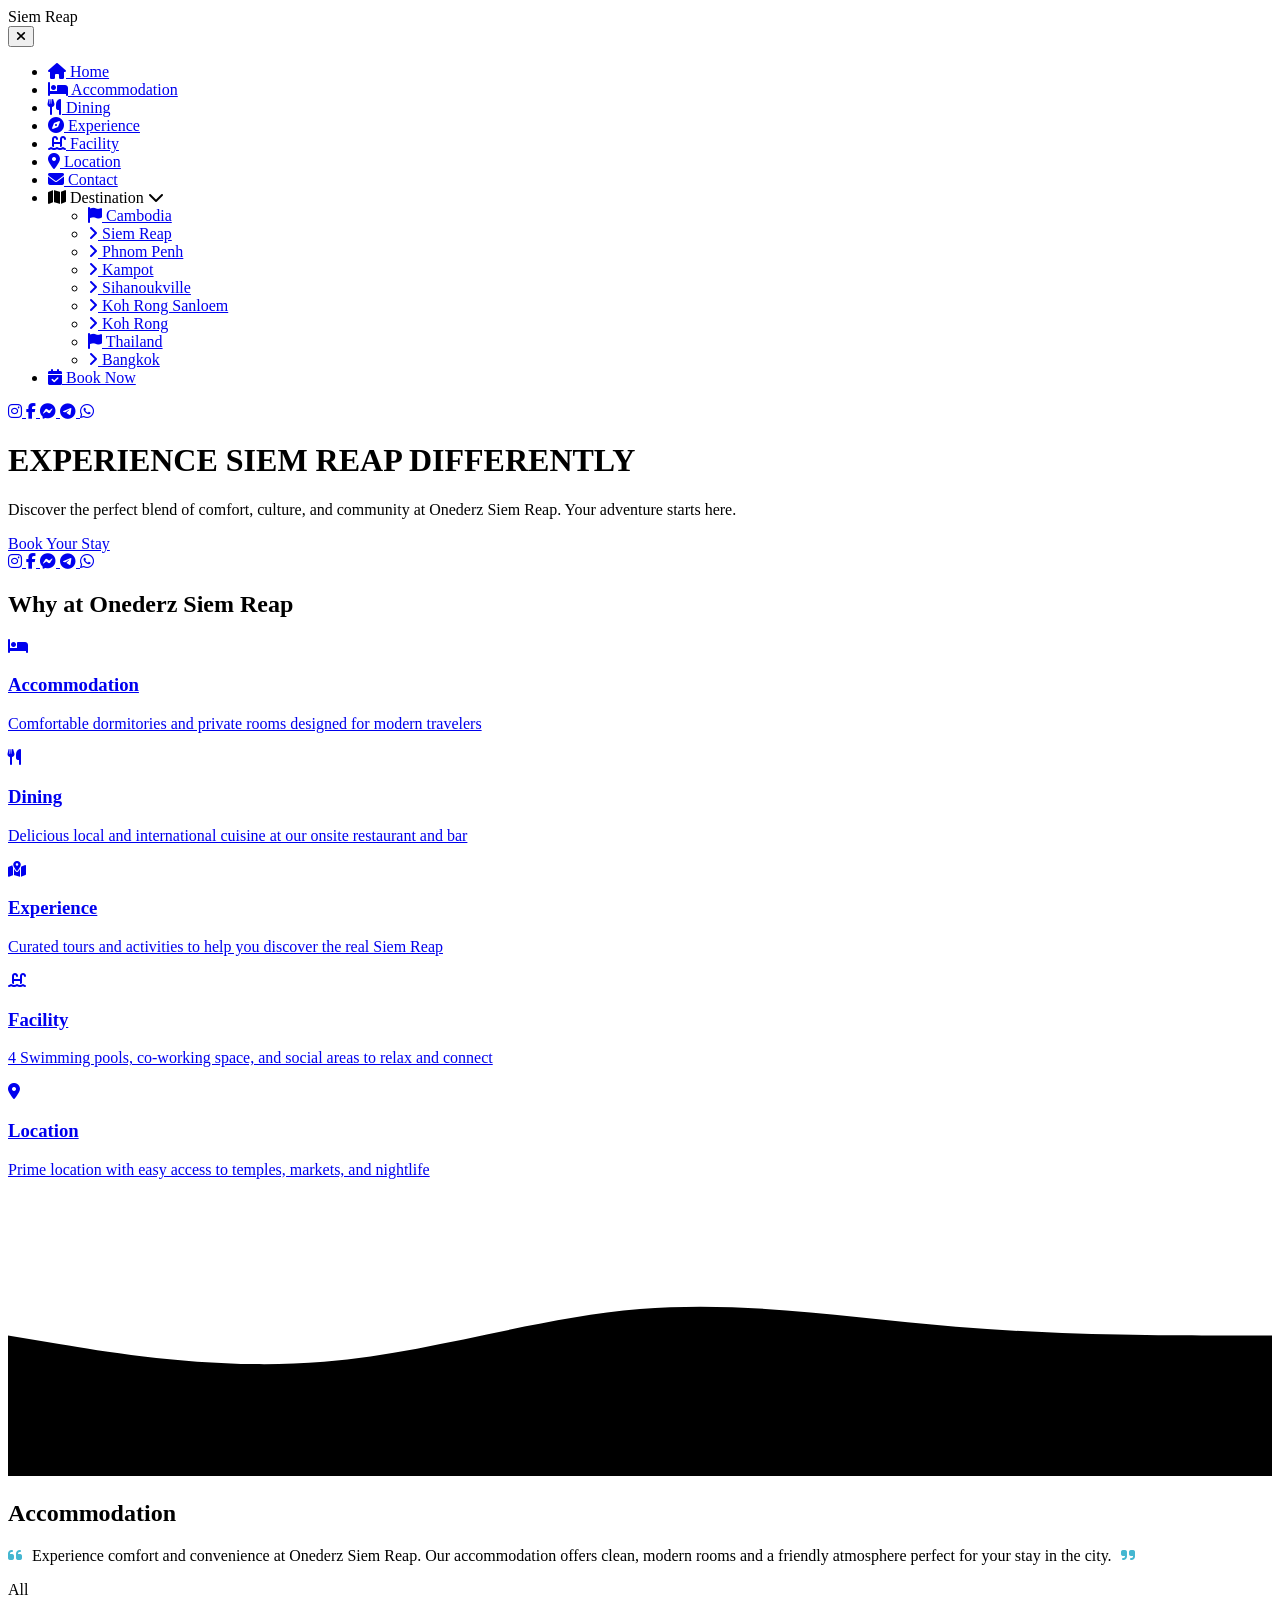
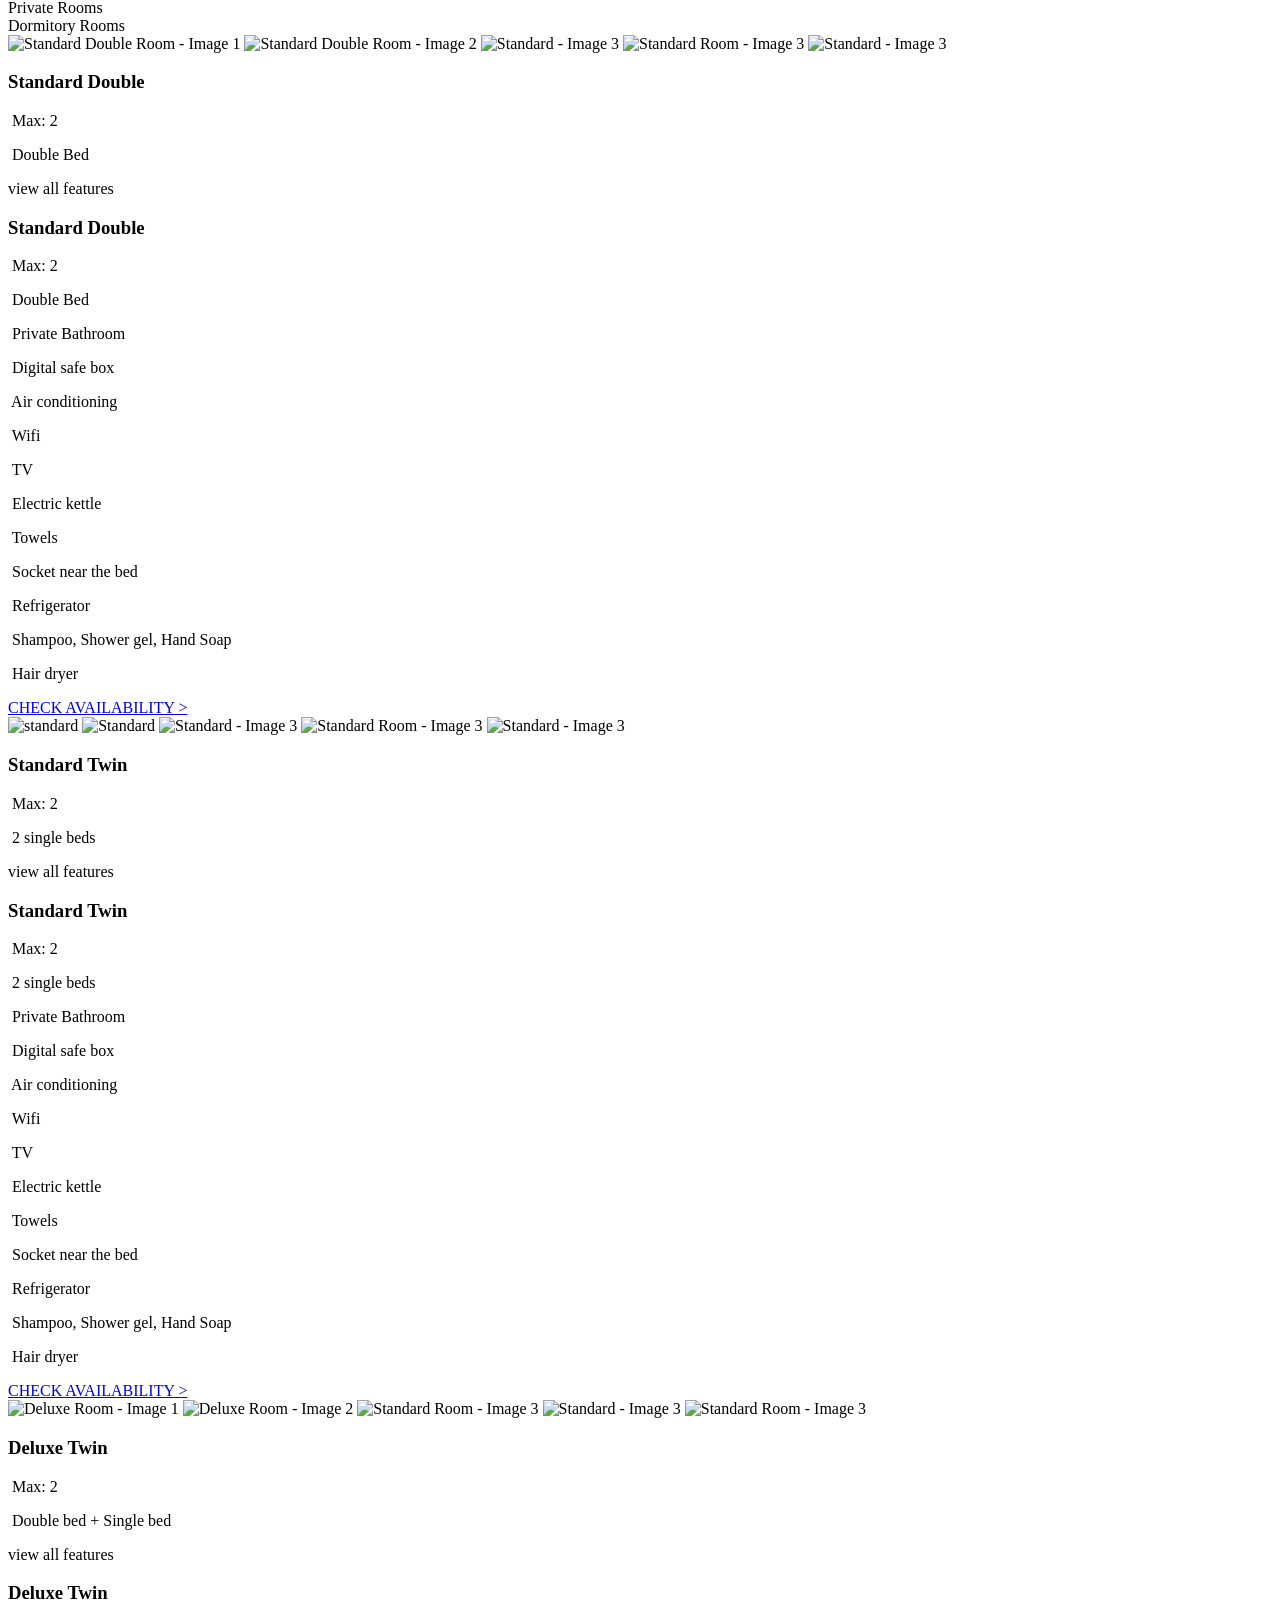
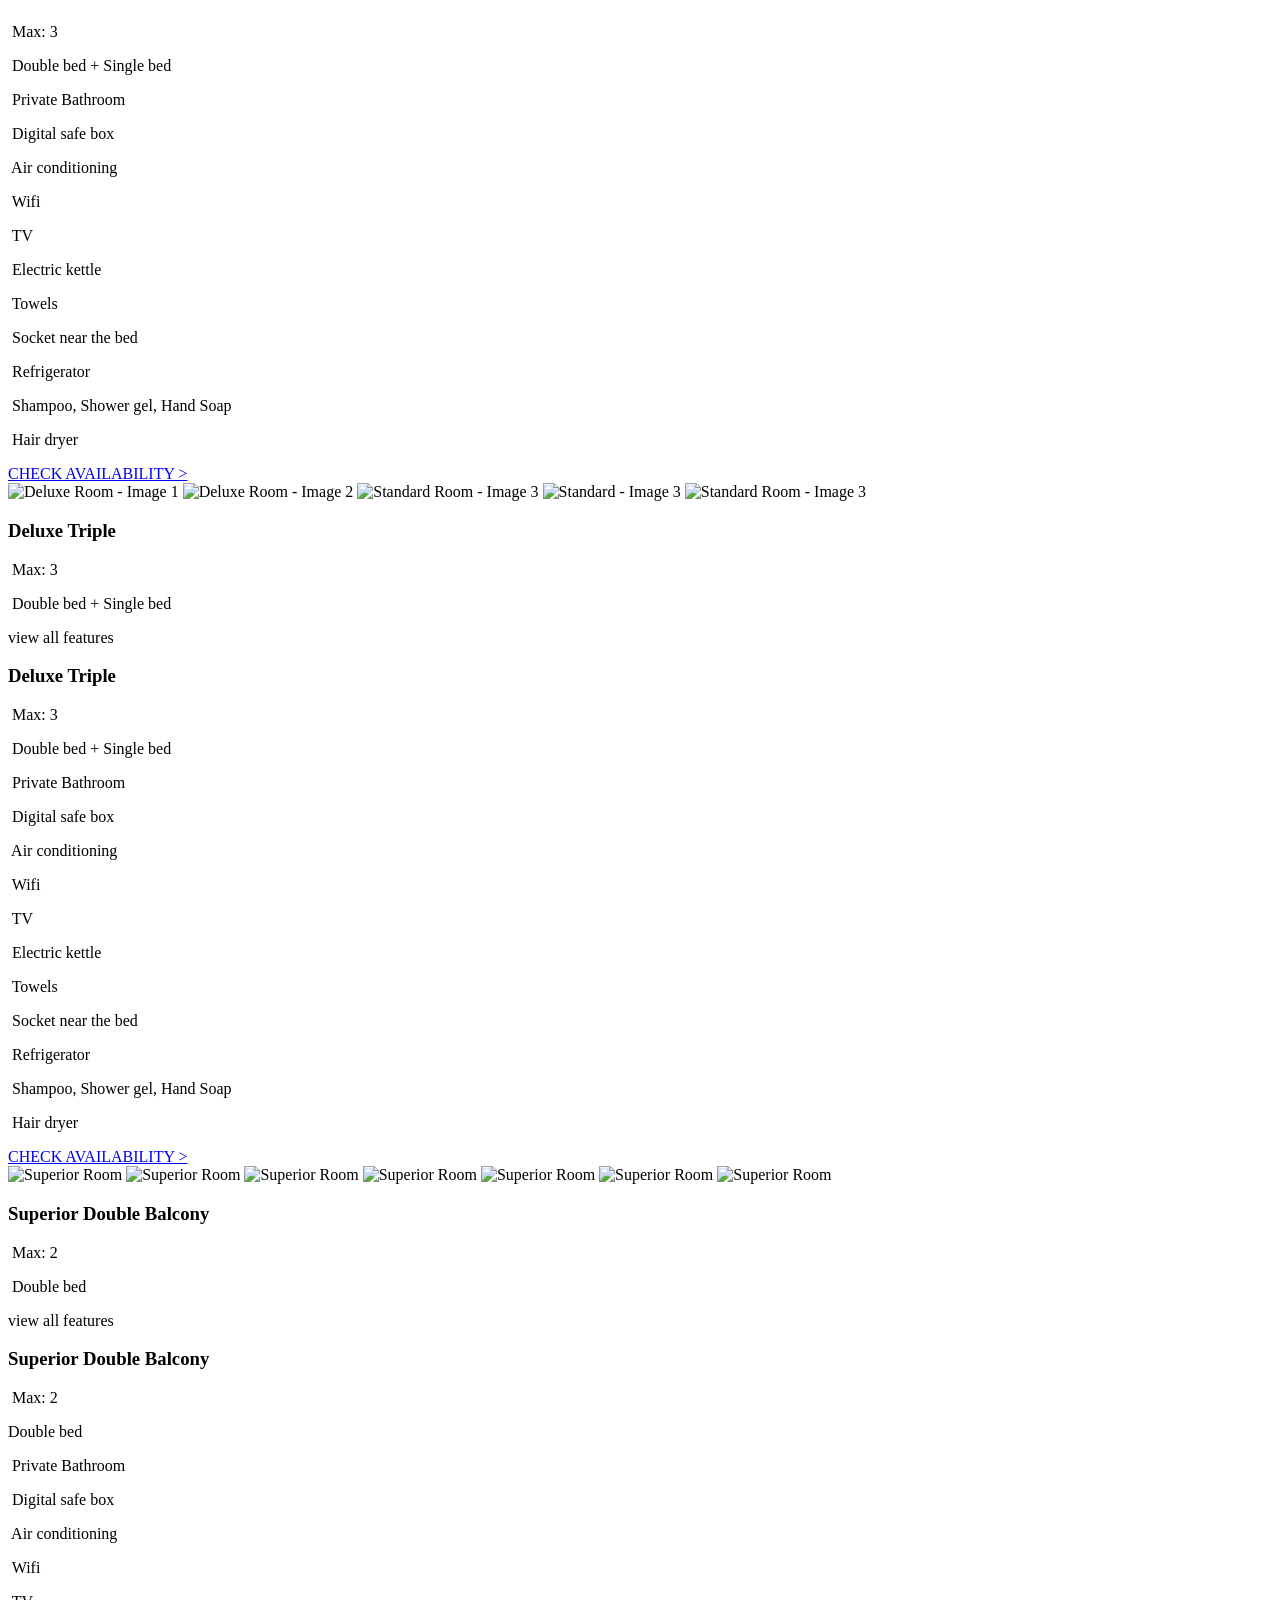
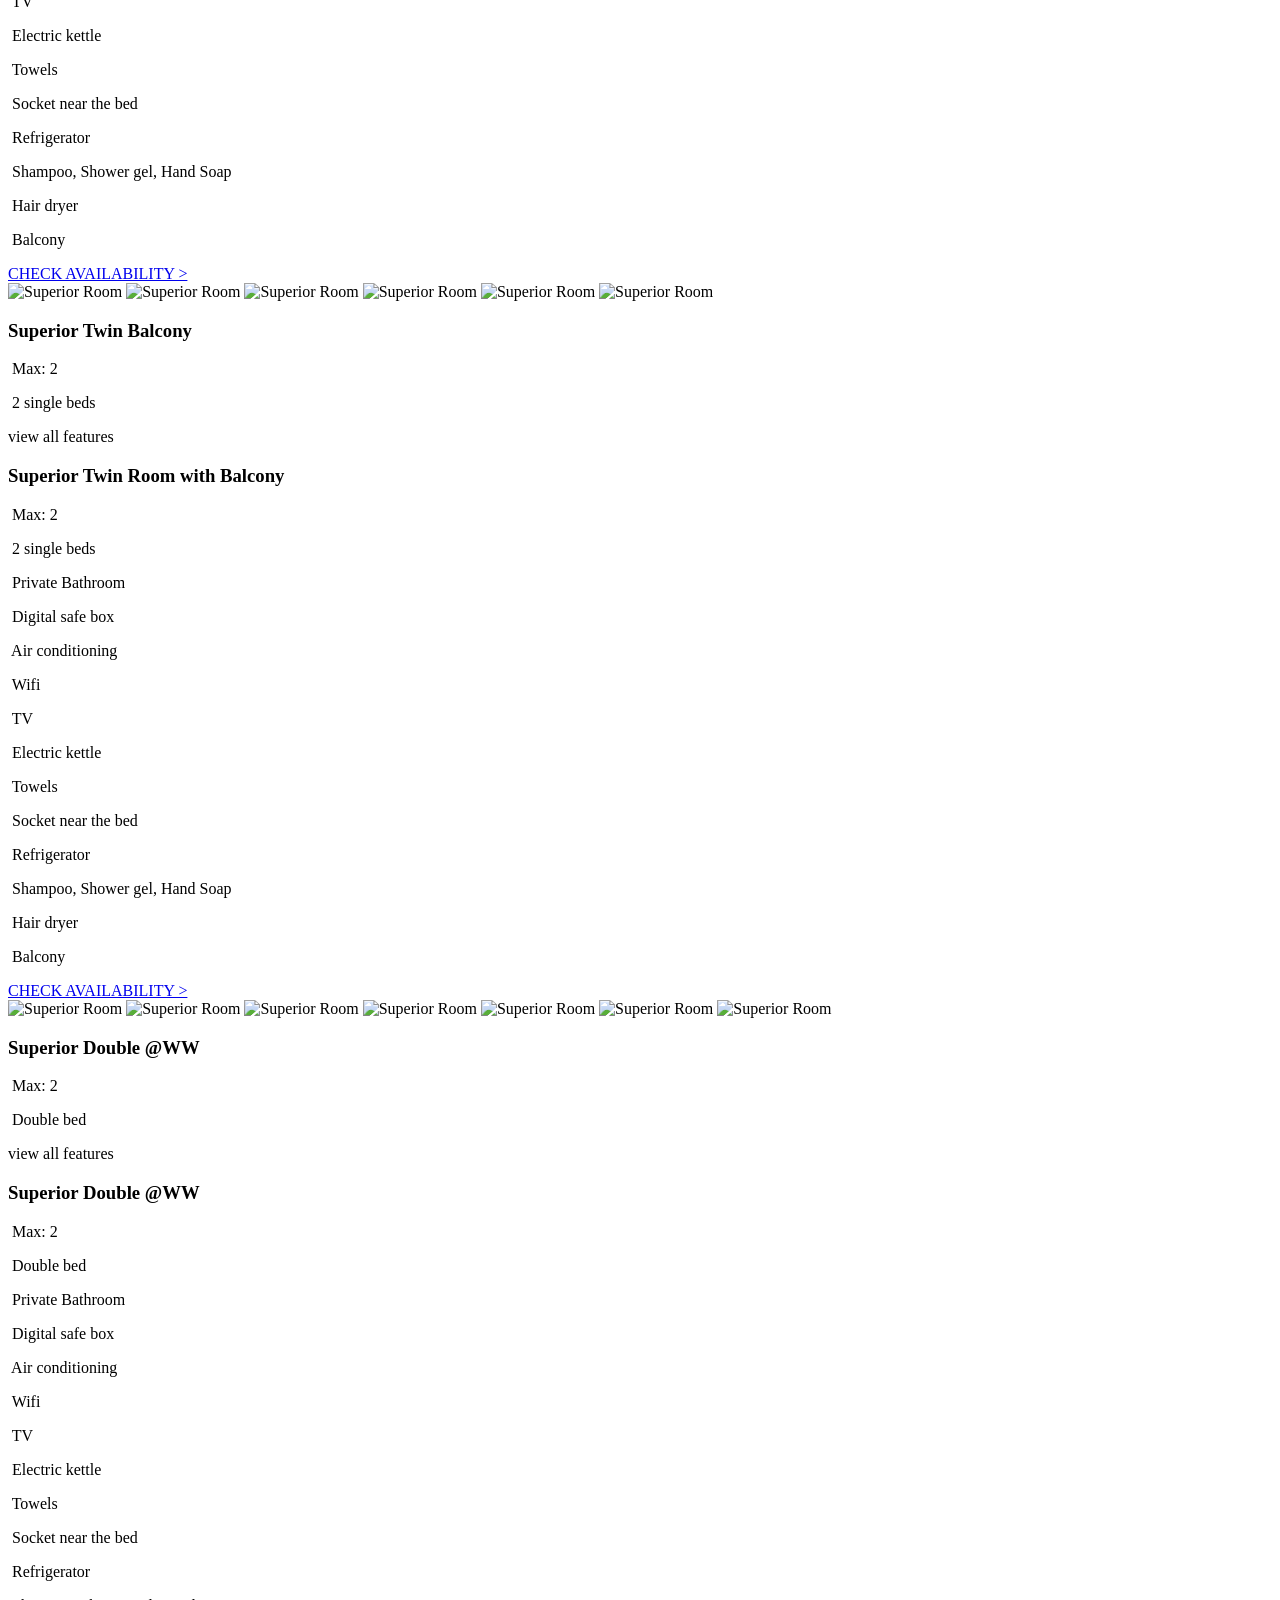
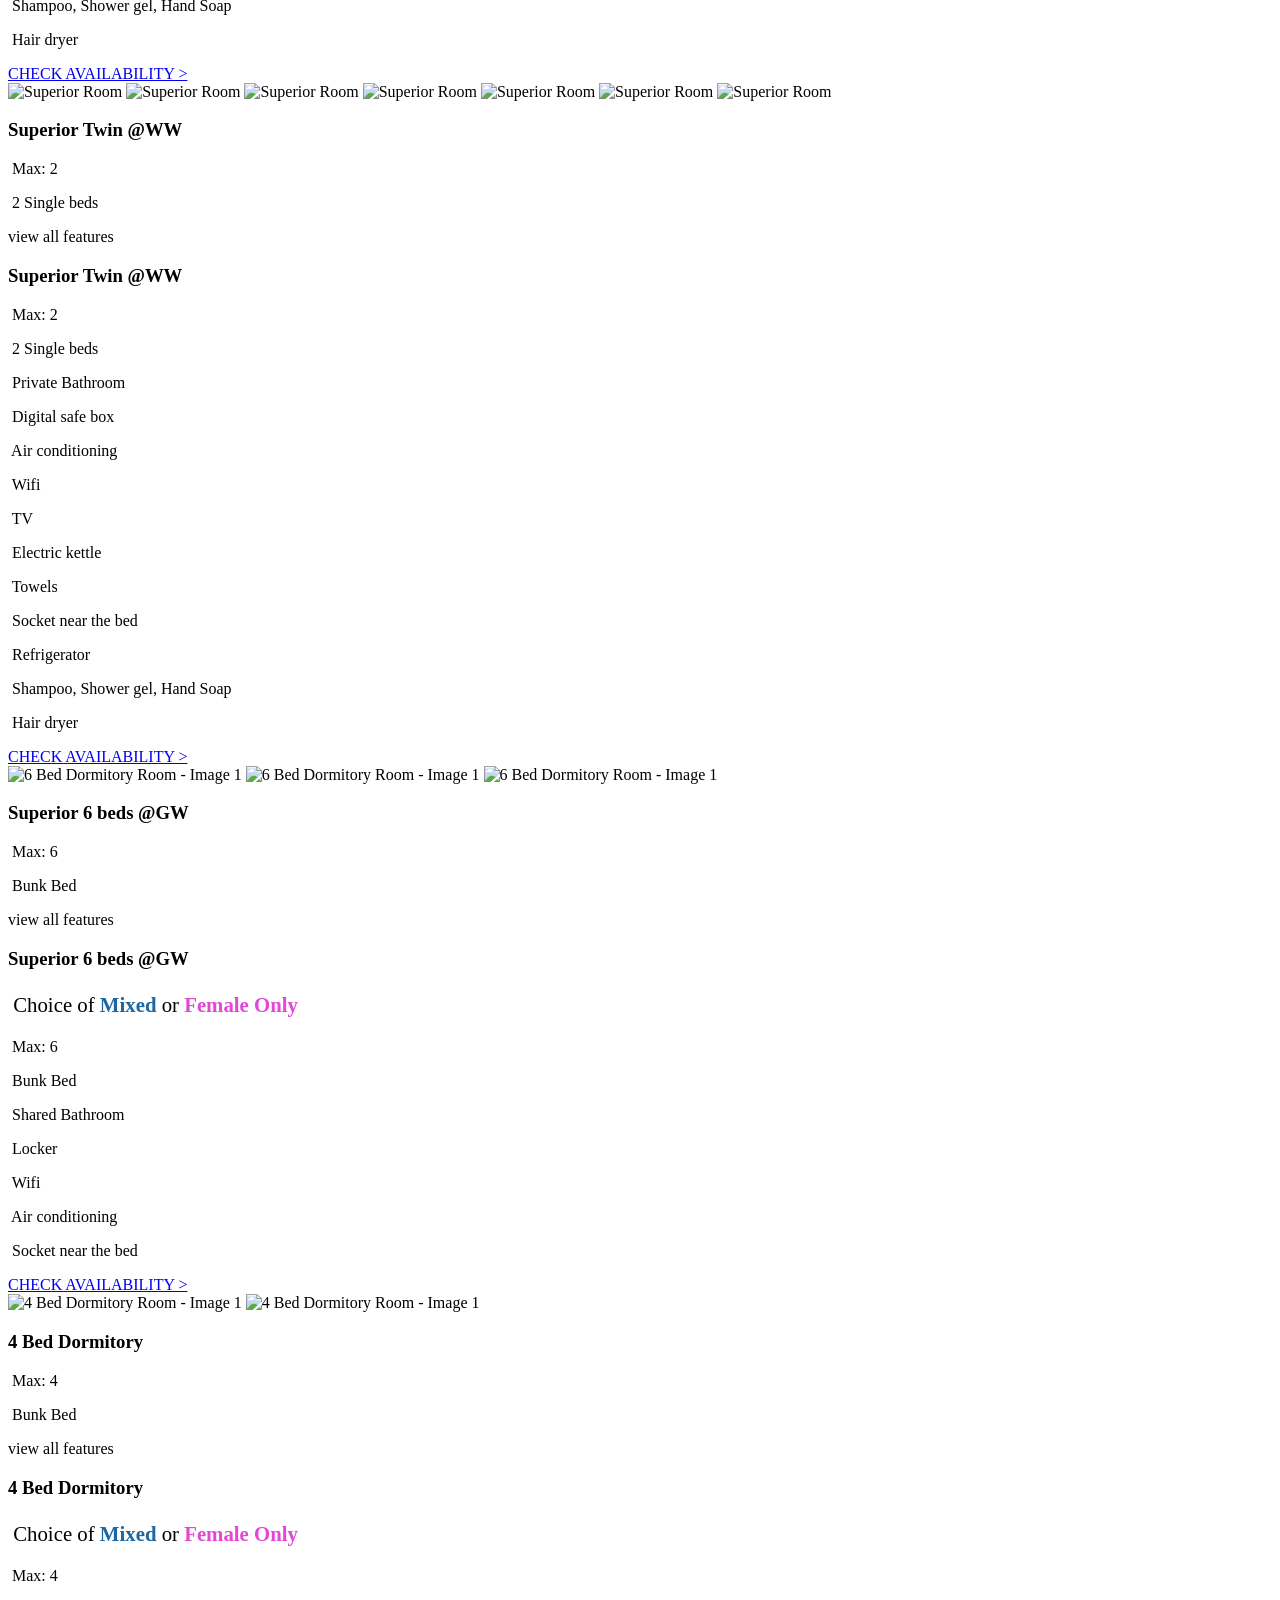
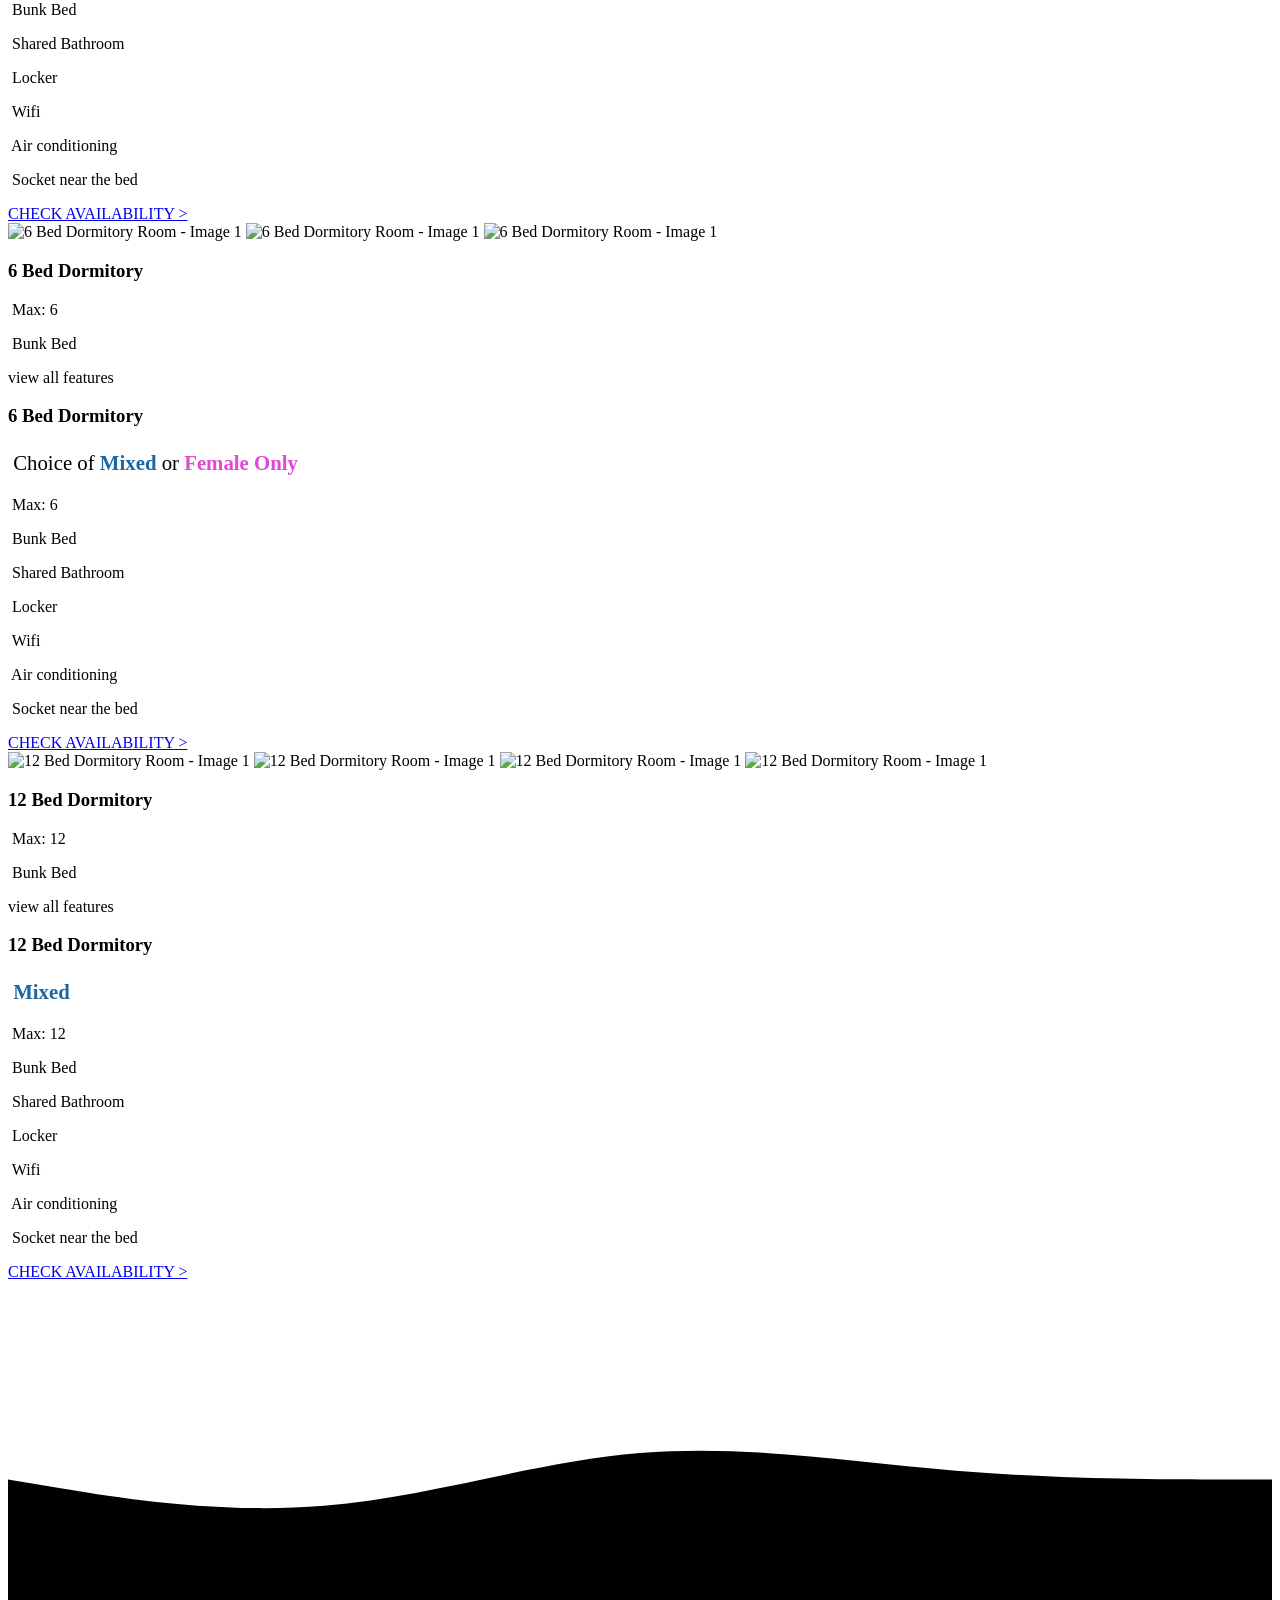
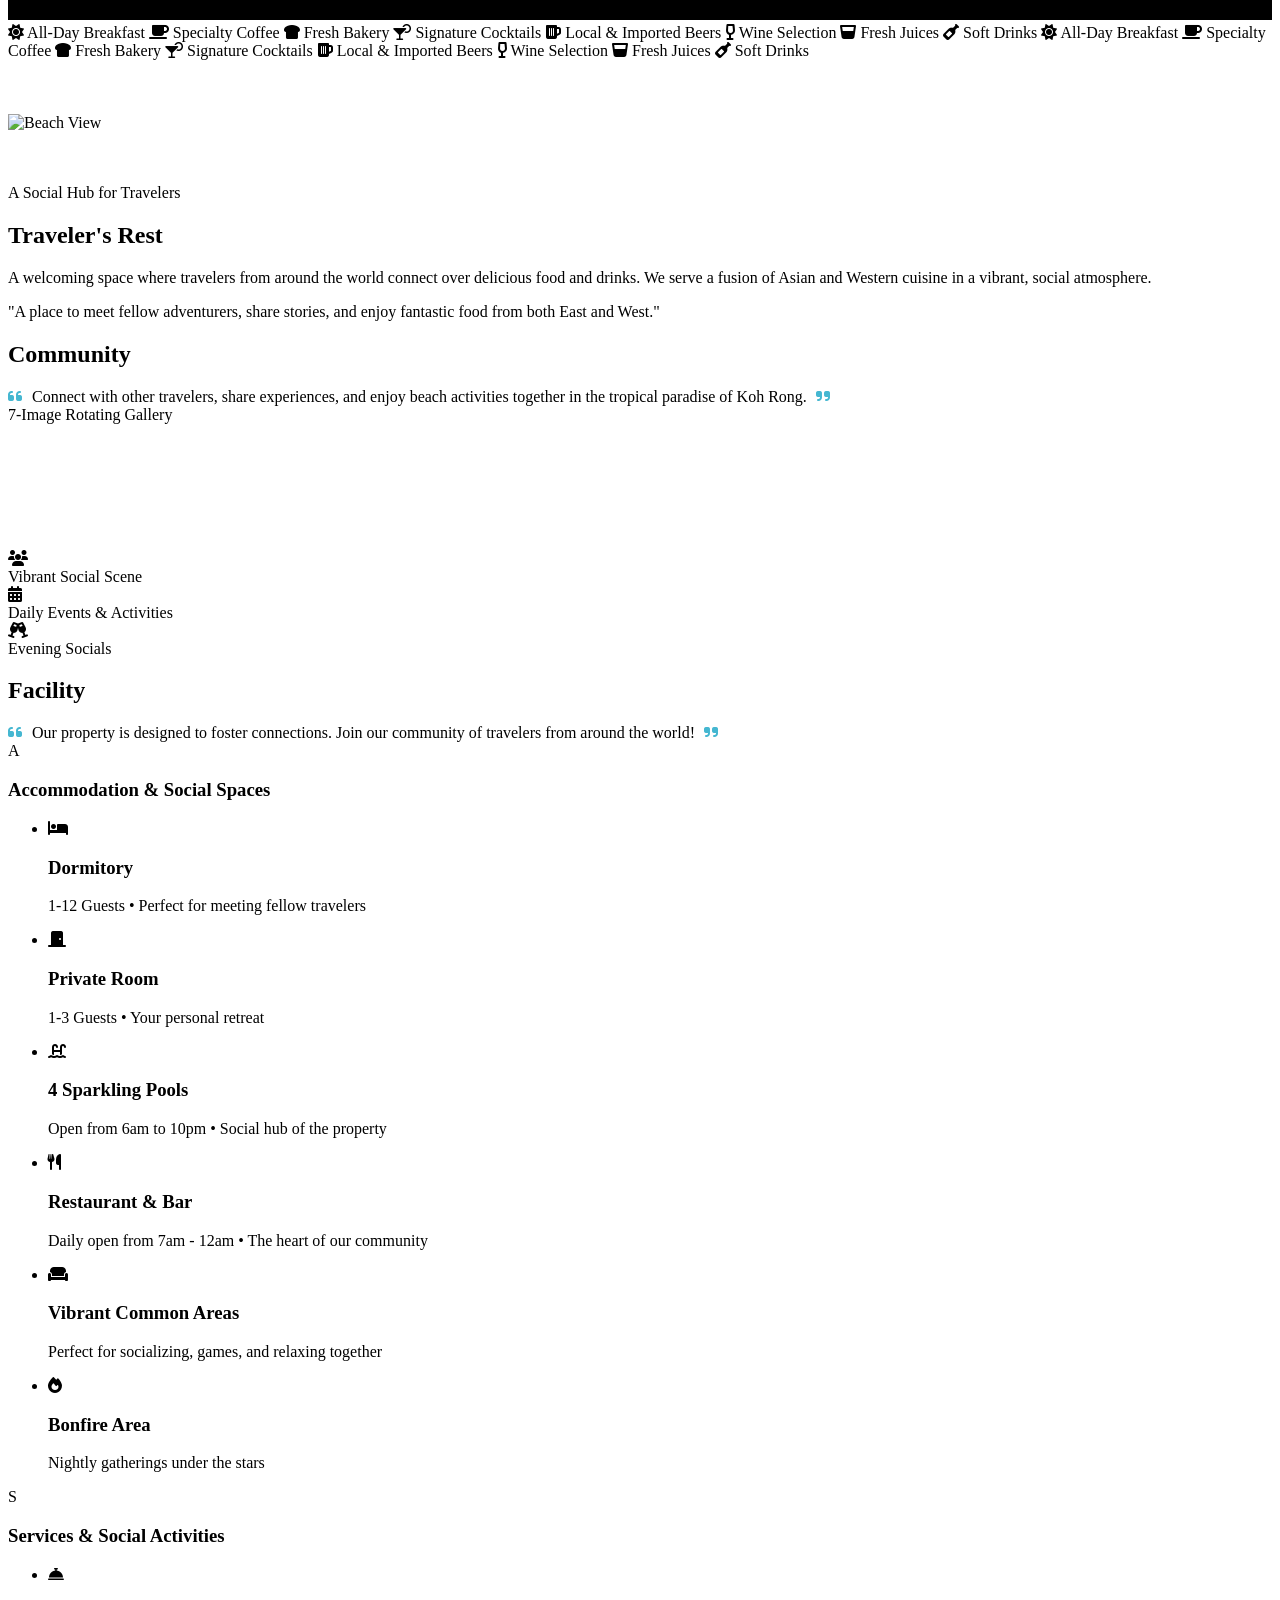
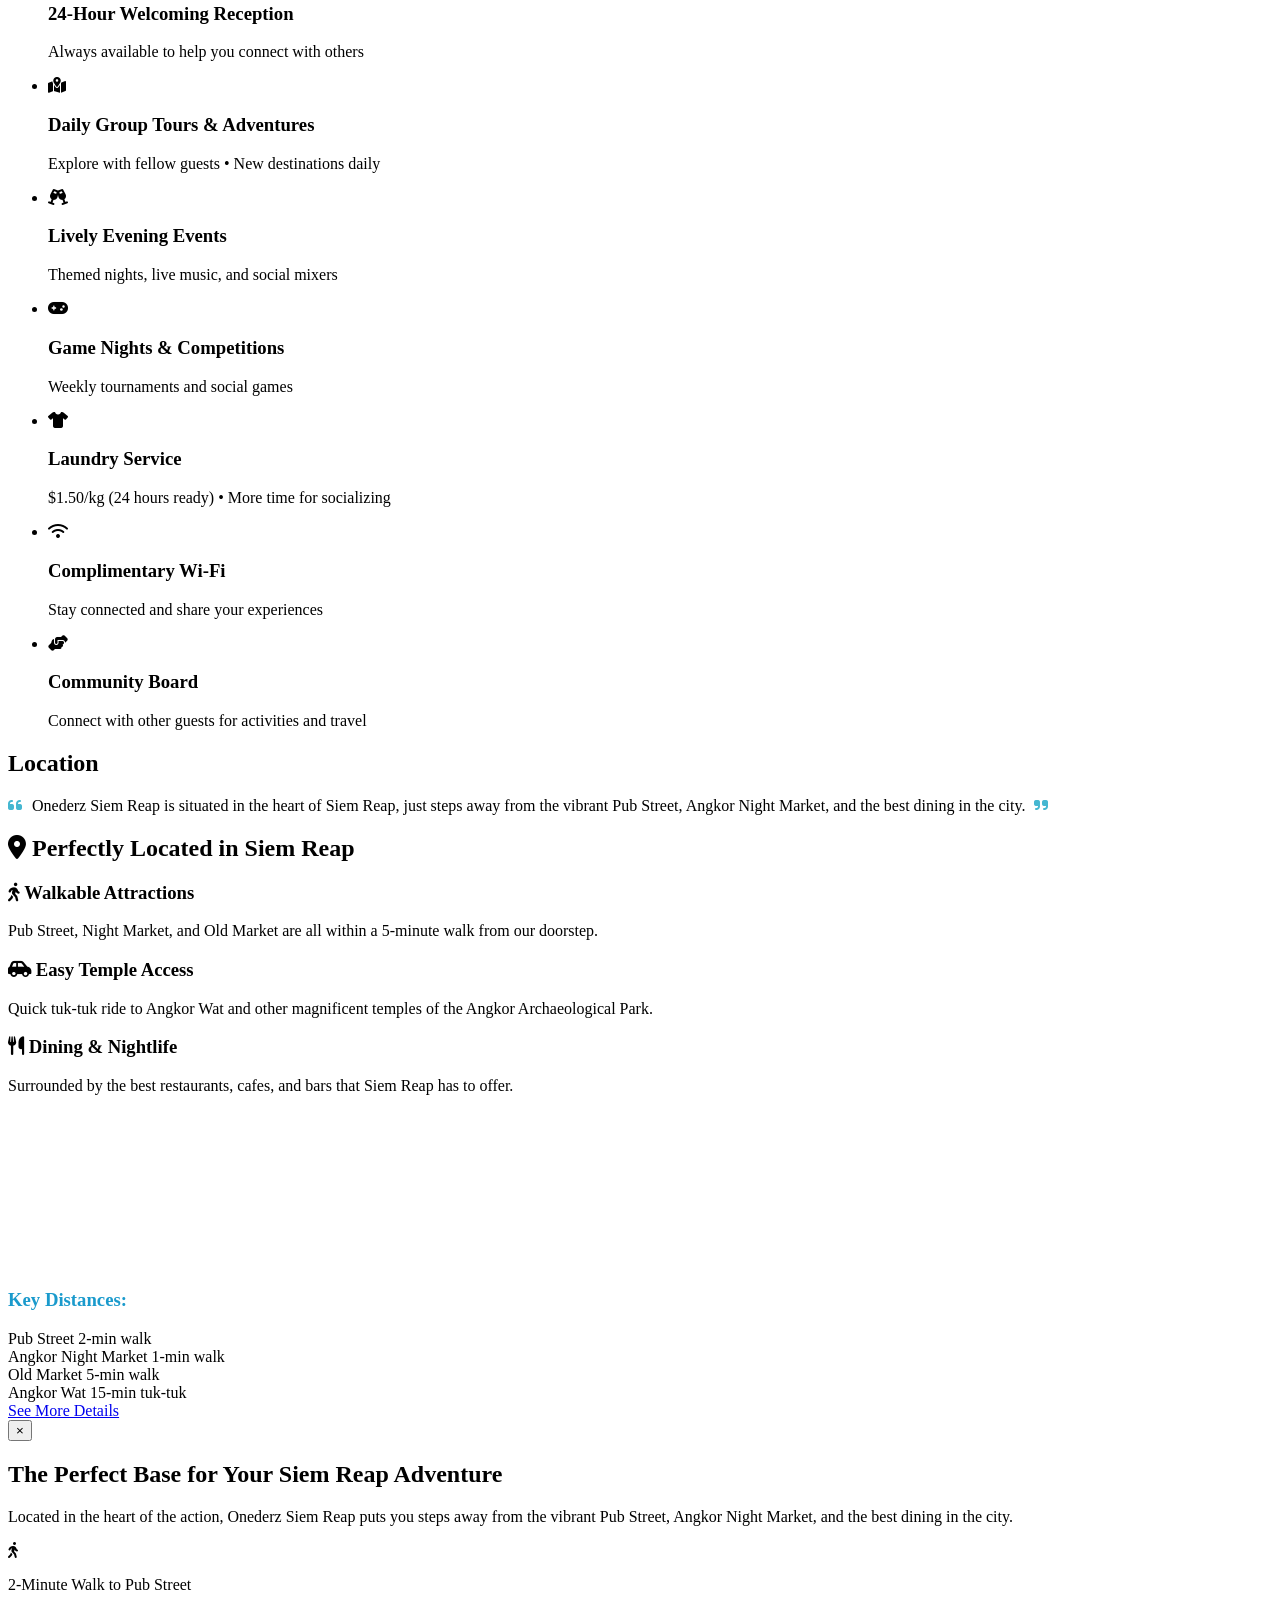
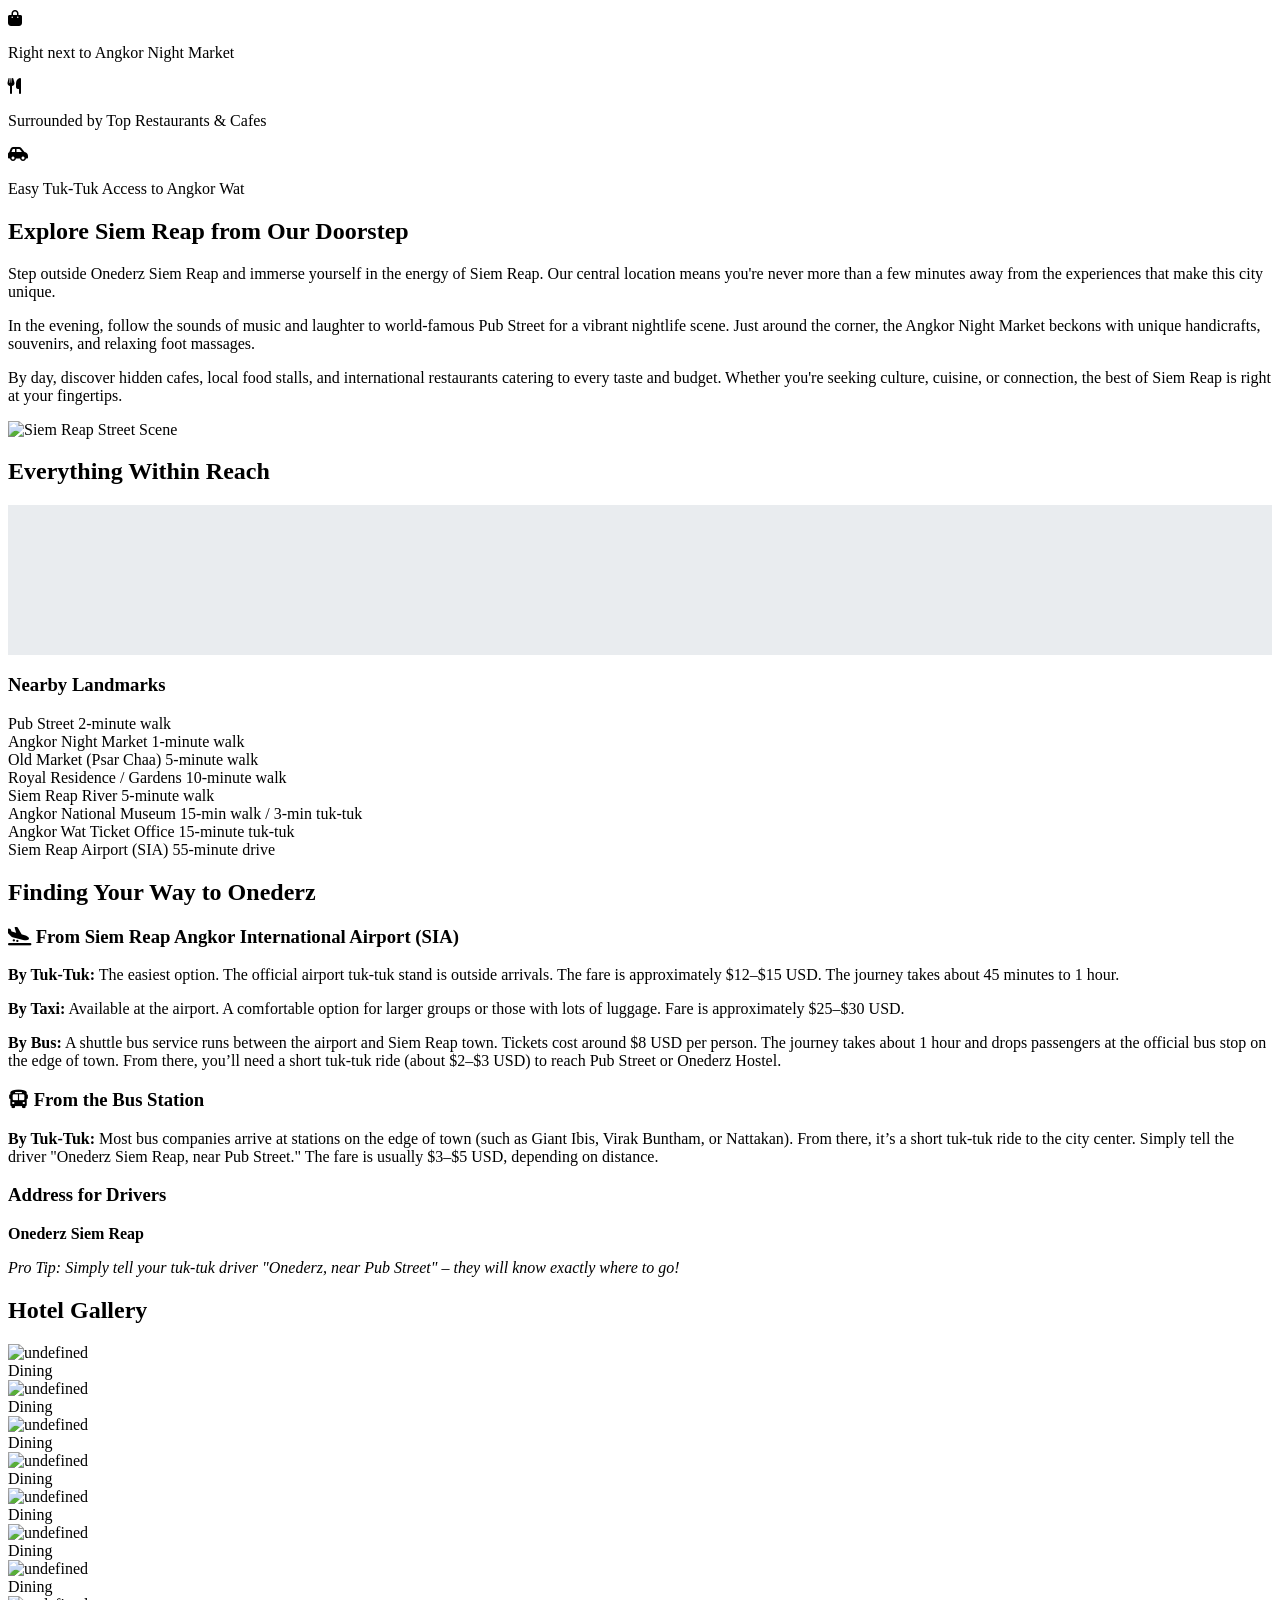
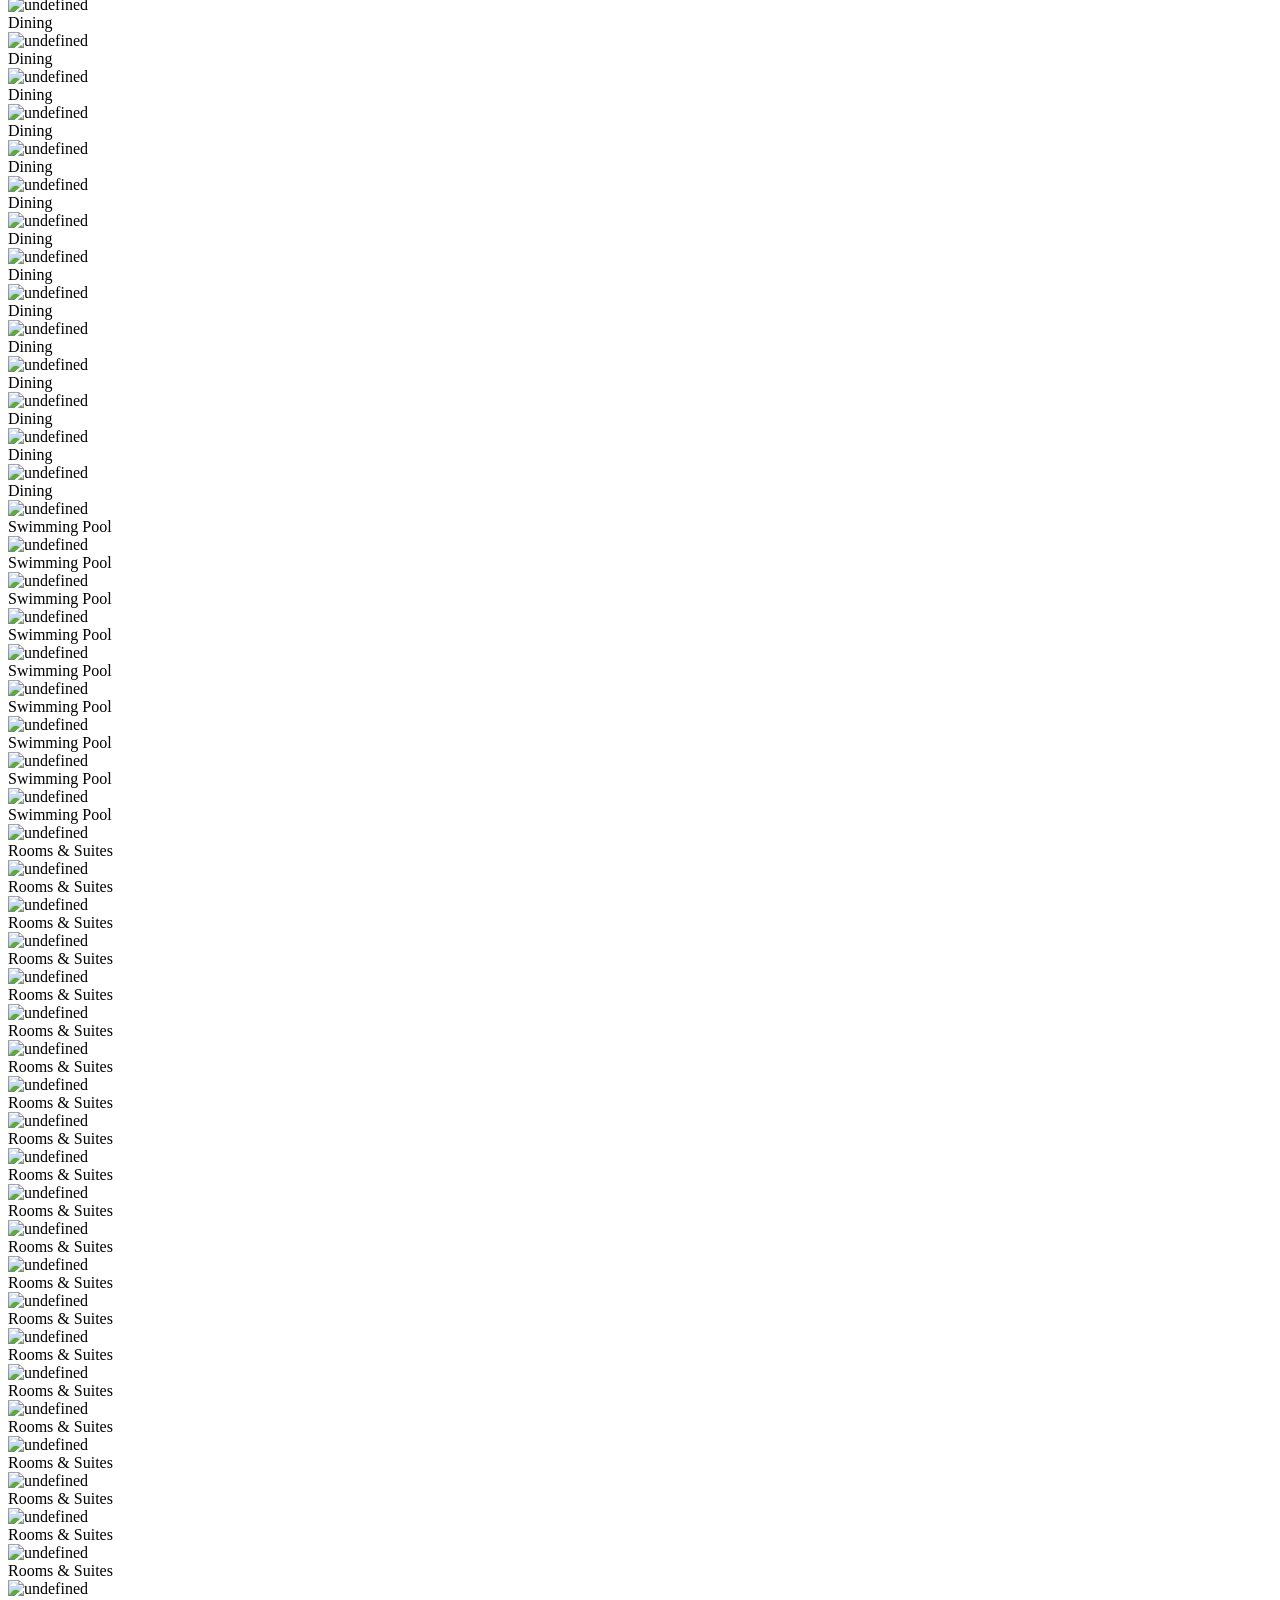
==== siem-reap/index.html @ 6a8a10a8 "Add files via upload" ====
<!DOCTYPE html>
<html lang="en">
<head>
    <link rel="icon" type="image/png" href="../mobile-image/logo.webp">
    <meta charset="UTF-8">
    <meta name="viewport" content="width=device-width, initial-scale=1.0">
    <title>Onederz Siem Reap - Hostel Experience</title>
    <link rel="stylesheet" href="https://cdnjs.cloudflare.com/ajax/libs/font-awesome/6.4.0/css/all.min.css">
    <link rel="stylesheet" href="large.css">
</head>
<body>
    <div class="header" id="header">
        <div class="top-bar">
            <div class="logo-con">
            <div class="logo"></div><span>Siem Reap</span>
            </div>
            <div class="hamburger-menu" id="hamburger">
                <div></div>
                <div></div>
                <div></div>
            </div>
        </div>
        
        <nav class="nav-menu" id="navMenu">
            <button id="menuClose" class="menu-close">
                <i class="fas fa-times"></i>
            </button>

            <ul>
                <li><a href="../index.html"><i class="fas fa-home"></i> Home</a></li>
                <li><a href="#accommodation"><i class="fas fa-bed"></i> Accommodation</a></li>
                <li><a href="#dining"><i class="fas fa-utensils"></i> Dining</a></li>
                <li><a href="#experience"><i class="fas fa-compass"></i> Experience</a></li>
                <li><a href="#facility"><i class="fas fa-swimming-pool"></i> Facility</a></li>
                <li><a href="#location"><i class="fas fa-map-marker-alt"></i> Location</a></li>
                <li><a href="#contact"><i class="fas fa-envelope"></i> Contact</a></li>
                <li class="destination-dropdown" id="destinationDropdown">
                    <a><i class="fas fa-map"></i> Destination <i class="fas fa-chevron-down"></i></a>
                    <ul>
                        <li class="country-header"><a href="#"><i class="fas fa-flag"></i> Cambodia</a></li>
                        <li><a href="../siem-reap/index.html"><i class="fas fa-angle-right"></i> Siem Reap</a></li>
                        <li><a href="../phnom-penh/index.html"><i class="fas fa-angle-right"></i> Phnom Penh</a></li>
                        <li><a href="../kampot/index.html"><i class="fas fa-angle-right"></i> Kampot</a></li>
                        <li><a href="../sihanoukville/index.html"><i class="fas fa-angle-right"></i> Sihanoukville</a></li>
                        <li><a href="../koh-rong-sanloem/index.html"><i class="fas fa-angle-right"></i> Koh Rong Sanloem</a></li>
                        <li><a href="../koh-rong/index.html"><i class="fas fa-angle-right"></i> Koh Rong</a></li>
                        <li class="country-header"><a href="#"><i class="fas fa-flag"></i> Thailand</a></li>
                        <li><a href="../bangkok/index.html"><i class="fas fa-angle-right"></i> Bangkok</a></li>
                    </ul>
                </li>
                <li><a href="https://hotels.cloudbeds.com/en/reservation/rmVKYa?currency=usd" class="book-now"><i class="fas fa-calendar-check"></i> Book Now</a></li>
            </ul>
            
            <div class="social-icons-nav">
                <a href="https://www.instagram.com/onederzhostels" class="social-icon instagram" target="_blank">
    <i class="fab fa-instagram"></i>
</a>
<a href="https://www.facebook.com/onederz" class="social-icon facebook" target="_blank">
    <i class="fab fa-facebook-f"></i>
</a>
<a href="https://m.me/onederz" class="social-icon messenger" target="_blank">
    <i class="fab fa-facebook-messenger"></i>
</a>
<a href="https://t.me/855972117100" class="social-icon telegram" target="_blank">
    <i class="fab fa-telegram-plane"></i>
</a>
<a href="https://wa.me/855972117100" class="social-icon whatsapp" target="_blank">
    <i class="fab fa-whatsapp"></i>
</a>
            </div>
        </nav>
        
        <div class="menu-overlay" id="menuOverlay"></div>
        
        <div class="hero-content">
            <h1>EXPERIENCE SIEM REAP DIFFERENTLY</h1>
            <p>Discover the perfect blend of comfort, culture, and community at Onederz Siem Reap. Your adventure starts here.</p>
            <a href="https://hotels.cloudbeds.com/en/reservation/rmVKYa?currency=usd" class="cta-button">Book Your Stay</a>
        </div>
        
        <div class="social-icons" id="socialIcons">
            <a href="https://www.instagram.com/onederzhostels" class="social-icon instagram" target="_blank">
    <i class="fab fa-instagram"></i>
</a>
<a href="https://www.facebook.com/onederz" class="social-icon facebook" target="_blank">
    <i class="fab fa-facebook-f"></i>
</a>
<a href="https://m.me/onederz" class="social-icon messenger" target="_blank">
    <i class="fab fa-facebook-messenger"></i>
</a>
<a href="https://t.me/855972117100" class="social-icon telegram" target="_blank">
    <i class="fab fa-telegram-plane"></i>
</a>
<a href="https://wa.me/855972117100" class="social-icon whatsapp" target="_blank">
    <i class="fab fa-whatsapp"></i>
</a>

        </div>
    </div>
    
    <div class="content-sections">
        <div class="content-containers">
            <div class="text-content">
                <h2>Why at Onederz Siem Reap</h2>
            </div>
            
            <div class="cards-container">
                <a href="#accommodation" class="card accommodation">
                    <div class="card-icon">
                        <i class="fas fa-bed"></i>
                    </div>
                    <h3>Accommodation</h3>
                    <p>Comfortable dormitories and private rooms designed for modern travelers</p>
                </a>
                
                <a  href="#dining" class="card dining">
                    <div class="card-icon">
                        <i class="fas fa-utensils"></i>
                    </div>
                    <h3>Dining</h3>
                    <p>Delicious local and international cuisine at our onsite restaurant and bar</p>
                </a>
                
                <a  href="#experience" class="card experience">
                    <div class="card-icon">
                        <i class="fas fa-map-marked-alt"></i>
                    </div>
                    <h3>Experience</h3>
                    <p>Curated tours and activities to help you discover the real Siem Reap</p>
                </a>
                
                <a  href="#facility" class="card facility">
                    <div class="card-icon">
                        <i class="fas fa-swimming-pool"></i>
                    </div>
                    <h3>Facility</h3>
                    <p>4 Swimming pools, co-working space, and social areas to relax and connect</p>
                </a>
                
                <a  href="#location" class="card location">
                    <div class="card-icon">
                        <i class="fas fa-map-marker-alt"></i>
                    </div>
                    <h3>Location</h3>
                    <p>Prime location with easy access to temples, markets, and nightlife</p>
                </a>
            </div>
        </div>
    </div>

    <div id="accommodation" class="content-section">
        <div class="room-display-overlay">
            <!-- Top Wave Container -->
<div class="wave-container top">
    <svg viewBox="0 0 1440 320" preserveAspectRatio="none">
        <path class="wave1"
            d="M0,192L60,202C120,213,240,235,360,224C480,213,600,171,720,160C840,149,960,171,1080,181C1200,192,1320,192,1380,192L1440,192L1440,320L0,320Z">
        </path>

        <path class="wave2"
            d="M0,160L60,170C120,180,240,200,360,190C480,180,600,140,720,130C840,120,960,140,1080,150C1200,160,1320,160,1380,160L1440,160L1440,320L0,320Z">
        </path>

        <path class="wave3"
            d="M0,220L60,210C120,200,240,190,360,200C480,210,600,250,720,240C840,230,960,190,1080,180C1200,170,1320,180,1380,185L1440,190L1440,320L0,320Z">
        </path>
    </svg>
</div>
            <div class="section-header">
                <div class="section-header-bg"></div>
                <h2>Accommodation</h2>
                <p>
            <i class="fas fa-quote-left" style="color: #45b7d1; margin-right: 5px;"></i>
                Experience comfort and convenience at Onederz Siem Reap. Our accommodation offers clean, modern rooms and a friendly atmosphere perfect for your stay in the city.
                <i class="fas fa-quote-right" style="color: #45b7d1; margin-left: 5px;"></i></p>

            </div>
            <div id="roomDisplayGrid">
                <!-- Room Type Switch -->
                <!-- Room Type Switch -->
<div class="room-type-switch">
    <div class="switch-container" data-active="all">
        <div class="switch-slider"></div>
        <div class="switch-option active" data-room-type="all">All</div>
        <div class="switch-option" data-room-type="private">Private Rooms</div>
        <div class="switch-option" data-room-type="dormitory">Dormitory Rooms</div>
    </div>
</div>
        
        <div class="room-card-carousel" id="roomCardCarousel">
            <div class="room-card-track" id="roomCardTrack">
                <!-- Room 1 -->
                <div class="room-card" data-room-type="private">

                                <div class="room-image-slider-container">
                                    <div class="room-image-slider">
                                        <img src="room-img/standard-double.webp" alt="Standard Double Room - Image 1">
                                        <img src="room-img/standard-double2.webp" alt="Standard Double Room - Image 2">
                                        <img src="room-img/complimentary.webp" alt="Standard - Image 3">
                                        <img src="room-img/standard-shower.webp" alt="Standard Room - Image 3">
                                        <img src="room-img/standard-toilet.webp" alt="Standard - Image 3">
                                    </div>
                                    <div class="dots-container"></div>
                                </div>

                                    <div class="room-content">
    <h3>Standard Double</h3>
    <div class="room-type-icon">
        <p><img src="../../mobile-image/fac-svg/icon-people.webp" alt=""> Max: 2</p>
        <p><img src="../../mobile-image/fac-svg/double-bed.webp" alt=""> Double Bed</p>
        </div>
    
    <div class="room-features-container">
      <div class="room-features-preview">
        
        <span class="view-more-hint">view all features</span>
      </div>
      
      <div class="room-features-popup">
        <h3>Standard Double</h3>
        <p><img src="../../mobile-image/fac-svg/icon-people.webp" alt=""> Max: 2</p>
        <p><img src="../../mobile-image/fac-svg/double-bed.webp" alt=""> Double Bed</p>
        <p><img src="../../mobile-image/fac-svg/icon-shower.webp" alt=""> Private Bathroom</p>
        <p><img src="../../mobile-image/fac-svg/safe-box.webp" alt=""> Digital safe box</p>
        <p><img src="../../mobile-image/fac-svg/icon-snow.webp" alt=""> Air conditioning</p>
        <p><img src="../../mobile-image/fac-svg/icon-wifi.webp" alt=""> Wifi</p>
        <p><img src="../../mobile-image/fac-svg/tv-monitor.webp" alt=""> TV</p>
        <p><img src="../../mobile-image/fac-svg/kettle.webp" alt=""> Electric kettle</p>
        <p><img src="../../mobile-image/fac-svg/towel.webp" alt=""> Towels</p>
        <p><img src="../../mobile-image/fac-svg/icon-soket.webp" alt=""> Socket near the bed</p>
        <p><img src="../../mobile-image/fac-svg/refrigerator.webp" alt=""> Refrigerator</p>
        <p><img src="../../mobile-image/fac-svg/toiletries.webp" alt=""> Shampoo, Shower gel, Hand Soap</p>
        <p><img src="../../mobile-image/fac-svg/hair-dryer.webp" alt=""> Hair dryer</p>
      </div>
    </div>
                                    <a href="https://hotels.cloudbeds.com/en/reservation/XS8E0S?currency=usd">CHECK AVAILABILITY &#62;</a>
                                </div>
                </div>
                            
                
                <!-- Room 2 -->
                <div class="room-card" data-id="2" data-room-type="private">

                                <div class="room-image-slider-container">
                                    <div class="room-image-slider">
                                        <img src="room-img/standard-twin.webp" alt="standard">
                                        <img src="room-img/standard-twin2.webp" alt="Standard">
                                        <img src="room-img/complimentary.webp" alt="Standard - Image 3">
                                        <img src="room-img/standard-shower.webp" alt="Standard Room - Image 3">
                                        <img src="room-img/standard-toilet.webp" alt="Standard - Image 3">
                                    </div>
                                    <div class="dots-container"></div>
                                </div>
                                <div class="room-content">
                                    <h3>Standard Twin</h3>
                                    <div class="room-type-icon">
        <p><img src="../../mobile-image/fac-svg/icon-people.webp" alt=""> Max: 2</p>
        <p><img src="../../mobile-image/fac-svg/single-bed.webp" alt=""><img src="../../mobile-image/fac-svg/single-bed.webp" alt=""> 2 single beds</p>
        </div>
                                    <div class="room-features-container">
      <div class="room-features-preview">
        <span class="view-more-hint">view all features</span>
      </div>
                                    <div class="room-features-popup">
                                        <h3>Standard Twin</h3>
                                        <p><img src="../../mobile-image/fac-svg/icon-people.webp" alt=""> Max: 2</p>
                                        <p><img src="../../mobile-image/fac-svg/single-bed.webp" alt=""><img src="../../mobile-image/fac-svg/single-bed.webp" alt=""> 2 single beds</p>
                                        <p><img src="../../mobile-image/fac-svg/icon-shower.webp" alt=""> Private Bathroom</p>
                                        <p><img src="../../mobile-image/fac-svg/safe-box.webp" alt=""> Digital safe box</p>
                                        <p><img src="../../mobile-image/fac-svg/icon-snow.webp" alt=""> Air conditioning</p>
                                        <p><img src="../../mobile-image/fac-svg/icon-wifi.webp" alt=""> Wifi</p>
                                        <p><img src="../../mobile-image/fac-svg/tv-monitor.webp" alt=""> TV</p>
                                        <p><img src="../../mobile-image/fac-svg/kettle.webp" alt=""> Electric kettle</p>
                                        <p><img src="../../mobile-image/fac-svg/towel.webp" alt=""> Towels</p>
                                        <p><img src="../../mobile-image/fac-svg/icon-soket.webp" alt=""> Socket near the bed</p>
                                        <p><img src="../../mobile-image/fac-svg/refrigerator.webp" alt=""> Refrigerator</p>
                                        <p><img src="../../mobile-image/fac-svg/toiletries.webp" alt=""> Shampoo, Shower gel, Hand Soap</p>
                                        <p><img src="../../mobile-image/fac-svg/hair-dryer.webp" alt=""> Hair dryer</p>
                                    </div>
                                    </div>
                                    
                                    <a href="https://hotels.cloudbeds.com/en/reservation/XS8E0S?currency=usd">CHECK AVAILABILITY &#62;</a>
                                </div>

                            

                </div>
                
                <!-- Room 3 -->
                <div class="room-card" data-id="3" data-room-type="private">

                                <div class="room-image-slider-container">
                                    <div class="room-image-slider">
                                        <img src="room-img/deluxe-room.webp" alt="Deluxe Room - Image 1">
                                        <img src="room-img/deluxe-room2.webp" alt="Deluxe Room - Image 2">
                                        <img src="room-img/complimentary.webp" alt="Standard Room - Image 3">
                                        <img src="room-img/standard-shower.webp" alt="Standard - Image 3">
                                        <img src="room-img/standard-toilet.webp" alt="Standard Room - Image 3">
                                    </div>
                                    <div class="dots-container"></div>
                                </div>
                                <div class="room-content">
                                    <h3>Deluxe Twin</h3>
                                    <div class="room-type-icon">
                                    <p><img src="../../mobile-image/fac-svg/icon-people.webp" alt=""> Max: 2</p>
                                        <p><img src="../../mobile-image/fac-svg/double-bed.webp" alt=""><img src="../../mobile-image/fac-svg/single-bed.webp" alt=""> Double bed + Single bed</p>
                                </div>
                                    <div class="room-features-container">
                                    <div class="room-features-preview">
                                    <span class="view-more-hint">view all features</span>
                                    </div>
                                    <div class="room-features-popup">
                                        <h3>Deluxe Twin</h3>
                                        <p><img src="../../mobile-image/fac-svg/icon-people.webp" alt=""> Max: 3</p>
                                        <p><img src="../../mobile-image/fac-svg/double-bed.webp" alt=""><img src="../../mobile-image/fac-svg/single-bed.webp" alt=""> Double bed + Single bed</p>
                                        <p><img src="../../mobile-image/fac-svg/icon-shower.webp" alt=""> Private Bathroom</p>
                                        <p><img src="../../mobile-image/fac-svg/safe-box.webp" alt=""> Digital safe box</p>
                                        <p><img src="../../mobile-image/fac-svg/icon-snow.webp" alt=""> Air conditioning</p>
                                        <p><img src="../../mobile-image/fac-svg/icon-wifi.webp" alt=""> Wifi</p>
                                        <p><img src="../../mobile-image/fac-svg/tv-monitor.webp" alt=""> TV</p>
                                        <p><img src="../../mobile-image/fac-svg/kettle.webp" alt=""> Electric kettle</p>
                                        <p><img src="../../mobile-image/fac-svg/towel.webp" alt=""> Towels</p>
                                        <p><img src="../../mobile-image/fac-svg/icon-soket.webp" alt=""> Socket near the bed</p>
                                        <p><img src="../../mobile-image/fac-svg/refrigerator.webp" alt=""> Refrigerator</p>
                                        <p><img src="../../mobile-image/fac-svg/toiletries.webp" alt=""> Shampoo, Shower gel, Hand Soap</p>
                                        <p><img src="../../mobile-image/fac-svg/hair-dryer.webp" alt=""> Hair dryer</p>
                                    </div>
                                    </div>
                                    <a href="https://hotels.cloudbeds.com/en/reservation/XS8E0S?currency=usd">CHECK AVAILABILITY &#62;</a>
                                </div>

                </div>

                <!-- Room 4 -->
                <div class="room-card" data-id="4" data-room-type="private">

                                <div class="room-image-slider-container">
                                    <div class="room-image-slider">
                                        <img src="room-img/deluxe-room.webp" alt="Deluxe Room - Image 1">
                                        <img src="room-img/deluxe-room2.webp" alt="Deluxe Room - Image 2">
                                        <img src="room-img/complimentary.webp" alt="Standard Room - Image 3">
                                        <img src="room-img/standard-shower.webp" alt="Standard - Image 3">
                                        <img src="room-img/standard-toilet.webp" alt="Standard Room - Image 3">
                                    </div>
                                    <div class="dots-container"></div>
                                </div>
                                <div class="room-content">
                                    <h3>Deluxe Triple</h3>
                                    <div class="room-type-icon">
                                    <p><img src="../../mobile-image/fac-svg/icon-people.webp" alt=""> Max: 3</p>
                                        <p><img src="../../mobile-image/fac-svg/double-bed.webp" alt=""><img src="../../mobile-image/fac-svg/single-bed.webp" alt=""> Double bed + Single bed</p>
                                </div>
                                    <div class="room-features-container">
                                    <div class="room-features-preview">
                                    <span class="view-more-hint">view all features</span>
                                    </div>
                                    <div class="room-features-popup">
                                        <h3>Deluxe Triple</h3>
                                        <p><img src="../../mobile-image/fac-svg/icon-people.webp" alt=""> Max: 3</p>
                                        <p><img src="../../mobile-image/fac-svg/double-bed.webp" alt=""><img src="../../mobile-image/fac-svg/single-bed.webp" alt=""> Double bed + Single bed</p>
                                        <p><img src="../../mobile-image/fac-svg/icon-shower.webp" alt=""> Private Bathroom</p>
                                        <p><img src="../../mobile-image/fac-svg/safe-box.webp" alt=""> Digital safe box</p>
                                        <p><img src="../../mobile-image/fac-svg/icon-snow.webp" alt=""> Air conditioning</p>
                                        <p><img src="../../mobile-image/fac-svg/icon-wifi.webp" alt=""> Wifi</p>
                                        <p><img src="../../mobile-image/fac-svg/tv-monitor.webp" alt=""> TV</p>
                                        <p><img src="../../mobile-image/fac-svg/kettle.webp" alt=""> Electric kettle</p>
                                        <p><img src="../../mobile-image/fac-svg/towel.webp" alt=""> Towels</p>
                                        <p><img src="../../mobile-image/fac-svg/icon-soket.webp" alt=""> Socket near the bed</p>
                                        <p><img src="../../mobile-image/fac-svg/refrigerator.webp" alt=""> Refrigerator</p>
                                        <p><img src="../../mobile-image/fac-svg/toiletries.webp" alt=""> Shampoo, Shower gel, Hand Soap</p>
                                        <p><img src="../../mobile-image/fac-svg/hair-dryer.webp" alt=""> Hair dryer</p>
                                    </div>
                                    </div>
                                    <a href="https://hotels.cloudbeds.com/en/reservation/XS8E0S?currency=usd">CHECK AVAILABILITY &#62;</a>
                                </div>

                </div>


                <!-- Room 5 -->
                <div class="room-card" data-id="5" data-room-type="private">

                                <div class="room-image-slider-container">
                                    <div class="room-image-slider">
                                        <img src="room-img/superior-double.webp" alt="Superior Room">
                                        <img src="room-img/superior-double2.webp" alt="Superior Room">
                                        <img src="room-img/superior-double3.webp" alt="Superior Room">
                                        <img src="room-img/superior-balcony.webp" alt="Superior Room">
                                        <img src="room-img/complimentary.webp" alt="Superior Room">
                                        <img src="room-img/superior-double-toilet.webp" alt="Superior Room">
                                        <img src="room-img/superior-room-shower.webp" alt="Superior Room">
                                    </div>
                                    <div class="dots-container"></div>
                                </div>
                                <div class="room-content">
                                    <h3>Superior Double Balcony</h3>
                                    <div class="room-type-icon">
                                    <p><img src="../../mobile-image/fac-svg/icon-people.webp" alt=""> Max: 2</p>
                                        <p><img src="../../mobile-image/fac-svg/double-bed.webp" alt=""> Double bed</p>
                                </div>
                                    <div class="room-features-container">
                                    <div class="room-features-preview">
                                    <span class="view-more-hint">view all features</span>
                                    </div>
                                    <div class="room-features-popup">
                                        <h3>Superior Double Balcony</h3>
                                        <p><img src="../../mobile-image/fac-svg/icon-people.webp" alt=""> Max: 2</p>
                                        <p><img src="../../mobile-image/fac-svg/double-bed.webp" alt="">Double bed</p>
                                        <p><img src="../../mobile-image/fac-svg/icon-shower.webp" alt=""> Private Bathroom</p>
                                        <p><img src="../../mobile-image/fac-svg/safe-box.webp" alt=""> Digital safe box</p>
                                        <p><img src="../../mobile-image/fac-svg/icon-snow.webp" alt=""> Air conditioning</p>
                                        <p><img src="../../mobile-image/fac-svg/icon-wifi.webp" alt=""> Wifi</p>
                                        <p><img src="../../mobile-image/fac-svg/tv-monitor.webp" alt=""> TV</p>
                                        <p><img src="../../mobile-image/fac-svg/kettle.webp" alt=""> Electric kettle</p>
                                        <p><img src="../../mobile-image/fac-svg/towel.webp" alt=""> Towels</p>
                                        <p><img src="../../mobile-image/fac-svg/icon-soket.webp" alt=""> Socket near the bed</p>
                                        <p><img src="../../mobile-image/fac-svg/refrigerator.webp" alt=""> Refrigerator</p>
                                        <p><img src="../../mobile-image/fac-svg/toiletries.webp" alt=""> Shampoo, Shower gel, Hand Soap</p>
                                        <p><img src="../../mobile-image/fac-svg/hair-dryer.webp" alt=""> Hair dryer</p>
                                        <p><img src="../../mobile-image/fac-svg/balcony.webp" alt=""> Balcony</p>
                                    </div>
                                    </div>
                                    <a href="https://hotels.cloudbeds.com/en/reservation/XS8E0S?currency=usd">CHECK AVAILABILITY &#62;</a>
                                </div>

                </div>


                <!-- Room 6 -->
                <div class="room-card" data-id="6" data-room-type="private">

                                <div class="room-image-slider-container">
                                    <div class="room-image-slider">
                                        <img src="room-img/superior-twin.webp" alt="Superior Room">
                                        <img src="room-img/superior-twin2.webp" alt="Superior Room">
                                        <img src="room-img/complimentary.webp" alt="Superior Room">
                                        <img src="room-img/superior-balcony.webp" alt="Superior Room">
                                        <img src="room-img/superior-double-toilet.webp" alt="Superior Room">
                                        <img src="room-img/superior-room-shower.webp" alt="Superior Room">
                                    </div>
                                    <div class="dots-container"></div>
                                </div>
                                <div class="room-content">
                                    <h3>Superior Twin Balcony</h3>
                                    <div class="room-type-icon">
                                    <p><img src="../../mobile-image/fac-svg/icon-people.webp" alt=""> Max: 2</p>
                                        <p><img src="../../mobile-image/fac-svg/single-bed.webp" alt=""><img src="../../mobile-image/fac-svg/single-bed.webp" alt=""> 2 single beds</p>
                                </div>
                                    <div class="room-features-container">
                                    <div class="room-features-preview">
                                    <span class="view-more-hint">view all features</span>
                                    </div>
                                    <div class="room-features-popup">
                                        <h3>Superior Twin Room with Balcony</h3>
                                        <p><img src="../../mobile-image/fac-svg/icon-people.webp" alt=""> Max: 2</p>
                                        <p><img src="../../mobile-image/fac-svg/single-bed.webp" alt=""><img src="../../mobile-image/fac-svg/single-bed.webp" alt=""> 2 single beds</p>
                                        <p><img src="../../mobile-image/fac-svg/icon-shower.webp" alt=""> Private Bathroom</p>
                                        <p><img src="../../mobile-image/fac-svg/safe-box.webp" alt=""> Digital safe box</p>
                                        <p><img src="../../mobile-image/fac-svg/icon-snow.webp" alt=""> Air conditioning</p>
                                        <p><img src="../../mobile-image/fac-svg/icon-wifi.webp" alt=""> Wifi</p>
                                        <p><img src="../../mobile-image/fac-svg/tv-monitor.webp" alt=""> TV</p>
                                        <p><img src="../../mobile-image/fac-svg/kettle.webp" alt=""> Electric kettle</p>
                                        <p><img src="../../mobile-image/fac-svg/towel.webp" alt=""> Towels</p>
                                        <p><img src="../../mobile-image/fac-svg/icon-soket.webp" alt=""> Socket near the bed</p>
                                        <p><img src="../../mobile-image/fac-svg/refrigerator.webp" alt=""> Refrigerator</p>
                                        <p><img src="../../mobile-image/fac-svg/toiletries.webp" alt=""> Shampoo, Shower gel, Hand Soap</p>
                                        <p><img src="../../mobile-image/fac-svg/hair-dryer.webp" alt=""> Hair dryer</p>
                                        <p><img src="../../mobile-image/fac-svg/balcony.webp" alt=""> Balcony</p>
                                    </div>
                                    </div>
                                    <a href="https://hotels.cloudbeds.com/en/reservation/XS8E0S?currency=usd">CHECK AVAILABILITY &#62;</a>
                                </div>

                </div>


                <!-- Room 7 -->
                <div class="room-card" data-id="7" data-room-type="private">

                                <div class="room-image-slider-container">
                                    <div class="room-image-slider">
                                        <img src="room-img/sup-dbl.webp" alt="Superior Room">
                                        <img src="room-img/sup-dbl-2.webp" alt="Superior Room">
                                        <img src="room-img/sup-dbl-3.webp" alt="Superior Room">
                                        <img src="room-img/sup-dbl-4.webp" alt="Superior Room">
                                        <img src="room-img/complimentary.webp" alt="Superior Room">
                                        <img src="room-img/superior-double-toilet.webp" alt="Superior Room">
                                        <img src="room-img/superior-room-shower.webp" alt="Superior Room">
                                    </div>
                                    <div class="dots-container"></div>
                                </div>
                                <div class="room-content">
                                    <h3>Superior Double @WW</h3>
                                    <div class="room-type-icon">
                                    <p><img src="../../mobile-image/fac-svg/icon-people.webp" alt=""> Max: 2</p>
                                        <p><img src="../../mobile-image/fac-svg/double-bed.webp" alt=""> Double bed</p>
                                </div>
                                    <div class="room-features-container">
                                    <div class="room-features-preview">
                                    <span class="view-more-hint">view all features</span>
                                    </div>
                                    <div class="room-features-popup">
                                        <h3>Superior Double @WW</h3>
                                        <p><img src="../../mobile-image/fac-svg/icon-people.webp" alt=""> Max: 2</p>
                                        <p><img src="../../mobile-image/fac-svg/double-bed.webp" alt=""> Double bed</p>
                                        <p><img src="../../mobile-image/fac-svg/icon-shower.webp" alt=""> Private Bathroom</p>
                                        <p><img src="../../mobile-image/fac-svg/safe-box.webp" alt=""> Digital safe box</p>
                                        <p><img src="../../mobile-image/fac-svg/icon-snow.webp" alt=""> Air conditioning</p>
                                        <p><img src="../../mobile-image/fac-svg/icon-wifi.webp" alt=""> Wifi</p>
                                        <p><img src="../../mobile-image/fac-svg/tv-monitor.webp" alt=""> TV</p>
                                        <p><img src="../../mobile-image/fac-svg/kettle.webp" alt=""> Electric kettle</p>
                                        <p><img src="../../mobile-image/fac-svg/towel.webp" alt=""> Towels</p>
                                        <p><img src="../../mobile-image/fac-svg/icon-soket.webp" alt=""> Socket near the bed</p>
                                        <p><img src="../../mobile-image/fac-svg/refrigerator.webp" alt=""> Refrigerator</p>
                                        <p><img src="../../mobile-image/fac-svg/toiletries.webp" alt=""> Shampoo, Shower gel, Hand Soap</p>
                                        <p><img src="../../mobile-image/fac-svg/hair-dryer.webp" alt=""> Hair dryer</p>
                                    </div>
                                    </div>
                                    <a href="https://hotels.cloudbeds.com/en/reservation/XS8E0S?currency=usd">CHECK AVAILABILITY &#62;</a>
                                </div>

                </div>

                <!-- Room 8 -->
                <div class="room-card" data-id="8" data-room-type="private">

                                <div class="room-image-slider-container">
                                    <div class="room-image-slider">
                                        <img src="room-img/sup-tw.webp" alt="Superior Room">
                                        <img src="room-img/sup-tw-2.webp" alt="Superior Room">
                                        <img src="room-img/sup-tw-3.webp" alt="Superior Room">
                                        <img src="room-img/sup-tw-4.webp" alt="Superior Room">
                                        <img src="room-img/complimentary.webp" alt="Superior Room">
                                        <img src="room-img/superior-double-toilet.webp" alt="Superior Room">
                                        <img src="room-img/superior-room-shower.webp" alt="Superior Room">
                                    </div>
                                    <div class="dots-container"></div>
                                </div>
                                <div class="room-content">
                                    <h3>Superior Twin @WW</h3>
                                    <div class="room-type-icon">
                                    <p><img src="../../mobile-image/fac-svg/icon-people.webp" alt=""> Max: 2</p>
                                        <p><img src="../../mobile-image/fac-svg/single-bed.webp" alt=""><img src="../../mobile-image/fac-svg/single-bed.webp" alt=""> 2 Single beds</p>
                                </div>
                                    <div class="room-features-container">
                                    <div class="room-features-preview">
                                    <span class="view-more-hint">view all features</span>
                                    </div>
                                    <div class="room-features-popup">
                                        <h3>Superior Twin @WW</h3>
                                        <p><img src="../../mobile-image/fac-svg/icon-people.webp" alt=""> Max: 2</p>
                                        <p><img src="../../mobile-image/fac-svg/single-bed.webp" alt=""><img src="../../mobile-image/fac-svg/single-bed.webp" alt=""> 2 Single beds</p>
                                        <p><img src="../../mobile-image/fac-svg/icon-shower.webp" alt=""> Private Bathroom</p>
                                        <p><img src="../../mobile-image/fac-svg/safe-box.webp" alt=""> Digital safe box</p>
                                        <p><img src="../../mobile-image/fac-svg/icon-snow.webp" alt=""> Air conditioning</p>
                                        <p><img src="../../mobile-image/fac-svg/icon-wifi.webp" alt=""> Wifi</p>
                                        <p><img src="../../mobile-image/fac-svg/tv-monitor.webp" alt=""> TV</p>
                                        <p><img src="../../mobile-image/fac-svg/kettle.webp" alt=""> Electric kettle</p>
                                        <p><img src="../../mobile-image/fac-svg/towel.webp" alt=""> Towels</p>
                                        <p><img src="../../mobile-image/fac-svg/icon-soket.webp" alt=""> Socket near the bed</p>
                                        <p><img src="../../mobile-image/fac-svg/refrigerator.webp" alt=""> Refrigerator</p>
                                        <p><img src="../../mobile-image/fac-svg/toiletries.webp" alt=""> Shampoo, Shower gel, Hand Soap</p>
                                        <p><img src="../../mobile-image/fac-svg/hair-dryer.webp" alt=""> Hair dryer</p>
                                    </div>
                                    </div>
                                    <a href="https://hotels.cloudbeds.com/en/reservation/XS8E0S?currency=usd">CHECK AVAILABILITY &#62;</a>
                                </div>

                </div>
                
                <!-- Room 9 -->
                <div class="room-card" data-id="9" data-room-type="dormitory">

                                <div class="room-image-slider-container">
                                    <div class="room-image-slider">
                                        <img src="room-img/superior-6bed.webp" alt="6 Bed Dormitory Room - Image 1">
                                        <img src="room-img/superior-6bed2.webp" alt="6 Bed Dormitory Room - Image 1">
                                        <img src="room-img/superior-6bed3.webp" alt="6 Bed Dormitory Room - Image 1">
                                    </div>
                                    <div class="dots-container"></div>
                                </div>
                                <div class="room-content">
                                    <h3>Superior 6 beds @GW</h3>
                                    <div class="room-type-icon">
                                    <p><img src="../../mobile-image/fac-svg/icon-people.webp" alt=""> Max: 6</p>
                                    <p><img src="../../mobile-image/fac-svg/bunk-hostel-svgrepo-com.webp" alt=""> Bunk Bed</p>
                                </div>
                                    <div class="room-features-container">
                                    <div class="room-features-preview">
                                    <span class="view-more-hint">view all features</span>
                                    </div>
                                    <div class="room-features-popup">
                                        <h3>Superior 6 beds @GW</h3>
                                        <div class="room-under-type" style="width: 100%; border: none; font-size: 1.3em; color: #000; padding: 5px 0;"><img src="../../mobile-image/fac-svg/room.webp" alt=""> Choice of <font style="color: rgb(28, 102, 161); font-weight: bold;">Mixed</font> or <font style="color: rgb(226, 71, 213); font-weight: bold;">Female Only</font></div>
                                        <p><img src="../../mobile-image/fac-svg/icon-people.webp" alt=""> Max: 6</p>
                                        <p><img src="../../mobile-image/fac-svg/bunk-hostel-svgrepo-com.webp" alt=""> Bunk Bed</p>
                                        <p><img src="../../mobile-image/fac-svg/icon-bathroom.webp" alt=""> Shared Bathroom</p>
                                        <p><img src="../../mobile-image/fac-svg/icon-locker.webp" alt=""> Locker</p>
                                        <p><img src="../../mobile-image/fac-svg/icon-wifi.webp" alt=""> Wifi</p>
                                        <p><img src="../../mobile-image/fac-svg/icon-snow.webp" alt=""> Air conditioning</p>
                                        <p><img src="../../mobile-image/fac-svg/icon-soket.webp" alt=""> Socket near the bed</p>
                                    </div>
                                    </div>
                                    <a href="https://hotels.cloudbeds.com/en/reservation/XS8E0S?currency=usd">CHECK AVAILABILITY &#62;</a>
                                </div>

                </div>
                
                <!-- Room 10 -->
                <div class="room-card" data-id="10" data-room-type="dormitory">

                                <div class="room-image-slider-container">
                                    <div class="room-image-slider">
                                        <img src="room-img/dorm-4bed.webp" alt="4 Bed Dormitory Room - Image 1">
                                        <img src="room-img/dorm-4bed2.webp" alt="4 Bed Dormitory Room - Image 1">
                                    </div>
                                    <div class="dots-container"></div>
                                </div>
                                <div class="room-content">
                                    <h3>4 Bed Dormitory</h3>
                                    <div class="room-type-icon">
                                    <p><img src="../../mobile-image/fac-svg/icon-people.webp" alt=""> Max: 4</p>
                                    <p><img src="../../mobile-image/fac-svg/bunk-hostel-svgrepo-com.webp" alt=""> Bunk Bed</p>
                                </div>
                                    <div class="room-features-container">
                                    <div class="room-features-preview">
                                    
                                    <span class="view-more-hint">view all features</span>
                                    </div>
                                    <div class="room-features-popup">
                                        <h3>4 Bed Dormitory</h3>
                                        <div class="room-under-type" style="width: 100%; border: none; font-size: 1.3em; color: #000; padding: 5px 0;"><img src="../../mobile-image/fac-svg/room.webp" alt=""> Choice of <font style="color: rgb(28, 102, 161); font-weight: bold;">Mixed</font> or <font style="color: rgb(226, 71, 213); font-weight: bold;">Female Only</font></div>
                                        <p><img src="../../mobile-image/fac-svg/icon-people.webp" alt=""> Max: 4</p>
                                        <p><img src="../../mobile-image/fac-svg/bunk-hostel-svgrepo-com.webp" alt=""> Bunk Bed</p>
                                        <p><img src="../../mobile-image/fac-svg/icon-bathroom.webp" alt=""> Shared Bathroom</p>
                                        <p><img src="../../mobile-image/fac-svg/icon-locker.webp" alt=""> Locker</p>
                                        <p><img src="../../mobile-image/fac-svg/icon-wifi.webp" alt=""> Wifi</p>
                                        <p><img src="../../mobile-image/fac-svg/icon-snow.webp" alt=""> Air conditioning</p>
                                        <p><img src="../../mobile-image/fac-svg/icon-soket.webp" alt=""> Socket near the bed</p>
                                    </div>
                                    </div>
                                    <a href="https://hotels.cloudbeds.com/en/reservation/XS8E0S?currency=usd">CHECK AVAILABILITY &#62;</a>
                                </div>
                           
                </div>

                <!-- Room 11 -->
                <div class="room-card" data-id="11" data-room-type="dormitory">

                                <div class="room-image-slider-container">
                                    <div class="room-image-slider">
                                        <img src="room-img/dorm-6bed.webp" alt="6 Bed Dormitory Room - Image 1">
                                        <img src="room-img/dorm-bed.webp" alt="6 Bed Dormitory Room - Image 1">
                                        <img src="room-img/dorm-6bed-2.webp" alt="6 Bed Dormitory Room - Image 1">
                                    </div>
                                    <div class="dots-container"></div>
                                </div>
                                <div class="room-content">
                                    <h3>6 Bed Dormitory</h3>
                                    <div class="room-type-icon">
                                    <p><img src="../../mobile-image/fac-svg/icon-people.webp" alt=""> Max: 6</p>
                                    <p><img src="../../mobile-image/fac-svg/bunk-hostel-svgrepo-com.webp" alt=""> Bunk Bed</p>
                                </div>
                                    <div class="room-features-container">
                                    <div class="room-features-preview">
                                    
                                    <span class="view-more-hint">view all features</span>
                                    </div>
                                    <div class="room-features-popup">
                                        <h3>6 Bed Dormitory</h3>
                                        <div class="room-under-type" style="width: 100%; border: none; font-size: 1.3em; color: #000; padding: 5px 0;"><img src="../../mobile-image/fac-svg/room.webp" alt=""> Choice of <font style="color: rgb(28, 102, 161); font-weight: bold;">Mixed</font> or <font style="color: rgb(226, 71, 213); font-weight: bold;">Female Only</font></div>
                                        <p><img src="../../mobile-image/fac-svg/icon-people.webp" alt=""> Max: 6</p>
                                        <p><img src="../../mobile-image/fac-svg/bunk-hostel-svgrepo-com.webp" alt=""> Bunk Bed</p>
                                        <p><img src="../../mobile-image/fac-svg/icon-bathroom.webp" alt=""> Shared Bathroom</p>
                                        <p><img src="../../mobile-image/fac-svg/icon-locker.webp" alt=""> Locker</p>
                                        <p><img src="../../mobile-image/fac-svg/icon-wifi.webp" alt=""> Wifi</p>
                                        <p><img src="../../mobile-image/fac-svg/icon-snow.webp" alt=""> Air conditioning</p>
                                        <p><img src="../../mobile-image/fac-svg/icon-soket.webp" alt=""> Socket near the bed</p>
                                    </div>
                                    </div>
                                    <a href="https://hotels.cloudbeds.com/en/reservation/XS8E0S?currency=usd">CHECK AVAILABILITY &#62;</a>
                                </div>
                           
                </div>

                <!-- Room 12 -->
                <div class="room-card" data-id="12" data-room-type="dormitory">

                                <div class="room-image-slider-container">
                                    <div class="room-image-slider">
                                        <img src="room-img/dorm-12bed.webp" alt="12 Bed Dormitory Room - Image 1">
                                        <img src="room-img/dorm-12bed-2.webp" alt="12 Bed Dormitory Room - Image 1">
                                        <img src="room-img/dorm-bed.webp" alt="12 Bed Dormitory Room - Image 1">
                                        <img src="room-img/dorm-12bed-3.webp" alt="12 Bed Dormitory Room - Image 1">
                                    </div>
                                    <div class="dots-container"></div>
                                </div>
                                <div class="room-content">
                                    <h3>12 Bed Dormitory</h3>
                                    <div class="room-type-icon">
                                    <p><img src="../../mobile-image/fac-svg/icon-people.webp" alt=""> Max: 12</p>
                                    <p><img src="../../mobile-image/fac-svg/bunk-hostel-svgrepo-com.webp" alt=""> Bunk Bed</p>
                                </div>
                                    <div class="room-features-container">
                                    <div class="room-features-preview">
                                    
                                    <span class="view-more-hint">view all features</span>
                                    </div>
                                    <div class="room-features-popup">
                                        <h3>12 Bed Dormitory</h3>
                                        <div class="room-under-type" style="width: 100%; border: none; font-size: 1.3em; color: #000; padding: 5px 0;"><img src="../../mobile-image/fac-svg/room.webp" alt=""> <font style="color: rgb(28, 102, 161); font-weight: bold;"> Mixed</font></div>
                                        <p><img src="../../mobile-image/fac-svg/icon-people.webp" alt=""> Max: 12</p>
                                        <p><img src="../../mobile-image/fac-svg/bunk-hostel-svgrepo-com.webp" alt=""> Bunk Bed</p>
                                        <p><img src="../../mobile-image/fac-svg/icon-bathroom.webp" alt=""> Shared Bathroom</p>
                                        <p><img src="../../mobile-image/fac-svg/icon-locker.webp" alt=""> Locker</p>
                                        <p><img src="../../mobile-image/fac-svg/icon-wifi.webp" alt=""> Wifi</p>
                                        <p><img src="../../mobile-image/fac-svg/icon-snow.webp" alt=""> Air conditioning</p>
                                        <p><img src="../../mobile-image/fac-svg/icon-soket.webp" alt=""> Socket near the bed</p>
                                    </div>
                                    </div>
                                    <a href="https://hotels.cloudbeds.com/en/reservation/XS8E0S?currency=usd">CHECK AVAILABILITY &#62;</a>
                                </div>
                           
                </div>
            </div>
        </div>
        
        <div class="room-card-indicators" id="roomCardIndicators">
    <div class="indicator active" data-index="0"></div>
    <div class="indicator" data-index="1"></div>
    <div class="indicator" data-index="2"></div>
    <div class="indicator" data-index="3"></div>
    <div class="indicator" data-index="4"></div>
</div>

<div class="nav-buttons">
    <button class="nav-btn" id="prevBtn">&#10094;</button>
    <button class="nav-btn" id="nextBtn">&#10095;</button>
</div>
        
        <p class="swipe-instruction"></p>
    </div>
    <!-- Bottom Wave Container -->
<div class="wave-container bottom">
    <svg viewBox="0 0 1440 320" preserveAspectRatio="none">
        <path class="wave1"
            d="M0,192L60,202C120,213,240,235,360,224C480,213,600,171,720,160C840,149,960,171,1080,181C1200,192,1320,192,1380,192L1440,192L1440,320L0,320Z">
        </path>

        <path class="wave2"
            d="M0,160L60,170C120,180,240,200,360,190C480,180,600,140,720,130C840,120,960,140,1080,150C1200,160,1320,160,1380,160L1440,160L1440,320L0,320Z">
        </path>

        <path class="wave3"
            d="M0,220L60,210C120,200,240,190,360,200C480,210,600,250,720,240C840,230,960,190,1080,180C1200,170,1320,180,1380,185L1440,190L1440,320L0,320Z">
        </path>
    </svg>
</div>
            </div>
            
        </div>
    

    <div id="dining" class="content-section">
    <section class="restaurant-section">
        <div class="image-container-offer">


            <div class="offerings-wrapper">
              <div class="offerings">
                <span class="offering-tag"><i class="fas fa-sun"></i> All-Day Breakfast</span>
                <span class="offering-tag"><i class="fas fa-coffee"></i> Specialty Coffee</span>
                <span class="offering-tag"><i class="fas fa-bread-slice"></i> Fresh Bakery</span>
                <span class="offering-tag"><i class="fas fa-cocktail"></i> Signature Cocktails</span>
                <span class="offering-tag"><i class="fas fa-beer"></i> Local & Imported Beers</span>
                <span class="offering-tag"><i class="fas fa-wine-glass-alt"></i> Wine Selection</span>
                <span class="offering-tag"><i class="fas fa-glass-whiskey"></i> Fresh Juices</span>
                <span class="offering-tag"><i class="fas fa-wine-bottle"></i> Soft Drinks</span>
              </div>
            </div>

            <div class="rs-gallery-container">
        <div class="image-container">
            <!-- Images will be dynamically added here -->
        </div>
        
        <div class="progress-container">
            <div class="progress-bar"></div>
        </div>
    </div>
        </div>
        
        <div class="content-container">
            <div>
            <p class="tagline">A Social Hub for Travelers</p>
            <h2 class="title">Traveler's Rest</h2>
            <p class="description">A welcoming space where travelers from around the world connect over delicious food and drinks. We serve a fusion of Asian and Western cuisine in a vibrant, social atmosphere.</p>
            
            <div class="highlight-box">
                <p class="highlight-text">"A place to meet fellow adventurers, share stories, and enjoy fantastic food from both East and West."</p>
            </div>
            
            </div>
        </div>
    </section>
</div>


<div id="experience"  class="content-section">
        <div class="section-container">
            <div class="tree"></div>
  <div class="community-section">
    <div class="section-header">
            <h2>Community</h2>
            <div class="community-note">
                <i class="fas fa-quote-left" style="color: #45b7d1; margin-right: 5px;"></i>
                Connect with other travelers, share experiences, and enjoy beach activities together in the tropical paradise of Koh Rong.
                <i class="fas fa-quote-right" style="color: #45b7d1; margin-left: 5px;"></i>
            </div>
        </div>
  </div>

  <div class="gallery-section">
    <div class="cm-gallery-container">
        <div class="screen-size" id="screenSize">7-Image Rotating Gallery</div>
        
        <div class="cm-image-container">
            <!-- Images will be dynamically added here -->
        </div>
        
        <div class="cm-progress-container">
            <div class="cm-progress-bar"></div>
        </div>
    </div>
  </div>
</div>

    </div>
    

    <div id="facility" class="content-section">    
            <div class="social-highlight">
                <div class="social-item">
                    <div class="social-iconx"><i class="fas fa-users"></i></div>
                    <div class="social-text">Vibrant Social Scene</div>
                </div>
                <div class="social-item">
                    <div class="social-iconx"><i class="fas fa-calendar-alt"></i></div>
                    <div class="social-text">Daily Events & Activities</div>
                </div>
                <div class="social-item">
                    <div class="social-iconx"><i class="fas fa-glass-cheers"></i></div>
                    <div class="social-text">Evening Socials</div>
                </div>
            </div>
            <div class="fac-container">
            <div class="section-header">
                <h2>Facility</h2>
                <div class="community-note">
                <i class="fas fa-quote-left" style="color: #45b7d1; margin-right: 5px;"></i>
                Our property is designed to foster connections. Join our community of travelers from around the world!
                <i class="fas fa-quote-right" style="color: #45b7d1; margin-left: 5px;"></i>
            </div>
            </div>
            
            <div class="facilitys">
                <div class="accommodation-section">
                    <div class="fac-header">
                        <div class="section-header-icon">A</div>
                        <h3>Accommodation & Social Spaces</h3>
                    </div>
                    <ul>
                        <li>
                            <i class="fas fa-bed"></i>
                            <div>
                                <h3>Dormitory</h3>
                                <p>1-12 Guests • Perfect for meeting fellow travelers</p>
                            </div>
                        </li>
                        <li>
                            <i class="fas fa-door-closed"></i>
                            <div>
                                <h3>Private Room</h3>
                                <p>1-3 Guests • Your personal retreat</p>
                            </div>
                        </li>
                        <li>
                            <i class="fas fa-swimming-pool"></i>
                            <div>
                                <h3>4 Sparkling Pools</h3>
                                <p>Open from 6am to 10pm • Social hub of the property</p>
                            </div>
                        </li>
                        <li>
                            <i class="fas fa-utensils"></i>
                            <div>
                                <h3>Restaurant & Bar</h3>
                                <p>Daily open from 7am - 12am • The heart of our community</p>
                            </div>
                        </li>
                        <li>
                            <i class="fas fa-couch"></i>
                            <div>
                                <h3>Vibrant Common Areas</h3>
                                <p>Perfect for socializing, games, and relaxing together</p>
                            </div>
                        </li>
                        <li>
                            <i class="fas fa-fire"></i>
                            <div>
                                <h3>Bonfire Area</h3>
                                <p>Nightly gatherings under the stars</p>
                            </div>
                        </li>
                    </ul>
                </div>
                
                <div class="services-section">
                    <div class="fac-header">
                        <div class="section-header-icon">S</div>
                        <h3>Services & Social Activities</h3>
                    </div>
                    <ul>
                        <li>
                            <i class="fas fa-concierge-bell"></i>
                            <div>
                                <h3>24-Hour Welcoming Reception</h3>
                                <p>Always available to help you connect with others</p>
                            </div>
                        </li>
                        <li>
                            <i class="fas fa-map-marked-alt"></i>
                            <div>
                                <h3>Daily Group Tours & Adventures</h3>
                                <p>Explore with fellow guests • New destinations daily</p>
                            </div>
                        </li>
                        <li>
                            <i class="fas fa-glass-cheers"></i>
                            <div>
                                <h3>Lively Evening Events</h3>
                                <p>Themed nights, live music, and social mixers</p>
                            </div>
                        </li>
                        <li>
                            <i class="fas fa-gamepad"></i>
                            <div>
                                <h3>Game Nights & Competitions</h3>
                                <p>Weekly tournaments and social games</p>
                            </div>
                        </li>
                        <li>
                            <i class="fas fa-tshirt"></i>
                            <div>
                                <h3>Laundry Service</h3>
                                <p>$1.50/kg (24 hours ready) • More time for socializing</p>
                            </div>
                        </li>
                        <li>
                            <i class="fas fa-wifi"></i>
                            <div>
                                <h3>Complimentary Wi-Fi</h3>
                                <p>Stay connected and share your experiences</p>
                            </div>
                        </li>
                        <li>
                            <i class="fas fa-hands-helping"></i>
                            <div>
                                <h3>Community Board</h3>
                                <p>Connect with other guests for activities and travel</p>
                            </div>
                        </li>
                    </ul>
                </div>
            </div>
            </div>
            
        </div>

        <div id="location" class="content-section">
        <div class="section-header">
            <h2>Location</h2>
            <div class="community-note">
                <i class="fas fa-quote-left" style="color: #45b7d1; margin-right: 5px;"></i>
                Onederz Siem Reap is situated in the heart of Siem Reap, just steps away from the vibrant Pub Street, Angkor Night Market, and the best dining in the city.
                <i class="fas fa-quote-right" style="color: #45b7d1; margin-left: 5px;"></i>
            </div>
        </div>
        <section class="compact-location">
            <div class="location-header">
                <h2><i class="fas fa-map-marker-alt"></i> Perfectly Located in Siem Reap</h2>
            </div>
            
            
            <div class="location-highlights">
                <div class="highlight-card">
                    <h3><i class="fas fa-walking"></i> Walkable Attractions</h3>
                    <p>Pub Street, Night Market, and Old Market are all within a 5-minute walk from our doorstep.</p>
                </div>
                
                <div class="highlight-card">
                    <h3><i class="fas fa-car-side"></i> Easy Temple Access</h3>
                    <p>Quick tuk-tuk ride to Angkor Wat and other magnificent temples of the Angkor Archaeological Park.</p>
                </div>
                
                <div class="highlight-card">
                    <h3><i class="fas fa-utensils"></i> Dining & Nightlife</h3>
                    <p>Surrounded by the best restaurants, cafes, and bars that Siem Reap has to offer.</p>
                </div>
            </div>
            <div class="mk-con">
            <div class="mini-map">
                <iframe src="https://www.google.com/maps/embed?pb=!1m18!1m12!1m3!1d3881.9034574936663!2d103.84994047579924!3d13.356278806326335!2m3!1f0!2f0!3f0!3m2!1i1024!2i768!4f13.1!3m3!1m2!1s0x3110176f0d05b895%3A0x2b339ae8aa788642!2sOnederz%20Siem%20Reap!5e0!3m2!1sen!2skh!4v1758866432138!5m2!1sen!2skh" width="100%" height="100%" style="border:0;" allowfullscreen="" loading="lazy" referrerpolicy="no-referrer-when-downgrade"></iframe>
            </div>
            <div class="mini-distan">
            <h3 style="margin-top: 1.5rem; color: #1a9acc;">Key Distances:</h3>
            <div class="key-landmarks">
                <div class="landmark">
                    <span>Pub Street</span>
                    <span>2-min walk</span>
                </div>
                <div class="landmark">
                    <span>Angkor Night Market</span>
                    <span>1-min walk</span>
                </div>
                <div class="landmark">
                    <span>Old Market</span>
                    <span>5-min walk</span>
                </div>
                <div class="landmark">
                    <span>Angkor Wat</span>
                    <span>15-min tuk-tuk</span>
                </div>
            </div>
            </div>
            </div>
            <a href="#" class="see-more-btn" id="seeMoreBtn">See More Details</a>
        </section>

        <!-- Full Location Page (hidden by default) -->
    <div class="full-location-page" id="fullLocationPage">
        <button class="close-btn" id="closeBtn">&times;</button>
        
        <div class="container">
            <!-- Hero Section -->
            <section class="hero">
                <h1>The Perfect Base for Your Siem Reap Adventure</h1>
                <p>Located in the heart of the action, Onederz Siem Reap puts you steps away from the vibrant Pub Street, Angkor Night Market, and the best dining in the city.</p>
            </section>

            <!-- Key Points -->
            <div class="key-points">
                <div class="point">
                    <i class="fas fa-walking"></i>
                    <p>2-Minute Walk to Pub Street</p>
                </div>
                <div class="point">
                    <i class="fas fa-shopping-bag"></i>
                    <p>Right next to Angkor Night Market</p>
                </div>
                <div class="point">
                    <i class="fas fa-utensils"></i>
                    <p>Surrounded by Top Restaurants & Cafes</p>
                </div>
                <div class="point">
                    <i class="fas fa-car-side"></i>
                    <p>Easy Tuk-Tuk Access to Angkor Wat</p>
                </div>
            </div>

            <!-- Neighborhood Section -->
            <section class="neighborhood">
                <h2 class="section-titles">Explore Siem Reap from Our Doorstep</h2>
                <div class="neighborhood-content">
                    <div class="neighborhood-text">
                        <p>Step outside Onederz Siem Reap and immerse yourself in the energy of Siem Reap. Our central location means you're never more than a few minutes away from the experiences that make this city unique.</p>
                        <p>In the evening, follow the sounds of music and laughter to world-famous Pub Street for a vibrant nightlife scene. Just around the corner, the Angkor Night Market beckons with unique handicrafts, souvenirs, and relaxing foot massages.</p>
                        <p>By day, discover hidden cafes, local food stalls, and international restaurants catering to every taste and budget. Whether you're seeking culture, cuisine, or connection, the best of Siem Reap is right at your fingertips.</p>
                    </div>
                    <div class="neighborhood-image">
                        <img src="experinces/exp-img/social-night.webp" alt="Siem Reap Street Scene">
                    </div>
                </div>
            </section>

            <!-- Map Section -->
            <section class="map-section">
                <h2 class="section-titles">Everything Within Reach</h2>
                <div class="map-container">
                    <div class="map">
                        <!-- In a real implementation, you would embed a Google Map here -->
                        <div style="width: 100%; height: 100%; background: #e9ecef; display: flex; align-items: center; justify-content: center;">
                            <iframe src="https://www.google.com/maps/embed?pb=!1m18!1m12!1m3!1d3881.9034574936663!2d103.84994047579924!3d13.356278806326335!2m3!1f0!2f0!3f0!3m2!1i1024!2i768!4f13.1!3m3!1m2!1s0x3110176f0d05b895%3A0x2b339ae8aa788642!2sOnederz%20Siem%20Reap!5e0!3m2!1sen!2skh!4v1758953343644!5m2!1sen!2skh" width="100%" height="100%" style="border:0;" allowfullscreen="" loading="lazy" referrerpolicy="no-referrer-when-downgrade"></iframe>
                        </div>
                    </div>
                    <div class="landmarks">
                        <h3>Nearby Landmarks</h3>
                        <div class="landmark-item">
                            <span>Pub Street</span>
                            <span>2-minute walk</span>
                        </div>
                        <div class="landmark-item">
                            <span>Angkor Night Market</span>
                            <span>1-minute walk</span>
                        </div>
                        <div class="landmark-item">
                            <span>Old Market (Psar Chaa)</span>
                            <span>5-minute walk</span>
                        </div>
                        <div class="landmark-item">
                            <span>Royal Residence / Gardens</span>
                            <span>10-minute walk</span>
                        </div>
                        <div class="landmark-item">
                            <span>Siem Reap River</span>
                            <span>5-minute walk</span>
                        </div>
                        <div class="landmark-item">
                            <span>Angkor National Museum</span>
                            <span>15-min walk / 3-min tuk-tuk</span>
                        </div>
                        <div class="landmark-item">
                            <span>Angkor Wat Ticket Office</span>
                            <span>15-minute tuk-tuk</span>
                        </div>
                        <div class="landmark-item">
                            <span>Siem Reap Airport (SIA)</span>
                            <span>55-minute drive</span>
                        </div>
                    </div>
                </div>
            </section>

            <!-- Directions Section -->
            <section class="directions">
                <h2 class="section-titles">Finding Your Way to Onederz</h2>
                <div class="transport-options">
                    <div class="transport-option">
    <h3><i class="fas fa-plane-arrival"></i> From Siem Reap Angkor International Airport (SIA)</h3>
    <p><strong>By Tuk-Tuk:</strong> The easiest option. The official airport tuk-tuk stand is outside arrivals. The fare is approximately $12–$15 USD. The journey takes about 45 minutes to 1 hour.</p>
    <p><strong>By Taxi:</strong> Available at the airport. A comfortable option for larger groups or those with lots of luggage. Fare is approximately $25–$30 USD.</p>
    <p><strong>By Bus:</strong> A shuttle bus service runs between the airport and Siem Reap town. Tickets cost around $8 USD per person. The journey takes about 1 hour and drops passengers at the official bus stop on the edge of town. From there, you’ll need a short tuk-tuk ride (about $2–$3 USD) to reach Pub Street or Onederz Hostel.</p>
</div>



                    <div class="transport-option">
    <h3><i class="fas fa-bus"></i> From the Bus Station</h3>
    <p><strong>By Tuk-Tuk:</strong> Most bus companies arrive at stations on the edge of town (such as Giant Ibis, Virak Buntham, or Nattakan). From there, it’s a short tuk-tuk ride to the city center. Simply tell the driver "Onederz Siem Reap, near Pub Street." The fare is usually $3–$5 USD, depending on distance.</p>
</div>

                </div>
                <div class="address-box">
    <h3>Address for Drivers</h3>
    <p><strong>Onederz Siem Reap</strong></p>
    <p><em>Pro Tip: Simply tell your tuk-tuk driver "Onederz, near Pub Street" – they will know exactly where to go!</em></p>
</div>

            </section>
        </div>
    </div>
        </div>

        <div id="gallery">
            <h2 class="header-gr">Hotel Gallery</h2>
            <div class="gallery-container">
            <div class="gallery-track" id="gallery-track">
                <!-- Gallery items will be added here dynamically -->
            </div>
        </div>
        
        <div class="animation-controls">
            <button class="control-btn" id="pause-btn">
                <i class="fas fa-pause"></i> Pause
            </button>
            <button class="control-btn" id="play-btn">
                <i class="fas fa-play"></i> Play
            </button>
        </div>
        
        <!-- POPUP WITH CATEGORY TABS -->
        <div class="popup" id="section-popup">
            <div class="popup-content">
                <div class="popup-header">
                    <h2 class="popup-title" id="popup-title">Hotel Gallery</h2>
                    <button class="close-btn">
                        <i class="fas fa-times"></i>
                    </button>
                </div>
                
                <!-- TABS INSIDE POPUP -->
                <div class="popup-tabs">
                    <button class="popup-tab active" data-category="all">
                        <i class="fas fa-th"></i> All
                    </button>
                    <button class="popup-tab" data-category="rooms">
                        <i class="fas fa-bed"></i> Rooms
                    </button>
                    <button class="popup-tab" data-category="dining">
                        <i class="fas fa-utensils"></i> Dining
                    </button>
                    <button class="popup-tab" data-category="pool">
                        <i class="fas fa-swimming-pool"></i> Pool
                    </button>
                    <button class="popup-tab" data-category="events">
                        <i class="fas fa-calendar-alt"></i> Events
                    </button>
                </div>
                
                <div class="section-gallery" id="section-gallery"></div>
            </div>
        </div>
        
        <div class="image-modal" id="image-modal">
            <button class="image-nav nav-prev">
                <i class="fas fa-chevron-left"></i>
            </button>
            <button class="image-nav nav-next">
                <i class="fas fa-chevron-right"></i>
            </button>
            <span class="modal-close">
                <i class="fas fa-times"></i>
            </span>
            <div class="modal-content">
                <img class="modal-image" id="modal-image" src="" alt="Enlarged view">
                <div class="modal-title" id="modal-title">Image Title</div>
            </div>
        </div>
        </div>
        <div id="contact">
        <div class="footer-container">
        <div class="footer-content">
            <div class="destinations-section">
                <h3 class="section-title">Destinations</h3>
                <div class="destinations-grid">
                    <div class="country-section">
                        <h4>Cambodia</h4>
                        <ul>
                            <li><a href="../siem-reap/index.html">Siem Reap</a></li>
                            <li><a href="../phnom-penh/index.html">Phnom Penh</a></li>
                            <li><a href="../kampot/index.html">Kampot</a></li>
                            <li><a href="../sihanoukville/index.html">Sihanoukville</a></li>
                            <li><a href="../koh-rong-sanloem/index.html">Koh Rong Sanloem</a></li>
                            <li><a href="../koh-rong/index.html">Koh Rong</a></li>
                        </ul>
                    </div>
                    <div class="country-section">
                        <h4>Thailand</h4>
                        <ul>
                            <li><a href="../bangkok/index.html">Bangkok</a></li>
                        </ul>
                    </div>
                </div>
            </div>
            
            <div class="contact-section">
                <h3 class="section-title">24/7 Customer Support</h3>
                <div class="contact-grid">
                    <div class="contact-card email">
                        <div class="contact-icon">
                            <i class="fas fa-envelope"></i>
                        </div>
                        <div class="contact-details">
                            <h3>Email Us</h3>
                            <a href="mailto:onederzsiemreap@gmail.com">onederzsiemreap@gmail.com</a>
                        </div>
                    </div>
                    
                    <div class="contact-card phone">
                        <div class="contact-icon">
                            <i class="fas fa-phone"></i>
                        </div>
                        <div class="contact-details">
                            <h3>Call Us</h3>
                            <p><a href="tel:+855972117100">+855 97 211 7100</a></p>
                            <p><a href="tel:+85563963525">+855 63 963 525</a></p>
                        </div>
                    </div>
                    
                    <div class="contact-card hours">
                        <div class="contact-icon">
                            <i class="fas fa-clock"></i>
                        </div>
                        <div class="contact-details">
                            <h3>Always Available</h3>
                            <p>24 hours a day, 7 days a week</p>
                        </div>
                    </div>
                </div>
            </div>
        </div>
        
        <div class="social-section">
            <div class="social-icons-contact">
                <a href="https://wa.me/855972117100" class="social-icon-contact whatsapp" aria-label="Chat on WhatsApp">
                    <i class="fab fa-whatsapp"></i>
                </a>
                <a href="https://t.me/onederzhostels" class="social-icon-contact telegram" aria-label="Chat on Telegram">
                    <i class="fab fa-telegram"></i>
                </a>
                <a href="https://m.me/onederz" class="social-icon-contact messenger" aria-label="Messenger">
                    <i class="fab fa-facebook-messenger"></i>
                </a>
                <a href="https://web.facebook.com/onederz" class="social-icon-contact facebook" aria-label="Facebook">
                    <i class="fab fa-facebook-f"></i>
                </a>
            </div>
        </div>
        
        <div class="copyright">
            <p>&copy; 2025 Onederz. All rights reserved.</p>
        </div>
    </div>
    </div>

    <script>
const hamburger = document.getElementById('hamburger');
const navMenu = document.getElementById('navMenu');
const header = document.getElementById('header');
const menuOverlay = document.getElementById('menuOverlay');
const destinationDropdown = document.getElementById('destinationDropdown');
const body = document.body;
const menuClose = document.getElementById('menuClose');

menuClose.addEventListener('click', () => {
    hamburger.classList.remove('active');
    navMenu.classList.remove('active');
    menuOverlay.classList.remove('active');
    destinationDropdown.classList.remove('active');
    enableScroll();
});



// Toggle mobile menu
hamburger.addEventListener('click', (e) => {
    e.stopPropagation();
    const isActive = navMenu.classList.contains('active');

    hamburger.classList.toggle('active', !isActive);
    navMenu.classList.toggle('active', !isActive);
    menuOverlay.classList.toggle('active', !isActive);

    if (!isActive) {
        disableScroll();
    } else {
        enableScroll();
    }
});

// Close menu when clicking overlay
menuOverlay.addEventListener('click', () => {
    hamburger.classList.remove('active');
    navMenu.classList.remove('active');
    menuOverlay.classList.remove('active');
    destinationDropdown.classList.remove('active');
    enableScroll();
});

// Close menu when clicking outside
document.addEventListener('click', (event) => {
    const isClickInsideMenu = navMenu.contains(event.target);
    const isClickOnHamburger = hamburger.contains(event.target);

    if (!isClickInsideMenu && !isClickOnHamburger && navMenu.classList.contains('active')) {
        hamburger.classList.remove('active');
        navMenu.classList.remove('active');
        menuOverlay.classList.remove('active');
        destinationDropdown.classList.remove('active');
        enableScroll();
    }
});

// Scroll effect for header
window.addEventListener('scroll', () => {
    if (window.scrollY > 50) {
        header.classList.add('scrolled');
    } else {
        header.classList.remove('scrolled');
    }
});

// Toggle destination dropdown
destinationDropdown.addEventListener('click', (e) => {
    e.stopPropagation();
    destinationDropdown.classList.toggle('active');
});

// Close dropdown when clicking on a link (except the toggle itself)
document.querySelectorAll('.nav-menu a').forEach(link => {
    link.addEventListener('click', () => {
        const isDropdownToggle = link.closest('.destination-dropdown');
        if (!isDropdownToggle) {
            hamburger.classList.remove('active');
            navMenu.classList.remove('active');
            menuOverlay.classList.remove('active');
            destinationDropdown.classList.remove('active');
            enableScroll();
        }
    });
});
</script>

    <script>
document.addEventListener('DOMContentLoaded', function() {
    const roomCardTrack = document.getElementById('roomCardTrack');
    const roomCardIndicators = document.getElementById('roomCardIndicators');
    const prevBtn = document.getElementById('prevBtn');
    const nextBtn = document.getElementById('nextBtn');
    const roomCardCarousel = document.getElementById('roomCardCarousel');
    const swipeInstruction = document.querySelector('.swipe-instruction');

    let currentIndex = 0;
    let startX = 0;
    let startY = 0;
    let currentX = 0;
    let isDragging = false;
    let dragDirection = null; // 'horizontal' or 'vertical'
    let isAnimating = false;
    let totalCards = document.querySelectorAll('.room-card').length;
    const slideWidth = 340 + 20; // card width + margin
    let carouselWidth = roomCardCarousel.offsetWidth;
    let cardsPerView = 1;

    function calculateCardsPerView() {

    if (window.innerWidth <= 768) {
        cardsPerView = 1;
        return 1;
    }

    const availableWidth = carouselWidth - 40;
    cardsPerView = Math.floor(availableWidth / slideWidth);

    return Math.max(1, cardsPerView);
}


    function setupRoomFiltering() {
        const switchOptions = document.querySelectorAll('.switch-option');
        const switchContainer = document.querySelector('.switch-container');

        switchOptions.forEach(option => {
            option.addEventListener('click', function() {
                const roomType = this.getAttribute('data-room-type');
                switchOptions.forEach(opt => opt.classList.remove('active'));
                this.classList.add('active');
                switchContainer.setAttribute('data-active', roomType);
                fadeOutCarousel(() => {
                    filterRoomCards(roomType);
                });
            });
        });
    }

    function fadeOutCarousel(callback) {
        roomCardTrack.style.transition = 'opacity 0.3s ease';
        roomCardTrack.style.opacity = '0';
        setTimeout(callback, 300);
    }

    function fadeInCarousel() {
        roomCardTrack.style.transition = 'opacity 0.3s ease 0.1s';
        roomCardTrack.style.opacity = '1';
    }

    function filterRoomCards(roomType) {
    const roomCards = document.querySelectorAll('.room-card');
    roomCards.forEach(card => {
        const cardType = card.getAttribute('data-room-type');
        if (roomType === 'all' || cardType === roomType) {
            card.style.display = 'flex';
            card.style.opacity = '0';
            card.style.transform = 'translateY(20px)';
        } else {
            card.style.display = 'none';
        }
    });

    // Reset to first card
    currentIndex = 0;

    setTimeout(() => {
        setupCarousel();
        animateCardsIn();
        fadeInCarousel();
        reinitializeRoomSliders();

        // Make sure the first card is visible smoothly
        goToSlide(0, true);
    }, 50);
}



    function animateCardsIn() {
        const visibleCards = Array.from(document.querySelectorAll('.room-card')).filter(card => card.style.display !== 'none');
        visibleCards.forEach((card, index) => {
            card.style.transition = `all 0.4s ease ${index * 0.1}s`;
            card.style.opacity = '1';
            card.style.transform = 'translateY(0)';
        });
    }

    function setupCarousel() {
    const existingClones = document.querySelectorAll('.room-card[data-clone="true"]');
    existingClones.forEach(clone => clone.remove());

    const visibleCards = Array.from(document.querySelectorAll('.room-card')).filter(card => card.style.display !== 'none');
    totalCards = visibleCards.length;

    if (totalCards === 0) {
        hideAllNavigation();
        return;
    }

    calculateCardsPerView();
    const totalContentWidth = totalCards * slideWidth;
    const needsNavigation = totalContentWidth > carouselWidth || window.innerWidth <= 768;

    roomCardTrack.style.justifyContent = needsNavigation ? 'flex-start' : 'center';

    if (needsNavigation) {
    // currentIndex = 0;  <-- remove this line
    showAllNavigation();
    roomCardTrack.style.transform = `translateX(${-currentIndex * slideWidth}px)`; // keep currentIndex
    // setTimeout(() => goToSlide(0, false), 50); <-- remove this too
} else {
    currentIndex = 0;
    hideAllNavigation();
    roomCardTrack.style.transform = `translateX(0px)`;
}
}


    function showAllNavigation() {
        if (window.innerWidth <= 768) {
            swipeInstruction.style.opacity = '0';
            swipeInstruction.style.display = 'block';
            setTimeout(() => {
                swipeInstruction.style.transition = 'opacity 0.3s ease';
                swipeInstruction.style.opacity = '1';
            }, 100);
            prevBtn.style.display = 'none';
            nextBtn.style.display = 'none';
        } else {
            prevBtn.style.opacity = '0';
            nextBtn.style.opacity = '0';
            swipeInstruction.style.opacity = '0';
            prevBtn.style.display = 'flex';
            nextBtn.style.display = 'flex';
            swipeInstruction.style.display = 'block';
            setTimeout(() => {
                prevBtn.style.transition = 'opacity 0.3s ease 0.1s';
                nextBtn.style.transition = 'opacity 0.3s ease 0.1s';
                swipeInstruction.style.transition = 'opacity 0.3s ease 0.2s';
                prevBtn.style.opacity = '1';
                nextBtn.style.opacity = '1';
                swipeInstruction.style.opacity = '1';
            }, 100);
        }
        enableSwipeEvents();
    }

    function hideAllNavigation() {
    prevBtn.style.transition = 'opacity 0.3s ease';
    nextBtn.style.transition = 'opacity 0.3s ease';
    swipeInstruction.style.transition = 'opacity 0.3s ease';
    prevBtn.style.opacity = '0';
    nextBtn.style.opacity = '0';
    swipeInstruction.style.opacity = '0';
    setTimeout(() => {
        prevBtn.style.display = 'none';
        nextBtn.style.display = 'none';
        swipeInstruction.style.display = 'none';
    }, 300);
    disableSwipeEvents();

    // ONLY center if user hasn't swiped yet
    if (totalCards > 0 && currentIndex === 0) {
        roomCardTrack.style.transform = `translateX(0px)`;
        roomCardTrack.style.justifyContent = 'center';
    }
}


    function enableSwipeEvents() {
        roomCardCarousel.addEventListener('touchstart', handleTouchStart, { passive: false });
        roomCardCarousel.addEventListener('touchmove', handleTouchMove, { passive: false });
        roomCardCarousel.addEventListener('touchend', handleTouchEnd);
        roomCardCarousel.addEventListener('touchcancel', handleTouchCancel);
        roomCardCarousel.addEventListener('mousedown', handleMouseDown);
        roomCardCarousel.addEventListener('mousemove', handleMouseMove);
        roomCardCarousel.addEventListener('mouseup', handleMouseUp);
        roomCardCarousel.addEventListener('mouseleave', handleMouseLeave);
    }

    function disableSwipeEvents() {
        roomCardCarousel.removeEventListener('touchstart', handleTouchStart);
        roomCardCarousel.removeEventListener('touchmove', handleTouchMove);
        roomCardCarousel.removeEventListener('touchend', handleTouchEnd);
        roomCardCarousel.removeEventListener('touchcancel', handleTouchCancel);
        roomCardCarousel.removeEventListener('mousedown', handleMouseDown);
        roomCardCarousel.removeEventListener('mousemove', handleMouseMove);
        roomCardCarousel.removeEventListener('mouseup', handleMouseUp);
        roomCardCarousel.removeEventListener('mouseleave', handleMouseLeave);
    }

    // ============ Touch Handlers ============
    function handleTouchStart(e) {
    if (shouldIgnoreTouch(e) || isAnimating || totalCards === 0) return;

    isDragging = true;
    startX = e.touches[0].pageX;
    startY = e.touches[0].pageY;
    currentX = startX;
    dragDirection = null;

    roomCardTrack.style.transition = 'none';
}


function handleTouchMove(e) {
    if (!isDragging || isAnimating || totalCards === 0) return;

    const x = e.touches ? e.touches[0].pageX : e.pageX;
    const deltaX = x - startX;

    if (!dragDirection) {
        if (Math.abs(deltaX) < 5) return;
        dragDirection = 'horizontal';
    }

    if (dragDirection === 'horizontal') {
        e.preventDefault();
        currentX = x;

        // Only move the track, no scale/opacity!
        roomCardTrack.style.transition = 'none';
        roomCardTrack.style.transform = `translateX(${-currentIndex * slideWidth + deltaX}px)`;
    }
}

function handleTouchEnd(e) {
    if (!isDragging || totalCards === 0) {
        resetDragState();
        return;
    }

    if (dragDirection === 'vertical') {
        resetDragState();
        return;
    }

    const deltaX = currentX - startX;
    const threshold = 50;

    let newIndex = currentIndex;

    if (Math.abs(deltaX) > threshold) {
        if (deltaX < 0) {
            // Swipe left → next card
            newIndex = (currentIndex + 1) % totalCards;
        } else if (deltaX > 0) {
            // Swipe right → previous card
            newIndex = (currentIndex - 1 + totalCards) % totalCards;
        }
    }

    // Snap track to new index smoothly
    roomCardTrack.style.transition = 'transform 0.25s ease';
    roomCardTrack.style.transform = `translateX(${-newIndex * slideWidth}px)`;

    currentIndex = newIndex;
    resetDragState();
}



function handleTouchCancel() {
    roomCardTrack.style.transition = 'transform 0.3s ease';
    roomCardTrack.style.transform =
        `translateX(${-currentIndex * slideWidth}px)`;

    resetDragState();
}



    // ============ Mouse Handlers ============
    function handleMouseDown(e) {
        if (shouldIgnoreMouse(e) || isAnimating || totalCards === 0) return;
        isDragging = true;
        startX = e.pageX;
        startY = e.pageY;
        currentX = startX;
        dragDirection = null;
        roomCardTrack.style.transition = 'none';
        e.preventDefault();
    }

    function handleMouseMove(e) {
    if (!isDragging || isAnimating || totalCards === 0) return;
    const deltaX = e.pageX - startX;
    const deltaY = e.pageY - startY;

    if (!dragDirection) {
        if (Math.abs(deltaX) < 10 && Math.abs(deltaY) < 10) return;
        dragDirection = Math.abs(deltaX) > Math.abs(deltaY) ? 'horizontal' : 'vertical';
    }

    if (dragDirection === 'vertical') return;

    e.preventDefault();
    currentX = e.pageX;
    const baseOffset = -currentIndex * slideWidth;
    let newOffset = baseOffset + deltaX;
    const maxOffset = 0;
    const minOffset = -Math.max(0, totalCards - 1) * slideWidth;
    if (newOffset > maxOffset) newOffset = maxOffset + deltaX * 0.3;
    if (newOffset < minOffset) newOffset = minOffset - (minOffset - newOffset) * 0.3;
    roomCardTrack.style.transform = `translateX(${newOffset}px)`;
}

    function handleMouseUp(e) {
        if (!isDragging || isAnimating || totalCards === 0) {
            resetDragState();
            return;
        }
        if (dragDirection === 'vertical') {
            resetDragState();
            return;
        }

        const deltaX = currentX - startX;
        const threshold = 100;
        let maxIndex = window.innerWidth <= 768 ? Math.max(0, totalCards - 1) : Math.max(0, totalCards - cardsPerView);

        if (Math.abs(deltaX) > threshold) {
            if (deltaX > 0 && currentIndex > 0) prevSlide();
            else if (deltaX < 0 && currentIndex < maxIndex) nextSlide();
            else goToSlide(currentIndex, true);
        } else goToSlide(currentIndex, true);

        resetDragState();
    }

    function handleMouseLeave(e) {
        if (isDragging) {
            if (dragDirection !== 'vertical') goToSlide(currentIndex, true);
            resetDragState();
        }
    }

    function resetDragState() {
    isDragging = false;
    startX = 0;
    currentX = 0;
    dragDirection = null;
    console.log('Drag state reset');
}


    function shouldIgnoreTouch(e) {
        const target = e.target;
        return target.closest('.room-image-slider-container') ||
               target.closest('.dot') ||
               target.closest('button') ||
               target.closest('a') ||
               target.closest('.room-features-container') ||
               target.tagName === 'BUTTON' ||
               target.tagName === 'A';
    }

    function shouldIgnoreMouse(e) {
        return shouldIgnoreTouch(e);
    }

    // ===== ROOM IMAGE SLIDER (dots + drag) =====
    function initRoomSlider(container) {
        const slider = container.querySelector(".room-image-slider");
        const images = slider.querySelectorAll("img");
        const dotsContainer = container.querySelector(".dots-container");

        if (images.length <= 1) { if (dotsContainer) dotsContainer.style.display = 'none'; return; }

        let currentIndex = 0, startX = 0, isDragging = false, initialTranslateX = 0;
        let dots = [];
        dotsContainer.innerHTML = '';
        images.forEach((_, i) => {
            const dot = document.createElement('span');
            dot.classList.add('dot');
            if (i === 0) dot.classList.add('active');
            dot.addEventListener('click', e => {
                e.preventDefault(); e.stopPropagation();
                currentIndex = i;
                updateSlider();
            });
            dotsContainer.appendChild(dot);
        });
        dots = dotsContainer.querySelectorAll('.dot');

        function updateSlider() {
            slider.style.transition = 'transform 0.5s ease';
            slider.style.transform = `translateX(${-currentIndex * 100}%)`;
            dots.forEach((dot, i) => dot.classList.toggle('active', i === currentIndex));
        }

        function handleStart(e) {
            isDragging = true;
            startX = e.type.includes('touch') ? e.touches[0].clientX : e.clientX;
            initialTranslateX = -currentIndex * 100;
            slider.style.transition = 'none';
            e.stopPropagation();
            if (!e.type.includes('touch')) e.preventDefault();
        }

        function handleMove(e) {
            if (!isDragging) return;
            const currentX = e.type.includes('touch') ? e.touches[0].clientX : e.clientX;
            const diffX = currentX - startX;
            if (Math.abs(diffX) < 5) return;
            e.stopPropagation(); e.preventDefault();
            const dragPercent = (diffX / container.offsetWidth) * 100;
            slider.style.transform = `translateX(${initialTranslateX + dragPercent}%)`;
        }

        function handleEnd(e) {
            if (!isDragging) return;
            isDragging = false;
            e.stopPropagation();
            const endX = e.type.includes('touch') ? e.changedTouches[0].clientX : e.clientX;
            const diffX = endX - startX;
            const threshold = container.offsetWidth / 8;
            if (diffX > threshold && currentIndex > 0) currentIndex--;
            else if (diffX < -threshold && currentIndex < images.length - 1) currentIndex++;
            updateSlider();
        }

        container.addEventListener('mousedown', handleStart);
        container.addEventListener('mousemove', handleMove);
        container.addEventListener('mouseup', handleEnd);
        container.addEventListener('mouseleave', handleEnd);
        container.addEventListener('touchstart', handleStart, { passive: false });
        container.addEventListener('touchmove', handleMove, { passive: false });
        container.addEventListener('touchend', handleEnd);
        updateSlider();
    }

    function initializeAllRoomSliders() {
        document.querySelectorAll(".room-image-slider-container").forEach(initRoomSlider);
    }

    function reinitializeRoomSliders() {
        setTimeout(initializeAllRoomSliders, 100);
    }

    function goToSlide(index, animate = true) {
        if (isAnimating || totalCards === 0) return;

        let maxIndex = window.innerWidth <= 768 ? Math.max(0, totalCards - 1) : Math.max(0, totalCards - cardsPerView);
        if (index < 0) index = 0;
        else if (index > maxIndex) index = maxIndex;

        if (currentIndex === index && !isDragging) return;

        currentIndex = index;
        const offset = -currentIndex * slideWidth;

        roomCardTrack.style.transition = 'none';
        void roomCardTrack.offsetHeight;
        roomCardTrack.style.transition = animate ? 'transform 0.5s cubic-bezier(0.25, 0.46, 0.45, 0.94)' : 'none';
        roomCardTrack.style.transform = `translateX(${offset}px)`;

        if (animate) {
            isAnimating = true;
            setTimeout(() => { isAnimating = false; }, 500);
        }
    }

    function nextSlide() {
        if (totalCards === 0) return;
        let newIndex = window.innerWidth <= 768 ? currentIndex + 1 : currentIndex + cardsPerView;
        goToSlide(newIndex);
    }

    function prevSlide() {
        if (totalCards === 0) return;
        let newIndex = window.innerWidth <= 768 ? currentIndex - 1 : currentIndex - cardsPerView;
        goToSlide(newIndex);
    }

    // Resize
    window.addEventListener('resize', () => {
        carouselWidth = roomCardCarousel.offsetWidth;
        setupCarousel();
    });

    // Init
    setupCarousel();
    setupRoomFiltering();
    enableSwipeEvents();
    initializeAllRoomSliders();
    if (roomCardIndicators) roomCardIndicators.style.display = 'none';

    if (prevBtn) prevBtn.addEventListener('click', e => { e.preventDefault(); e.stopPropagation(); prevSlide(); });
    if (nextBtn) nextBtn
    if (nextBtn) nextBtn.addEventListener('click', e => { e.preventDefault(); e.stopPropagation(); nextSlide(); });
});
</script>


<script>
document.addEventListener('DOMContentLoaded', function() {
  let touchStartY = null;
  let isScrolling = false;

  // Click functionality for entire room-features-preview
  document.querySelectorAll('.room-features-preview').forEach(preview => {
    preview.addEventListener('click', function(e) {
      e.stopPropagation();
      const container = this.closest('.room-features-container');
      const popup = container.querySelector('.room-features-popup');
      
      // Close all other popups first
      hideAllPopups();
      
      // Toggle this specific popup
      popup.classList.toggle('show');
    });
  });

  // Close popup when clicking outside OR on the popup itself
  document.addEventListener('click', function() {
    hideAllPopups();
  });

  // Close popup when clicking on the popup itself
  document.querySelectorAll('.room-features-popup').forEach(popup => {
    popup.addEventListener('click', function(e) {
      // Allow the click to bubble up to document, which will hide the popup
    });
  });

  // Hide popup on scroll
  document.addEventListener('scroll', function() {
    if (!isScrolling) {
      isScrolling = true;
      hideAllPopups();
      
      // Reset scrolling flag after a short delay
      setTimeout(() => {
        isScrolling = false;
      }, 150);
    }
  }, { passive: true });

  // Touch events for swipe detection
  document.addEventListener('touchstart', function(e) {
    touchStartY = e.touches[0].clientY;
  }, { passive: true });

  document.addEventListener('touchmove', function(e) {
    if (touchStartY === null) return;
    
    const touchY = e.touches[0].clientY;
    const deltaY = Math.abs(touchY - touchStartY);
    
    // If vertical movement exceeds threshold, consider it a swipe/scroll
    if (deltaY > 10) {
      hideAllPopups();
      touchStartY = null;
    }
  }, { passive: true });

  document.addEventListener('touchend', function() {
    touchStartY = null;
  }, { passive: true });

  // Function to hide all popups
  function hideAllPopups() {
    document.querySelectorAll('.room-features-popup').forEach(popup => {
      popup.classList.remove('show');
    });
  }
});
</script>

<script>
document.addEventListener("DOMContentLoaded", function () {
  const wrapper = document.querySelector(".offerings-wrapper");
  const offerings = document.querySelector(".offerings");

  // Duplicate tags to allow infinite scroll effect
  offerings.innerHTML += offerings.innerHTML;

  let isDragging = false;
  let startX = 0;
  let scrollLeft = 0;
  let autoPlay;

  function startAutoPlay() {
    stopAutoPlay();
    autoPlay = setInterval(() => {
      wrapper.scrollLeft += 1; // speed
      if (wrapper.scrollLeft >= offerings.scrollWidth / 2) {
        wrapper.scrollLeft = 0; // reset for seamless loop
      }
    }, 16); // ~60fps
  }

  function stopAutoPlay() {
    if (autoPlay) clearInterval(autoPlay);
  }

  // Mouse drag
  wrapper.addEventListener("mousedown", (e) => {
    isDragging = true;
    startX = e.pageX;
    scrollLeft = wrapper.scrollLeft;
    stopAutoPlay();
  });

  wrapper.addEventListener("mouseup", () => {
    isDragging = false;
    startAutoPlay();
  });

  wrapper.addEventListener("mousemove", (e) => {
    if (!isDragging) return;
    e.preventDefault();
    const x = e.pageX;
    const walk = (x - startX) * 2;
    wrapper.scrollLeft = scrollLeft - walk;
  });

  wrapper.addEventListener("mouseleave", () => {
    if (isDragging) {
      isDragging = false;
      startAutoPlay();
    }
  });

  // Touch drag
  wrapper.addEventListener("touchstart", (e) => {
    isDragging = true;
    startX = e.touches[0].pageX;
    scrollLeft = wrapper.scrollLeft;
    stopAutoPlay();
  });

  wrapper.addEventListener("touchend", () => {
    isDragging = false;
    startAutoPlay();
  });

  wrapper.addEventListener("touchmove", (e) => {
    if (!isDragging) return;
    const x = e.touches[0].pageX;
    const walk = (x - startX) * 2;
    wrapper.scrollLeft = scrollLeft - walk;
  });

  // Start the train
  startAutoPlay();
});
</script>


    <script>
        // Toggle between compact view and full page
document.getElementById('seeMoreBtn').addEventListener('click', function(e) {
    e.preventDefault();
    const popup = document.getElementById('fullLocationPage');
    popup.style.display = 'block';
    
    // Trigger reflow to ensure the transition works
    popup.offsetHeight;
    
    // Add show class for slide-up animation
    popup.classList.add('show');
    openModal(); // Use unified scroll control
});

document.getElementById('closeBtn').addEventListener('click', function() {
    const popup = document.getElementById('fullLocationPage');
    popup.classList.add('hide');
    
    setTimeout(() => {
        popup.style.display = 'none';
        popup.classList.remove('hide', 'show');
        closeModal();
        
        // Call the global function
        if (typeof updateActiveHeader === 'function') {
            updateActiveHeader();
        }
    }, 400);
});

// Close full page when clicking outside content
document.getElementById('fullLocationPage').addEventListener('click', function(e) {
    if (e.target === this) {
        const popup = document.getElementById('fullLocationPage');
        
        // Add hide class for slide-down animation
        popup.classList.add('hide');
        
        setTimeout(() => {
            popup.style.display = 'none';
            popup.classList.remove('hide', 'show');
            document.body.style.overflow = 'auto';
        }, 400); // Match transition duration
    }
});
    </script>

    <script>
        // Hotel images data
        const hotelImages = [
    { id: 1, src: 'gallery/received_444754068070835.webp', category: 'dining', section: 'dining' },
    { id: 2, src: 'gallery/received_497042126654101.webp', category: 'dining', section: 'dining' },
    { id: 3, src: 'gallery/received_499675879577316.webp', category: 'dining', section: 'dining' },
    { id: 4, src: 'gallery/received_525229870112388.webp', category: 'dining', section: 'dining' },
    { id: 5, src: 'gallery/received_530563756392152.webp', category: 'dining', section: 'dining' },
    { id: 6, src: 'gallery/received_534966325788121.webp', category: 'dining', section: 'dining' },
    { id: 7, src: 'gallery/received_881561807414748.webp', category: 'dining', section: 'dining' },
    { id: 8, src: 'gallery/received_888751229987705.webp', category: 'dining', section: 'dining' },
    { id: 9, src: 'gallery/received_955016673333179.webp', category: 'dining', section: 'dining' },
    { id: 1, src: 'gallery/received_1000949585119726.webp', category: 'dining', section: 'dining' },
    { id: 2, src: 'gallery/received_1045540420640483.webp', category: 'dining', section: 'dining' },
    { id: 3, src: 'gallery/received_1067235718122204.webp', category: 'dining', section: 'dining' },
    { id: 4, src: 'gallery/received_1209513726981479.webp', category: 'dining', section: 'dining' },
    { id: 5, src: 'gallery/received_1249027662951614.webp', category: 'dining', section: 'dining' },
    { id: 6, src: 'gallery/received_1345036756476678.webp', category: 'dining', section: 'dining' },
    { id: 7, src: 'gallery/received_1582858339335926.webp', category: 'dining', section: 'dining' },
    { id: 8, src: 'gallery/received_1614537922474663.webp', category: 'dining', section: 'dining' },
    { id: 9, src: 'gallery/received_2251783428537380.webp', category: 'dining', section: 'dining' },
    { id: 10, src: 'gallery/received_2398956440443406.webp', category: 'dining', section: 'dining' },
    { id: 11, src: 'gallery/received_3340627699402943.webp', category: 'dining', section: 'dining' },
    { id: 12, src: 'gallery/received_8766750926690907.webp', category: 'dining', section: 'dining' },

    { id: 1, src: 'gallery/612625504.webp', category: 'pool', section: 'pool' },
    { id: 2, src: 'gallery/received_501342529557164.webp', category: 'pool', section: 'pool' },
    { id: 3, src: 'gallery/received_564170662678035.webp', category: 'pool', section: 'pool' },
    { id: 4, src: 'gallery/received_566007475852197.webp', category: 'pool', section: 'pool' },
    { id: 5, src: 'gallery/received_898517221722314.webp', category: 'pool', section: 'pool' },
    { id: 6, src: 'gallery/received_934478895256502.webp', category: 'pool', section: 'pool' },
    { id: 7, src: 'gallery/received_1303105920856225.webp', category: 'pool', section: 'pool' },
    { id: 8, src: 'gallery/received_1593637174924075.webp', category: 'pool', section: 'pool' },
    { id: 9, src: 'gallery/received_4590479965328202.webp', category: 'pool', section: 'pool' },

    { id: 1, src: 'gallery/4-bed-dorm2.webp', category: 'rooms', section: 'rooms' },
    { id: 2, src: 'gallery/4-bed-dorm3.webp', category: 'rooms', section: 'rooms' },
    { id: 3, src: 'gallery/6-bed-dorm.webp', category: 'rooms', section: 'rooms' },
    { id: 4, src: 'gallery/6-bed-dorm2.webp', category: 'rooms', section: 'rooms' },
    { id: 5, src: 'gallery/bathroom-f.webp', category: 'rooms', section: 'rooms' },
    { id: 6, src: 'gallery/complimentary.webp', category: 'rooms', section: 'rooms' },
    { id: 7, src: 'gallery/received_505903465622385.webp', category: 'rooms', section: 'rooms' },
    { id: 8, src: 'gallery/received_530849406194868.webp', category: 'rooms', section: 'rooms' },
    { id: 9, src: 'gallery/received_531913776110510.webp', category: 'rooms', section: 'rooms' },
    { id: 10, src: 'gallery/received_565693359131108.webp', category: 'rooms', section: 'rooms' },
    { id: 11, src: 'gallery/received_848102257456561.webp', category: 'rooms', section: 'rooms' },
    { id: 12, src: 'gallery/received_885010916582691.webp', category: 'rooms', section: 'rooms' },
    { id: 13, src: 'gallery/received_1233078591269580.webp', category: 'rooms', section: 'rooms' },
    { id: 14, src: 'gallery/received_1247752259759609.webp', category: 'rooms', section: 'rooms' },
    { id: 15, src: 'gallery/received_1279562433222280.webp', category: 'rooms', section: 'rooms' },
    { id: 16, src: 'gallery/received_1539284006712269.webp', category: 'rooms', section: 'rooms' },
    { id: 17, src: 'gallery/received_3864105780515349.webp', category: 'rooms', section: 'rooms' },
    { id: 18, src: 'gallery/received_8343806779060596.webp', category: 'rooms', section: 'rooms' },
    { id: 19, src: 'gallery/standard-double.webp', category: 'rooms', section: 'rooms' },
    { id: 20, src: 'gallery/standard-double2.webp', category: 'rooms', section: 'rooms' },
    { id: 21, src: 'gallery/standard-shower.webp', category: 'rooms', section: 'rooms' },
    { id: 22, src: 'gallery/standard-toilet.webp', category: 'rooms', section: 'rooms' },
    { id: 23, src: 'gallery/standard-twin.webp', category: 'rooms', section: 'rooms' },
    { id: 24, src: 'gallery/standard-twin2.webp', category: 'rooms', section: 'rooms' },
    { id: 25, src: 'gallery/superior-6bed2.webp', category: 'rooms', section: 'rooms' },
    { id: 26, src: 'gallery/superior-double-toilet.webp', category: 'rooms', section: 'rooms' },
    { id: 27, src: 'gallery/superior-room-shower.webp', category: 'rooms', section: 'rooms' }
];


        const galleryTrack = document.getElementById('gallery-track');
        const sectionPopup = document.getElementById('section-popup');
        const popupTitle = document.getElementById('popup-title');
        const sectionGallery = document.getElementById('section-gallery');
        const imageModal = document.getElementById('image-modal');
        const modalImage = document.getElementById('modal-image');
        const modalTitle = document.getElementById('modal-title');
        const closeButtons = document.querySelectorAll('.close-btn, .modal-close');
        const popupTabs = document.querySelectorAll('.popup-tab');
        const navPrev = document.querySelector('.nav-prev');
        const navNext = document.querySelector('.nav-next');
        const pauseBtn = document.getElementById('pause-btn');
        const playBtn = document.getElementById('play-btn');

        let currentSectionImages = [];
        let currentImageIndex = 0;
        let currentCategory = 'all';
        let isAnimationPaused = false;

        function initGallery() {
            renderGallery();
            
            // Add event listeners to popup tabs
            popupTabs.forEach(tab => {
                tab.addEventListener('click', () => {
                    // Update active tab
                    popupTabs.forEach(t => t.classList.remove('active'));
                    tab.classList.add('active');
                    
                    // Update popup content based on category
                    currentCategory = tab.dataset.category;
                    updatePopupContent();
                });
            });
            
            closeButtons.forEach(button => {
                button.addEventListener('click', () => {
                    sectionPopup.style.display = 'none';
                    imageModal.style.display = 'none';
                });
            });
            
            imageModal.addEventListener('click', (e) => {
                if (e.target === imageModal) {
                    imageModal.style.display = 'none';
                }
            });
            
            navPrev.addEventListener('click', showPrevImage);
            navNext.addEventListener('click', showNextImage);
            
            pauseBtn.addEventListener('click', () => {
                galleryTrack.classList.add('paused');
                isAnimationPaused = true;
            });
            
            playBtn.addEventListener('click', () => {
                galleryTrack.classList.remove('paused');
                isAnimationPaused = false;
            });
            
            // Add keyboard navigation
            document.addEventListener('keydown', (e) => {
                if (imageModal.style.display === 'flex') {
                    if (e.key === 'ArrowLeft') {
                        showPrevImage();
                    } else if (e.key === 'ArrowRight') {
                        showNextImage();
                    } else if (e.key === 'Escape') {
                        imageModal.style.display = 'none';
                    }
                }
            });
            
            // Pause animation on hover for better UX
            galleryTrack.addEventListener('mouseenter', () => {
                if (currentCategory === 'all') {
                    galleryTrack.classList.add('paused');
                }
            });
            
            galleryTrack.addEventListener('mouseleave', () => {
                if (currentCategory === 'all' && !isAnimationPaused) {
                    galleryTrack.classList.remove('paused');
                }
            });
        }

        function getCategoryName(category) {
            const names = {
                'rooms': 'Rooms & Suites',
                'dining': 'Dining',
                'pool': 'Swimming Pool',
                'events': 'Events'
            };
            return names[category] || category;
        }

        function renderGallery() {
            galleryTrack.innerHTML = '';
            
            // Filter images by category
            const filteredImages = currentCategory === 'all' 
                ? hotelImages 
                : hotelImages.filter(image => image.category === currentCategory);
            
            // For "All" category, create a continuous scrolling effect by duplicating images
            if (currentCategory === 'all') {
                // Add the original images
                filteredImages.forEach(image => {
                    createGalleryItem(image);
                });
                
                // Duplicate the images for seamless scrolling
                filteredImages.forEach(image => {
                    createGalleryItem(image);
                });
                
                // Enable animation
                galleryTrack.classList.remove('paused');
                isAnimationPaused = false;
            } else {
                // For other categories, display as static row
                filteredImages.forEach(image => {
                    createGalleryItem(image);
                });
                
                // Disable animation
                galleryTrack.classList.add('paused');
            }
        }

        function createGalleryItem(image) {
            const galleryItem = document.createElement('div');
            galleryItem.classList.add('gallery-item');
            galleryItem.dataset.id = image.id;
            galleryItem.dataset.section = image.section;
            galleryItem.dataset.category = image.category;
            
            const imgElement = document.createElement('img');
            imgElement.src = image.src;
            imgElement.alt = image.title;
            
            const itemInfo = document.createElement('div');
            itemInfo.classList.add('item-info');
            
            const itemTitle = document.createElement('div');
            itemTitle.classList.add('item-title');
            itemTitle.textContent = image.title;
            
            const itemCategory = document.createElement('div');
            itemCategory.classList.add('item-category');
            itemCategory.textContent = getCategoryName(image.category);
            
            itemInfo.appendChild(itemTitle);
            itemInfo.appendChild(itemCategory);
            galleryItem.appendChild(imgElement);
            galleryItem.appendChild(itemInfo);
            
            galleryItem.addEventListener('click', () => {
                openSectionPopup(image.section);
            });
            
            galleryTrack.appendChild(galleryItem);
        }

        // When opening section popup
let wasAutoplayRunning = true; // new variable

function openSectionPopup(section) {
    const sectionTitles = {
        'rooms': 'Hotel Rooms & Suites',
        'dining': 'Dining & Restaurants',
        'pool': 'Swimming Pools',
        'events': 'Events & Meetings'
    };

    popupTitle.textContent = sectionTitles[section] || section;
    currentCategory = section;

    popupTabs.forEach(tab => {
        tab.classList.remove('active');
        if (tab.dataset.category === section) {
            tab.classList.add('active');
        }
    });

    updatePopupContent();
    sectionPopup.style.display = 'block';
    
    // Use the new scroll control
    galleryTrack.classList.add('paused');
    openModal(); // This handles scroll disabling
}

function openImageModal(src, title, index) {
    modalImage.src = src;
    modalTitle.textContent = title;
    currentImageIndex = index;
    imageModal.style.display = 'flex';
    openModal();
    // ✅ Pause animation when modal opens
    galleryTrack.classList.add('paused');

    // Update navigation buttons state
    updateNavButtons();
}

// When closing popup/modal
closeButtons.forEach(button => {
    button.addEventListener('click', () => {
        sectionPopup.style.display = 'none';
        imageModal.style.display = 'none';
        closeModal();
        
        // ✅ Always resume animation when closing popups, unless user manually paused it
        if (!isAnimationPaused) {
            galleryTrack.classList.remove('paused');
        }
    });
});

// Also for clicking outside modal
imageModal.addEventListener('click', (e) => {
    if (e.target === imageModal) {
        imageModal.style.display = 'none';
        document.body.classList.remove('no-scroll');

        if (wasAutoplayRunning) {
            galleryTrack.classList.remove('paused');
        }
    }
});




        function updatePopupContent() {
            sectionGallery.innerHTML = '';
            
            const filteredImages = currentCategory === 'all' 
                ? hotelImages 
                : hotelImages.filter(image => image.category === currentCategory);
            
            currentSectionImages = filteredImages;
            
            filteredImages.forEach((image, index) => {
                const sectionItem = document.createElement('div');
                sectionItem.classList.add('section-item');
                
                const imgElement = document.createElement('img');
                imgElement.src = image.src;
                imgElement.alt = image.title;
                
                const itemTitle = document.createElement('div');
                itemTitle.classList.add('section-item-title');
                itemTitle.textContent = image.title;
                
                sectionItem.appendChild(imgElement);
                sectionItem.appendChild(itemTitle);
                
                sectionItem.addEventListener('click', () => {
                    openImageModal(image.src, image.title, index);
                });
                
                sectionGallery.appendChild(sectionItem);
            });
            
            // Update popup title based on category
            const categoryTitles = {
                'all': 'Hotel Gallery',
                'rooms': 'Hotel Rooms & Suites',
                'dining': 'Dining & Restaurants',
                'pool': 'Swimming Pools',
                'events': 'Events & Meetings'
            };
            
            popupTitle.textContent = categoryTitles[currentCategory] || 'Hotel Gallery';
        }

        function openImageModal(src, title, index) {
            modalImage.src = src;
            modalTitle.textContent = title;
            currentImageIndex = index;
            imageModal.style.display = 'flex';
            
            // Update navigation buttons state
            updateNavButtons();
        }

        function showPrevImage() {
            if (currentImageIndex > 0) {
                currentImageIndex--;
                const image = currentSectionImages[currentImageIndex];
                modalImage.src = image.src;
                modalTitle.textContent = image.title;
                updateNavButtons();
            }
        }

        function showNextImage() {
            if (currentImageIndex < currentSectionImages.length - 1) {
                currentImageIndex++;
                const image = currentSectionImages[currentImageIndex];
                modalImage.src = image.src;
                modalTitle.textContent = image.title;
                updateNavButtons();
            }
        }

        function updateNavButtons() {
            // Show/hide navigation buttons based on current index
            navPrev.style.display = currentImageIndex > 0 ? 'flex' : 'none';
            navNext.style.display = currentImageIndex < currentSectionImages.length - 1 ? 'flex' : 'none';
        }

        document.addEventListener('DOMContentLoaded', initGallery);
    </script>


    <script>
        document.addEventListener('DOMContentLoaded', function() {
            const cardsContainer = document.querySelector('.cards-container');
            const cards = document.querySelectorAll('.card');
            const body = document.body;
            const sections = document.querySelectorAll('.content-section');
            
            // Create fixed headers container
            const fixedHeaders = document.createElement('div');
            fixedHeaders.className = 'fixed-headers';
            
            // Add header titles for each card
            cards.forEach(card => {
                const headerTitle = document.createElement('a');
                headerTitle.className = 'header-title';
                headerTitle.textContent = card.querySelector('h3').textContent;
                headerTitle.href = card.getAttribute('href');
                fixedHeaders.appendChild(headerTitle);
            });
            
            document.body.appendChild(fixedHeaders);
            
            // Track scroll state
            let headersVisible = false;
            
            // Function to update active header based on scroll position
            function updateActiveHeader() {
    let offset = window.innerWidth <= 1199 ? 120 : 60; // 120px for mobile/tablet, 60px for PC
    const scrollPosition = window.scrollY + offset;
    
    const containerRect = cardsContainer.getBoundingClientRect();
    const containerTop = containerRect.top + window.scrollY;
                
                if (scrollPosition > containerTop + 100) {
                    if (!headersVisible) {
                        body.classList.add('scrolled-down');
                        fixedHeaders.style.display = 'flex';
                        headersVisible = true;
                    }
                    
                    // Find which section is currently active
                    let activeSectionId = '';
                    
                    // Check each section to see if it's in view
                    sections.forEach(section => {
                        const sectionTop = section.offsetTop;
                        const sectionBottom = sectionTop + section.offsetHeight;
                        
                        // If scroll position is within this section
                        if (scrollPosition >= sectionTop && scrollPosition < sectionBottom) {
                            activeSectionId = section.id;
                        }
                    });
                    
                    // If no section is active, check which one is closest
                    if (!activeSectionId) {
                        let closestSection = null;
                        let minDistance = Infinity;
                        
                        sections.forEach(section => {
                            const sectionTop = section.offsetTop;
                            const distance = Math.abs(scrollPosition - sectionTop);
                            
                            if (distance < minDistance) {
                                minDistance = distance;
                                closestSection = section;
                            }
                        });
                        
                        if (closestSection) {
                            activeSectionId = closestSection.id;
                        }
                    }
                    
                    // Update active header
document.querySelectorAll('.header-title').forEach(title => {
    if (title.getAttribute('href') === '#' + activeSectionId) {
        title.classList.add('active');
        // Scroll active header into center view
        title.scrollIntoView({
            behavior: 'smooth',
            inline: 'center',
            block: 'nearest'
        });
    } else {
        title.classList.remove('active');
    }
});

                } else {
                    // Hide fixed headers when we scroll back to the top
                    if (headersVisible) {
                        body.classList.remove('scrolled-down');
                        fixedHeaders.style.display = 'none';
                        headersVisible = false;
                        
                        // Remove active class from all headers
                        document.querySelectorAll('.header-title').forEach(title => {
                            title.classList.remove('active');
                        });
                    }
                }
            }
            
            // Initial call
            updateActiveHeader();
            
            // Scroll event listener
            window.addEventListener('scroll', updateActiveHeader);
            
            // Back to top functionality
            document.querySelectorAll('.back-to-top').forEach(link => {
                link.addEventListener('click', function(e) {
                    e.preventDefault();
                    window.scrollTo({
                        top: 0,
                        behavior: 'smooth'
                    });
                });
            });
        });
    </script>

    <script>
document.addEventListener('DOMContentLoaded', function() {
    document.querySelectorAll('a[href^="#"]').forEach(link => {
        link.addEventListener('click', function(e) {
            e.preventDefault();

            const targetId = this.getAttribute('href').substring(1);
            const targetElement = document.getElementById(targetId);
            if (!targetElement) return;

            // Determine offset based on device type
            let offset;
            const width = window.innerWidth;

            if (width >= 768 && width <= 1024) { 
                // Tablet range
                offset = 120;
            } else {
                // Mobile or PC
                offset = 60;
            }

            const targetPosition = targetElement.getBoundingClientRect().top + window.scrollY - offset;

            window.scrollTo({
                top: targetPosition,
                behavior: 'smooth'
            });
        });
    });
});
</script>

<script>
    // noscroll.js - Unified scroll control for modals and popups

let scrollPosition = 0;
let openModals = 0;

// Unified scroll control functions
function disableScroll() {
    scrollPosition = window.pageYOffset || document.documentElement.scrollTop;
    document.body.style.position = 'fixed';
    document.body.style.top = `-${scrollPosition}px`;
    document.body.style.left = '0';
    document.body.style.right = '0';
    document.body.style.width = '100%';
    document.body.style.overflow = 'hidden';
    document.body.classList.add('no-scroll');
}

function enableScroll() {
    document.body.style.position = '';
    document.body.style.top = '';
    document.body.style.left = '';
    document.body.style.right = '';
    document.body.style.width = '';
    document.body.style.overflow = '';
    document.body.classList.remove('no-scroll');
    window.scrollTo(0, scrollPosition);
}

// Modal management
function openModal() {
    if (openModals === 0) {
        disableScroll();
    }
    openModals++;
}

function closeModal() {
    openModals = Math.max(0, openModals - 1);
    if (openModals === 0) {
        enableScroll();
    }
}

// Close modal when clicking outside content
function setupModalCloseOnOutsideClick(modalElement, contentSelector = '.modal-content') {
    modalElement.addEventListener('click', function(e) {
        if (e.target === modalElement || !e.target.closest(contentSelector)) {
            modalElement.style.display = 'none';
            closeModal();
        }
    });
}

// Close modal with escape key
function setupEscapeKeyClose() {
    document.addEventListener('keydown', function(e) {
        if (e.key === 'Escape') {
            const openModal = document.querySelector('.modal[style*="display: flex"], .modal[style*="display: block"], .popup[style*="display: block"]');
            if (openModal) {
                openModal.style.display = 'none';
                closeModal();
            }
        }
    });
}

// Initialize on DOM load
document.addEventListener('DOMContentLoaded', function() {
    setupEscapeKeyClose();
    
    // Add CSS for no-scroll state
    if (!document.querySelector('#noscroll-styles')) {
        const styles = document.createElement('style');
        styles.id = 'noscroll-styles';
        styles.textContent = `
            body.no-scroll {
                overflow: hidden;
                position: fixed;
                width: 100%;
                height: 100%;
            }
            
            @media (max-width: 768px) {
                body.no-scroll {
                    position: fixed;
                    width: 100%;
                    height: 100%;
                    overflow: hidden;
                }
            }
        `;
        document.head.appendChild(styles);
    }
});

// Export functions for use in other scripts
if (typeof module !== 'undefined' && module.exports) {
    module.exports = { disableScroll, enableScroll, openModal, closeModal, setupModalCloseOnOutsideClick };
}
</script>

<script>
        document.addEventListener('DOMContentLoaded', function() {
            const imageContainer = document.querySelector('.image-container');
            const progressBar = document.querySelector('.progress-bar');
            
            // Image data
            const images = [
                {
                    src: "koh-rong-img/IMG_0891.webp",
                    alt: ""
                },
                {
                    src: "koh-rong-img/IMG_0403.webp",
                    alt: ""
                },
                {
                    src: "koh-rong-img/kohrong-top-page.webp",
                    alt: ""
                },
                {
                    src: "koh-rong-img/IMG_5253.webp",
                    alt: "Beach View"
                },
                {
                    src: "koh-rong-img/IMG_3813.webp",
                    alt: ""
                },
                {
                    src: "koh-rong-img/IMG_5323.webp",
                    alt: ""
                }
            ];
            
            let currentIndex = 0;
            let autoPlayInterval;
            let progressInterval;
            
            // Initialize the gallery
            initializeGallery();
            
            // Function to initialize the gallery
            function initializeGallery() {
                // Create image cards
                images.forEach((image, index) => {
                    const card = document.createElement('div');
                    card.className = 'image-card';
                    card.dataset.index = index;
                    
                    const img = document.createElement('img');
                    img.src = image.src;
                    img.alt = image.alt;
                    
                    card.appendChild(img);
                    imageContainer.appendChild(card);
                });
                
                // Position the images
                updateGallery();
                
                // Start auto-play
                startAutoPlay();
            }
            
            // Function to update the gallery display
            function updateGallery() {
                const cards = document.querySelectorAll('.image-card');
                
                // Reset all cards
                cards.forEach(card => {
                    card.classList.remove('left', 'middle', 'right', 'hidden', 'next', 'prev');
                    card.classList.add('hidden');
                });
                
                // Calculate indices for left, middle, and right cards
                const leftIndex = (currentIndex - 1 + images.length) % images.length;
                const middleIndex = currentIndex;
                const rightIndex = (currentIndex + 1) % images.length;
                
                // Position the cards
                const leftCard = document.querySelector(`.image-card[data-index="${leftIndex}"]`);
                const middleCard = document.querySelector(`.image-card[data-index="${middleIndex}"]`);
                const rightCard = document.querySelector(`.image-card[data-index="${rightIndex}"]`);
                
                if (leftCard) {
                    leftCard.classList.remove('hidden');
                    leftCard.classList.add('left');
                }
                
                if (middleCard) {
                    middleCard.classList.remove('hidden');
                    middleCard.classList.add('middle');
                }
                
                if (rightCard) {
                    rightCard.classList.remove('hidden');
                    rightCard.classList.add('right');
                }
            }
            
            // Function to animate next transition
            function animateNext(index) {
                const cards = document.querySelectorAll('.image-card');
                
                // Add animation classes
                cards.forEach(card => {
                    if (parseInt(card.dataset.index) === currentIndex) {
                        card.classList.add('prev');
                    } else if (parseInt(card.dataset.index) === index) {
                        card.classList.add('next');
                    }
                });
                
                // Remove animation classes after transition
                setTimeout(() => {
                    cards.forEach(card => {
                        card.classList.remove('prev', 'next');
                    });
                }, 800);
            }
            
            // Function to show next image
            function showNext() {
                const nextIndex = (currentIndex + 1) % images.length;
                animateNext(nextIndex);
                currentIndex = nextIndex;
                updateGallery();
                resetProgress();
            }
            
            // Function to start auto-play
            function startAutoPlay() {
                autoPlayInterval = setInterval(showNext, 4000);
                startProgress();
            }
            
            // Progress bar functions
            function startProgress() {
                progressBar.style.width = '0%';
                let width = 0;
                progressInterval = setInterval(() => {
                    if (width >= 100) {
                        clearInterval(progressInterval);
                    } else {
                        width += 1;
                        progressBar.style.width = width + '%';
                    }
                }, 40);
            }
            
            function resetProgress() {
                clearInterval(progressInterval);
                startProgress();
            }
        });
    </script>

    <script>
        document.addEventListener('DOMContentLoaded', function() {
            const imageContainer = document.querySelector('.cm-image-container');
            const progressBar = document.querySelector('.cm-progress-bar');
            const screenSizeIndicator = document.getElementById('screenSize');
            
            // Image data - 7 images
            const images = [
                {
                    src: "koh-rong-img/IMG_3903.webp",
                    alt: ""
                },
                {
                    src: "koh-rong-img/IMG_0754.webp",
                    alt: ""
                },
                {
                    src: "koh-rong-img/IMG_0632.webp",
                    alt: ""
                },
                {
                    src: "koh-rong-img/IMG_0393.webp",
                    alt: ""
                },
                {
                    src: "koh-rong-img/IMG_0511.webp",
                    alt: ""
                },
                {
                    src: "koh-rong-img/IMG_0891.webp",
                    alt: ""
                },
                {
                    src: "koh-rong-img/IMG_3794.webp",
                    alt: ""
                }
            ];
            
            let currentCenterIndex = 0;
            let autoPlayInterval;
            let progressInterval;
            
            // Initialize the gallery
            initializeGallery();
            
            // Function to initialize the gallery
            function initializeGallery() {
                // Create image cards
                images.forEach((image, index) => {
                    const card = document.createElement('div');
                    card.className = 'cm-image-card';
                    card.dataset.index = index;
                    
                    const img = document.createElement('img');
                    img.src = image.src;
                    img.alt = image.alt;
                    
                    card.appendChild(img);
                    imageContainer.appendChild(card);
                });
                
                // Set initial positions
                updateGallery();
                
                // Start auto-play
                startAutoPlay();
            }
            
            // Function to update the gallery display
            function updateGallery() {
                const cards = document.querySelectorAll('.cm-image-card');
                
                // Reset all cards
                cards.forEach(card => {
                    card.classList.remove('center', 'surround', 'moving', 'next-position');
                });
                
                // Set center image
                cards[currentCenterIndex].classList.add('center');
                
                // Set surrounding images
                let surroundIndex = 0;
                cards.forEach((card, index) => {
                    if (index !== currentCenterIndex) {
                        card.classList.add('surround');
                        surroundIndex++;
                    }
                });
            }
            
            // Function to animate to next position
            function animateToNextPosition() {
                const cards = document.querySelectorAll('.cm-image-card');
                
                // Add moving class for smooth transition
                cards.forEach(card => {
                    card.classList.add('moving');
                });
                
                // Update center index
                currentCenterIndex = (currentCenterIndex + 1) % images.length;
                
                // After transition, update positions
                setTimeout(() => {
                    updateGallery();
                    
                    // Remove moving class after animation completes
                    setTimeout(() => {
                        cards.forEach(card => {
                            card.classList.remove('moving');
                        });
                    }, 100);
                }, 1200);
            }
            
            // Function to show next image
            function showNext() {
                animateToNextPosition();
                resetProgress();
            }
            
            // Function to start auto-play
            function startAutoPlay() {
                autoPlayInterval = setInterval(showNext, 4000);
                startProgress();
            }
            
            // Progress bar functions
            function startProgress() {
                progressBar.style.width = '0%';
                let width = 0;
                progressInterval = setInterval(() => {
                    if (width >= 100) {
                        clearInterval(progressInterval);
                    } else {
                        width += 1;
                        progressBar.style.width = width + '%';
                    }
                }, 40);
            }
            
            function resetProgress() {
                clearInterval(progressInterval);
                startProgress();
            }
            
            // Click on surrounding images to make them center
            imageContainer.addEventListener('click', function(e) {
                const card = e.target.closest('.cm-image-card');
                if (card && card.classList.contains('surround')) {
                    const index = parseInt(card.dataset.index);
                    if (index !== currentCenterIndex) {
                        clearInterval(autoPlayInterval);
                        currentCenterIndex = index;
                        updateGallery();
                        startAutoPlay();
                        resetProgress();
                    }
                }
            });
        });
    </script>

    


</body>
</html>
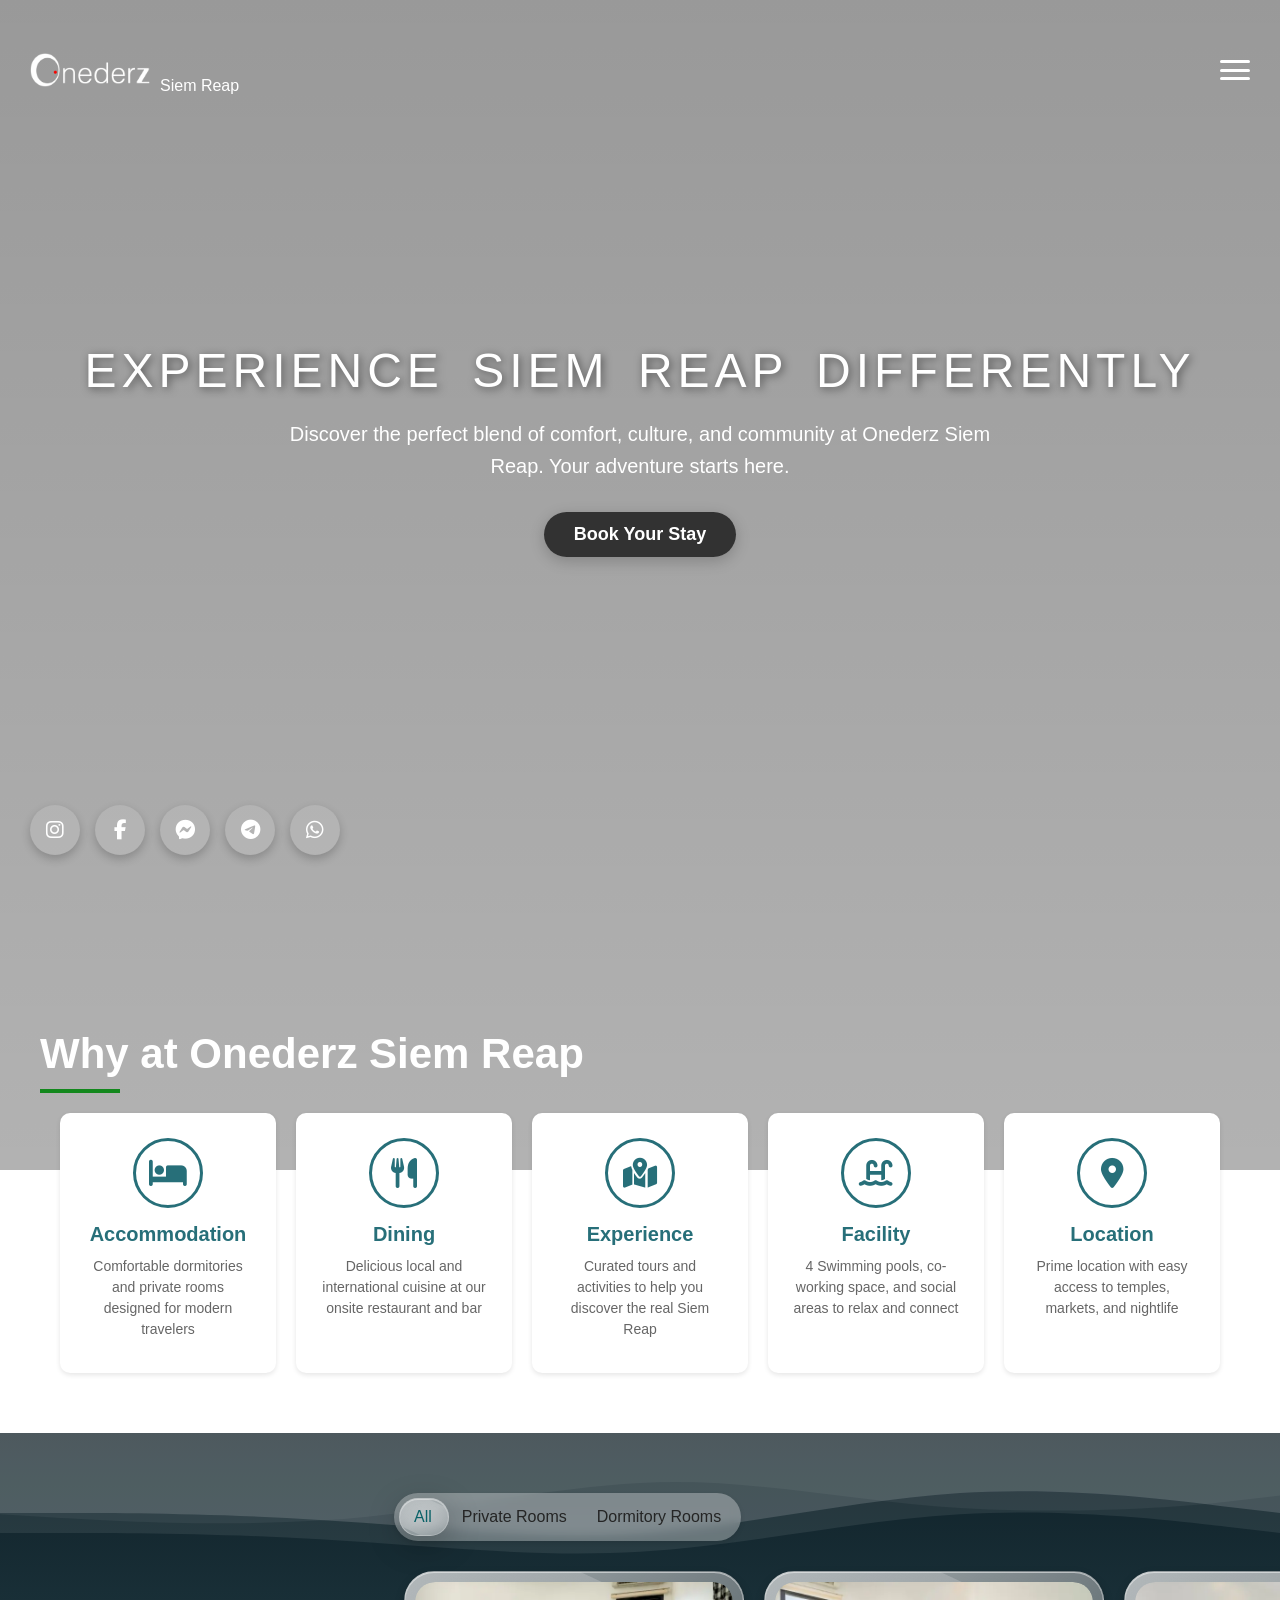
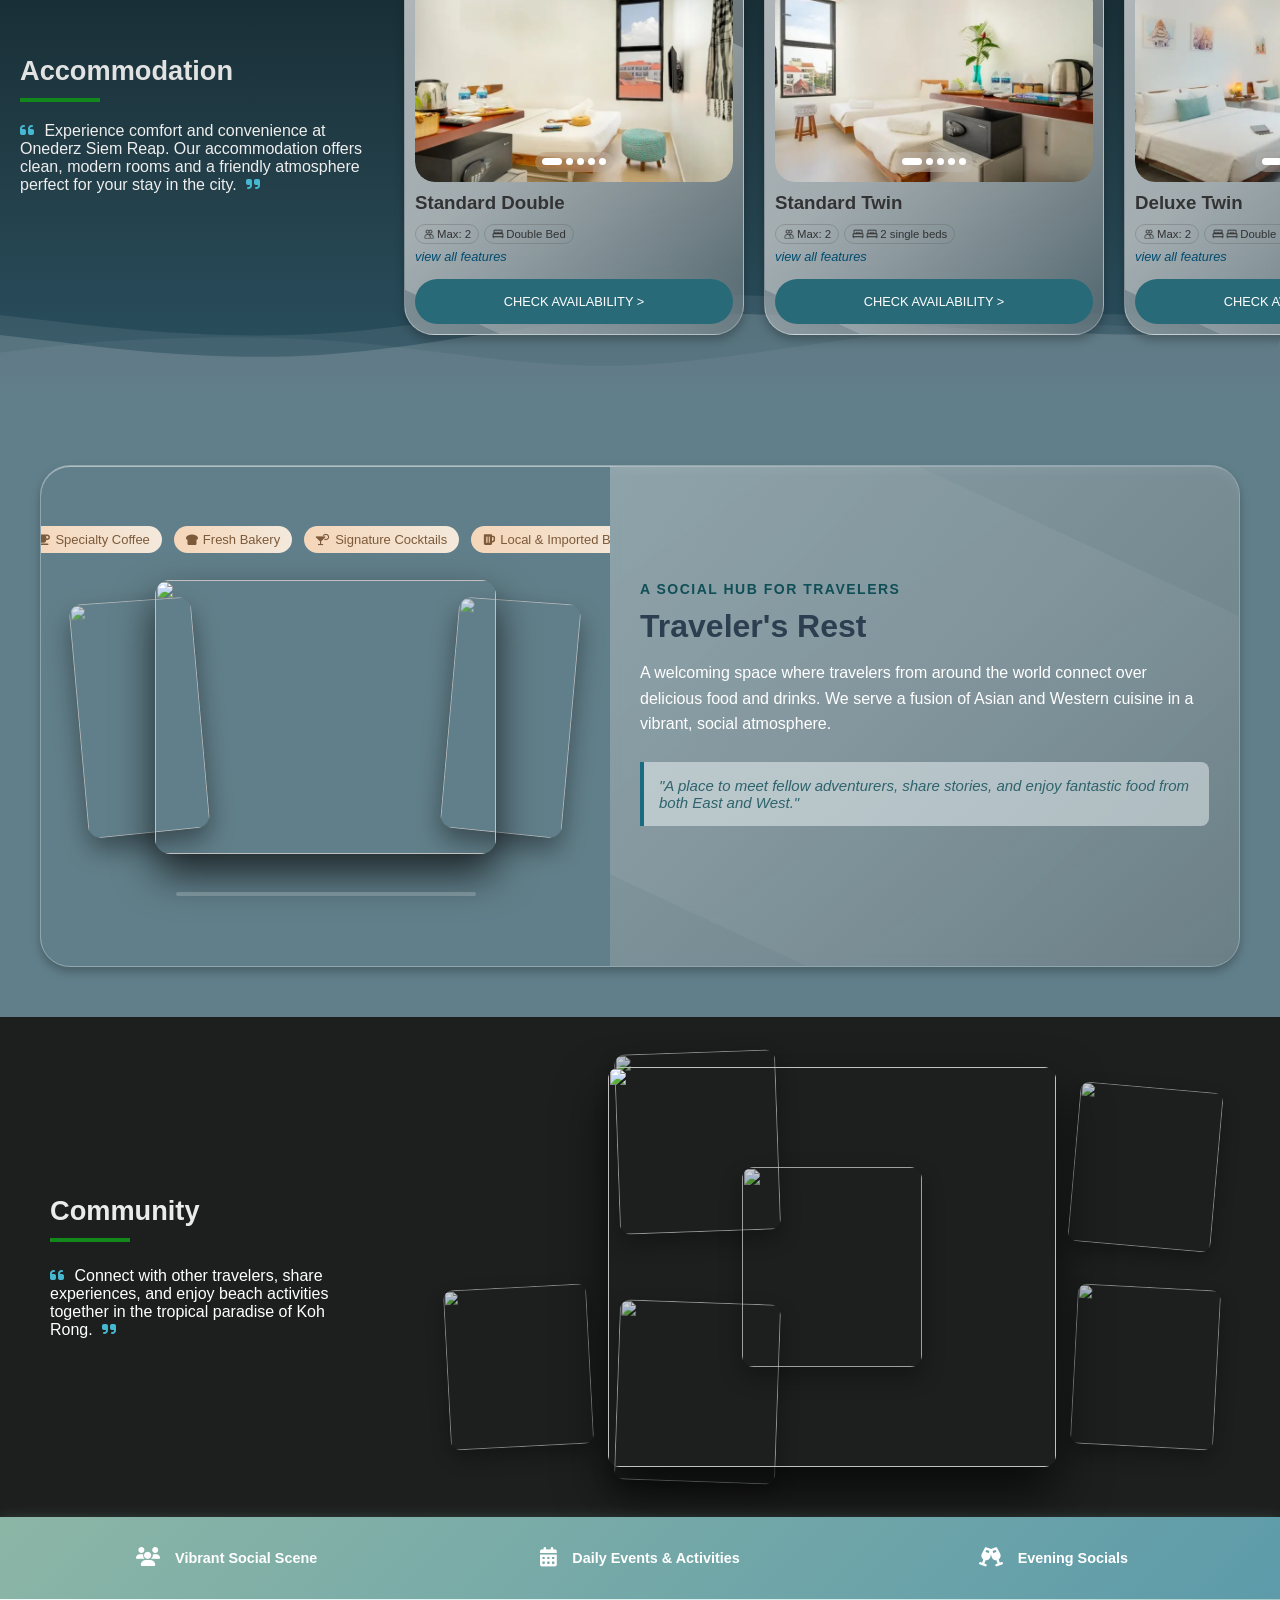
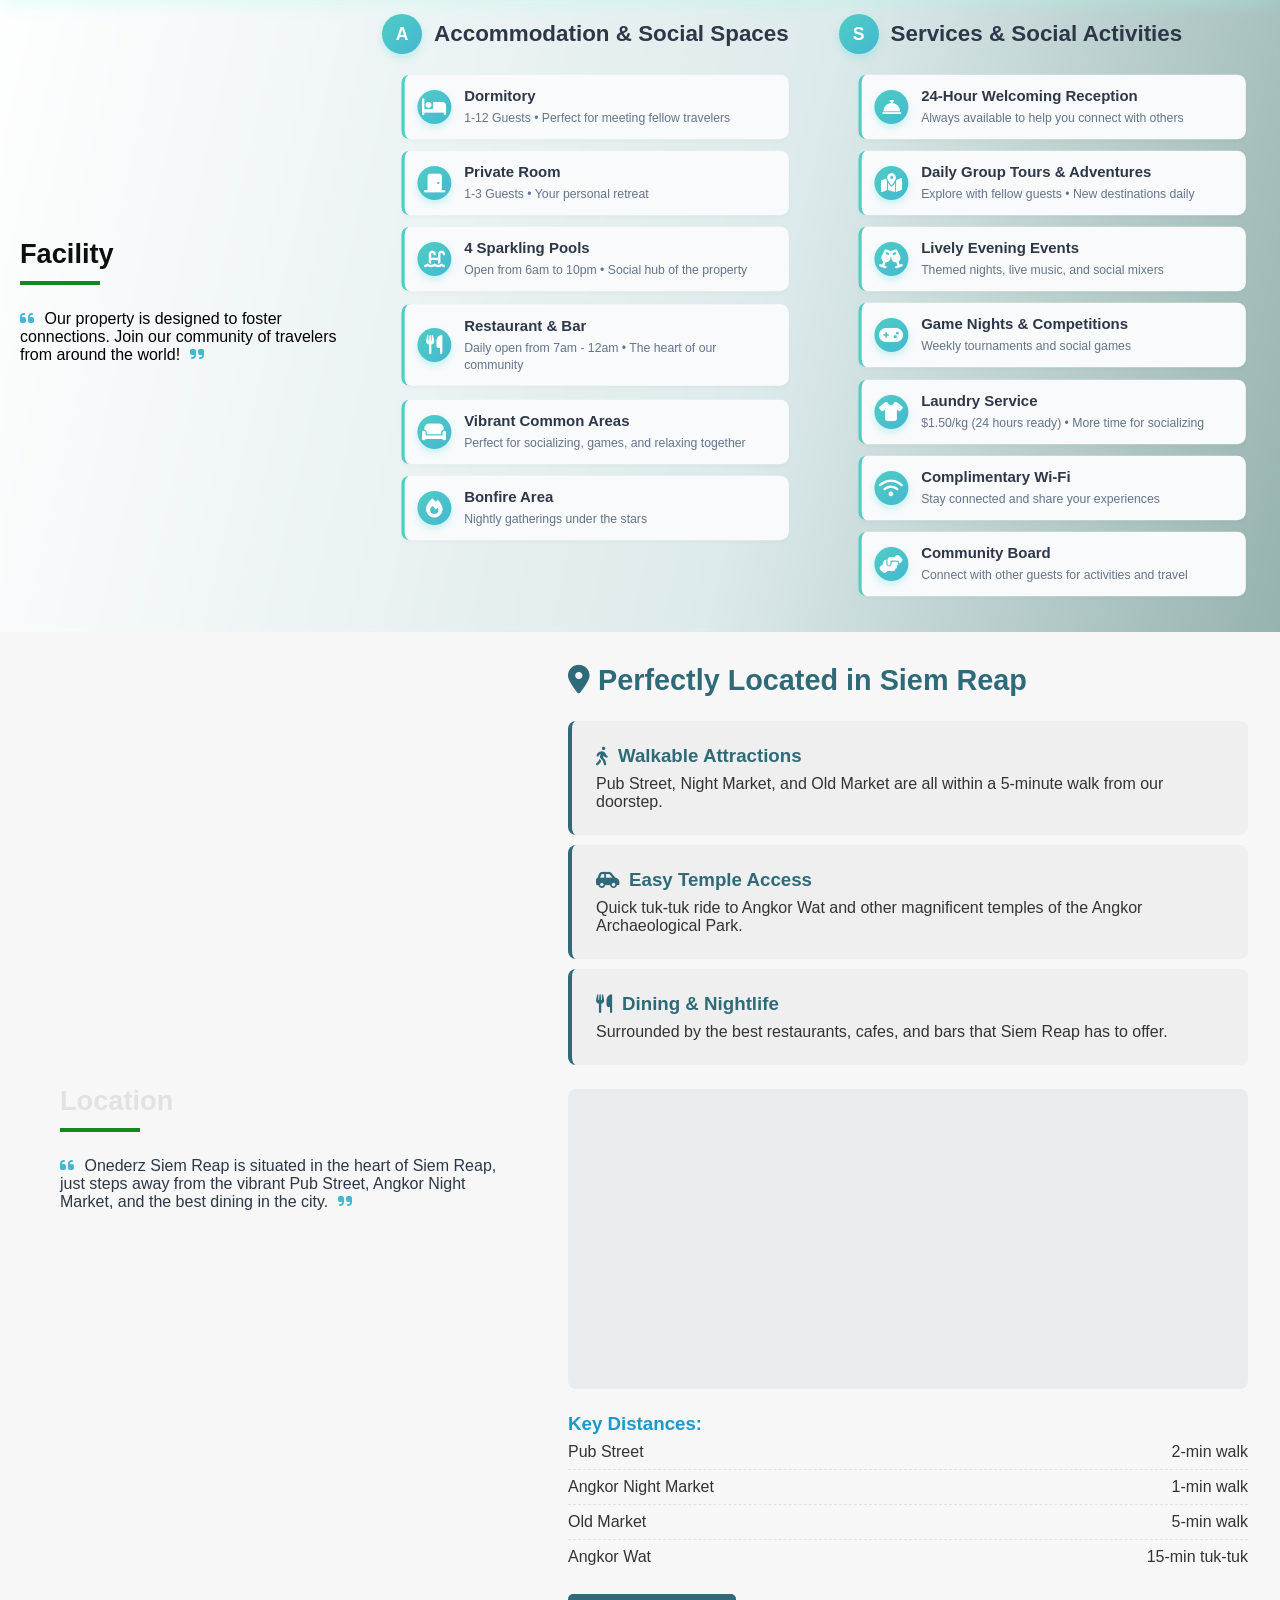
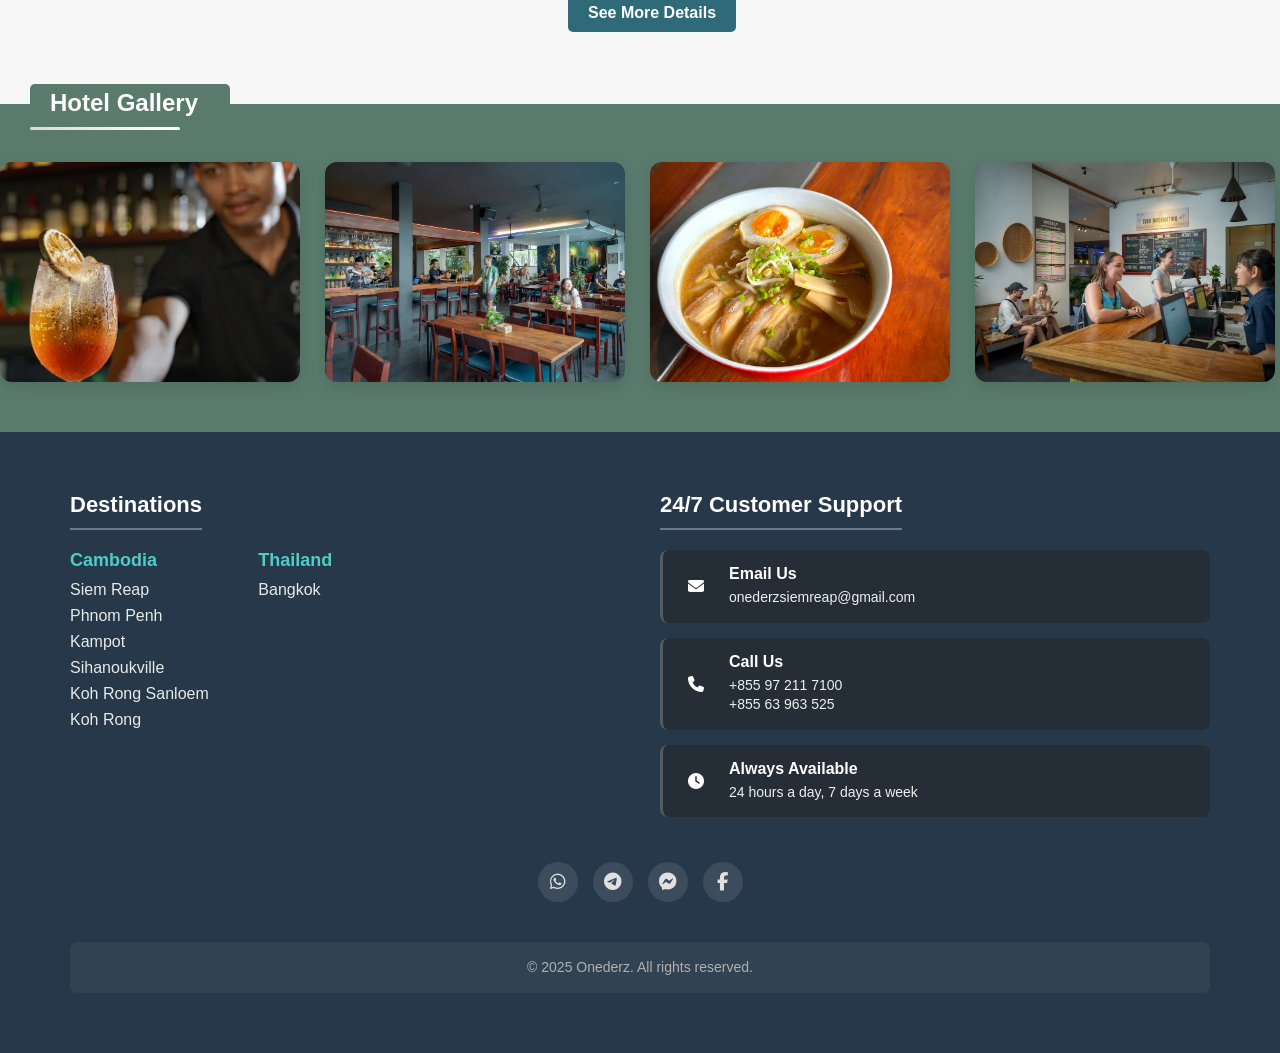
==== commit c9c57db9: "Add files via upload" ====
--- a/siem-reap/index.html
+++ b/siem-reap/index.html
@@ -233,7 +233,7 @@
         <p><img src="../../mobile-image/fac-svg/hair-dryer.webp" alt=""> Hair dryer</p>
       </div>
     </div>
-                                    <a href="https://hotels.cloudbeds.com/en/reservation/XS8E0S?currency=usd">CHECK AVAILABILITY &#62;</a>
+                                    <a href="https://hotels.cloudbeds.com/en/reservation/rmVKYa?currency=usd">CHECK AVAILABILITY &#62;</a>
                                 </div>
                 </div>
                             
@@ -279,7 +279,7 @@
                                     </div>
                                     </div>
                                     
-                                    <a href="https://hotels.cloudbeds.com/en/reservation/XS8E0S?currency=usd">CHECK AVAILABILITY &#62;</a>
+                                    <a href="https://hotels.cloudbeds.com/en/reservation/rmVKYa?currency=usd">CHECK AVAILABILITY &#62;</a>
                                 </div>
 
                             
@@ -326,7 +326,7 @@
                                         <p><img src="../../mobile-image/fac-svg/hair-dryer.webp" alt=""> Hair dryer</p>
                                     </div>
                                     </div>
-                                    <a href="https://hotels.cloudbeds.com/en/reservation/XS8E0S?currency=usd">CHECK AVAILABILITY &#62;</a>
+                                    <a href="https://hotels.cloudbeds.com/en/reservation/rmVKYa?currency=usd">CHECK AVAILABILITY &#62;</a>
                                 </div>
 
                 </div>
@@ -371,7 +371,7 @@
                                         <p><img src="../../mobile-image/fac-svg/hair-dryer.webp" alt=""> Hair dryer</p>
                                     </div>
                                     </div>
-                                    <a href="https://hotels.cloudbeds.com/en/reservation/XS8E0S?currency=usd">CHECK AVAILABILITY &#62;</a>
+                                    <a href="https://hotels.cloudbeds.com/en/reservation/rmVKYa?currency=usd">CHECK AVAILABILITY &#62;</a>
                                 </div>
 
                 </div>
@@ -420,7 +420,7 @@
                                         <p><img src="../../mobile-image/fac-svg/balcony.webp" alt=""> Balcony</p>
                                     </div>
                                     </div>
-                                    <a href="https://hotels.cloudbeds.com/en/reservation/XS8E0S?currency=usd">CHECK AVAILABILITY &#62;</a>
+                                    <a href="https://hotels.cloudbeds.com/en/reservation/rmVKYa?currency=usd">CHECK AVAILABILITY &#62;</a>
                                 </div>
 
                 </div>
@@ -468,7 +468,7 @@
                                         <p><img src="../../mobile-image/fac-svg/balcony.webp" alt=""> Balcony</p>
                                     </div>
                                     </div>
-                                    <a href="https://hotels.cloudbeds.com/en/reservation/XS8E0S?currency=usd">CHECK AVAILABILITY &#62;</a>
+                                    <a href="https://hotels.cloudbeds.com/en/reservation/rmVKYa?currency=usd">CHECK AVAILABILITY &#62;</a>
                                 </div>
 
                 </div>
@@ -516,7 +516,7 @@
                                         <p><img src="../../mobile-image/fac-svg/hair-dryer.webp" alt=""> Hair dryer</p>
                                     </div>
                                     </div>
-                                    <a href="https://hotels.cloudbeds.com/en/reservation/XS8E0S?currency=usd">CHECK AVAILABILITY &#62;</a>
+                                    <a href="https://hotels.cloudbeds.com/en/reservation/rmVKYa?currency=usd">CHECK AVAILABILITY &#62;</a>
                                 </div>
 
                 </div>
@@ -563,7 +563,7 @@
                                         <p><img src="../../mobile-image/fac-svg/hair-dryer.webp" alt=""> Hair dryer</p>
                                     </div>
                                     </div>
-                                    <a href="https://hotels.cloudbeds.com/en/reservation/XS8E0S?currency=usd">CHECK AVAILABILITY &#62;</a>
+                                    <a href="https://hotels.cloudbeds.com/en/reservation/rmVKYa?currency=usd">CHECK AVAILABILITY &#62;</a>
                                 </div>
 
                 </div>
@@ -601,7 +601,7 @@
                                         <p><img src="../../mobile-image/fac-svg/icon-soket.webp" alt=""> Socket near the bed</p>
                                     </div>
                                     </div>
-                                    <a href="https://hotels.cloudbeds.com/en/reservation/XS8E0S?currency=usd">CHECK AVAILABILITY &#62;</a>
+                                    <a href="https://hotels.cloudbeds.com/en/reservation/rmVKYa?currency=usd">CHECK AVAILABILITY &#62;</a>
                                 </div>
 
                 </div>
@@ -639,7 +639,7 @@
                                         <p><img src="../../mobile-image/fac-svg/icon-soket.webp" alt=""> Socket near the bed</p>
                                     </div>
                                     </div>
-                                    <a href="https://hotels.cloudbeds.com/en/reservation/XS8E0S?currency=usd">CHECK AVAILABILITY &#62;</a>
+                                    <a href="https://hotels.cloudbeds.com/en/reservation/rmVKYa?currency=usd">CHECK AVAILABILITY &#62;</a>
                                 </div>
                            
                 </div>
@@ -678,7 +678,7 @@
                                         <p><img src="../../mobile-image/fac-svg/icon-soket.webp" alt=""> Socket near the bed</p>
                                     </div>
                                     </div>
-                                    <a href="https://hotels.cloudbeds.com/en/reservation/XS8E0S?currency=usd">CHECK AVAILABILITY &#62;</a>
+                                    <a href="https://hotels.cloudbeds.com/en/reservation/rmVKYa?currency=usd">CHECK AVAILABILITY &#62;</a>
                                 </div>
                            
                 </div>
@@ -718,7 +718,7 @@
                                         <p><img src="../../mobile-image/fac-svg/icon-soket.webp" alt=""> Socket near the bed</p>
                                     </div>
                                     </div>
-                                    <a href="https://hotels.cloudbeds.com/en/reservation/XS8E0S?currency=usd">CHECK AVAILABILITY &#62;</a>
+                                    <a href="https://hotels.cloudbeds.com/en/reservation/rmVKYa?currency=usd">CHECK AVAILABILITY &#62;</a>
                                 </div>
                            
                 </div>
--- a/siem-reap/large.css
+++ b/siem-reap/large.css
@@ -0,0 +1,3618 @@
+@import url('https://fonts.googleapis.com/css2?family=Manrope:wght@200..800&display=swap');
+
+        * {
+            margin: 0;
+            padding: 0;
+            box-sizing: border-box;
+            font-family: "Manrope", sans-serif;
+            &::-webkit-scrollbar {
+        display: none;
+        
+    }
+user-select: none;       /* Standard */
+  -webkit-user-select: none; /* Chrome, Safari */
+  -moz-user-select: none;    /* Firefox */
+  -ms-user-select: none;
+    /* Hide scrollbar for IE, Edge, and Firefox */
+    -ms-overflow-style: none;  /* IE and Edge */
+    scrollbar-width: none;  /* Firefox */
+        }
+        
+        :root {
+            --primary: #1a2a6c;
+            --secondary: #fdbb2d;
+            --accent: #b21f1f;
+        }
+
+        html {
+            scroll-padding-top: 60px;
+        }
+        
+        body {
+            overflow-x: hidden;
+            color: #333;
+        }
+
+        body.no-scroll {
+
+    overflow: hidden; /* Hide scrollbar */
+    position: fixed;  /* Fix body to prevent touch scroll */
+    width: 100%;      /* Avoid layout shift */
+
+        }
+
+        
+        /* Header with background image */
+        .header {
+            position: relative;
+            height: 130svh;
+            display: flex;
+            flex-direction: column;
+            padding: 30px;
+            background: linear-gradient(rgba(0, 0, 0, 0.4), rgba(0, 0, 0, 0.3)), 
+                        url('siem-reap-img/top-page-siemreap.webp') no-repeat center center;
+            background-size: cover;
+            color: white;
+        }
+        
+        /* Top navigation bar */
+        .top-bar {
+            display: flex;
+            justify-content: space-between;
+            align-items: center;
+            width: 100%;
+            transition: all 0.4s ease;
+            padding: 15px 0;
+        }
+        
+        /* Scrolled state for navigation */
+        .scrolled .top-bar {
+            background: white;
+            position: fixed;
+            top: 0;
+            left: 0;
+            right: 0;
+            padding: 15px 30px;
+            box-shadow: 0 2px 10px rgba(0, 0, 0, 0.1);
+            z-index: 8;
+        }
+
+        .logo-con {
+            display: flex;
+            justify-content: center;
+            align-items: flex-end;
+            gap: 10px;
+        }
+        
+        .scrolled .logo {
+            background-image: url("../mobile-image/onederzlogo.webp");
+            background-size: 100px;
+            height: 30px;
+            width: 100px;
+        }
+        
+        .scrolled .hamburger-menu div {
+            background-color: #333;
+        }
+
+        .top-bar span {
+            opacity: 0;
+        }
+
+        .scrolled .top-bar span {
+            color: #099910;
+            opacity: 1;
+            margin-bottom: -1px;
+        }
+        
+        .logo {
+            background-image: url("../mobile-image/logo-white.webp");
+            background-size: 120px;
+            background-repeat: no-repeat;
+            background-position: center;
+            width: 120px;
+            height: 50px;
+            font-size: 28px;
+            font-weight: 700;
+            letter-spacing: 1px;
+            text-shadow: 2px 2px 4px rgba(0, 0, 0, 0.5);
+            transition: all 0.4s ease;
+        }
+
+        .menu-close {
+            width: 100px;
+            height: 100px;
+            position: sticky;
+            margin-left: auto;
+            top: 0px;
+            right: 0px;
+            background: transparent;
+            border: none;
+            color: #fff;
+            font-size: 24px;
+            cursor: pointer;
+            z-index: 1001;
+        }
+.menu-close i {
+    pointer-events: none; /* make sure icon click counts as button click */
+}
+
+
+        
+        .hamburger-menu {
+            cursor: pointer;
+            width: 30px;
+            height: 20px;
+            display: flex;
+            flex-direction: column;
+            justify-content: space-between;
+            z-index: 101;
+            transition: all 0.4s ease;
+        }
+        
+        .hamburger-menu div {
+            height: 3px;
+            width: 100%;
+            background-color: white;
+            border-radius: 5px;
+            transition: all 0.3s ease;
+        }
+        
+        .hamburger-menu.active div:nth-child(1) {
+            transform: rotate(45deg) translate(5px, 5px);
+        }
+        
+        .hamburger-menu.active div:nth-child(2) {
+            opacity: 0;
+        }
+        
+        .hamburger-menu.active div:nth-child(3) {
+            transform: rotate(-45deg) translate(7px, -6px);
+        }
+        
+        .nav-menu {
+            position: fixed;
+            top: 0;
+            right: -100%;
+            width: 100%;
+            max-width: 400px;
+            height: 100%;
+            background: linear-gradient(135deg, rgb(26, 92, 108), rgb(23, 67, 70));
+            padding: 50px 40px 40px;
+            transition: right 0.5s cubic-bezier(0.68, -0.55, 0.27, 1.55);
+            z-index: 999;
+            box-shadow: -5px 0 25px rgba(0, 0, 0, 0.3);
+            display: flex;
+            flex-direction: column;
+            justify-content: start;
+            overflow: auto;
+        }
+        
+        .nav-menu.active {
+            right: 0;
+        }
+        
+        .nav-menu ul {
+            list-style: none;
+        }
+        
+        .nav-menu ul li {
+            margin-bottom: 10px;
+            opacity: 0;
+            transform: translateX(50px);
+            transition: all 0.4s ease;
+        }
+        
+        .nav-menu.active ul li {
+            opacity: 1;
+            transform: translateX(0);
+        }
+        
+        .nav-menu ul li:nth-child(1) { transition-delay: 0.1s; }
+        .nav-menu ul li:nth-child(2) { transition-delay: 0.15s; }
+        .nav-menu ul li:nth-child(3) { transition-delay: 0.2s; }
+        .nav-menu ul li:nth-child(4) { transition-delay: 0.25s; }
+        .nav-menu ul li:nth-child(5) { transition-delay: 0.3s; }
+        .nav-menu ul li:nth-child(6) { transition-delay: 0.35s; }
+        .nav-menu ul li:nth-child(7) { transition-delay: 0.4s; }
+        .nav-menu ul li:nth-child(8) { transition-delay: 0.45s; }
+        .nav-menu ul li:nth-child(9) { transition-delay: 0.5s; }
+        
+        .nav-menu ul li a {
+            color: white;
+            text-decoration: none;
+            font-size: 16px;
+            display: block;
+            padding: 10px 20px;
+            border-radius: 10px;
+            transition: all 0.3s ease;
+            position: relative;
+            overflow: hidden;
+            display: flex;
+            align-items: center;
+        }
+        
+        .nav-menu ul li a i {
+            margin-right: 15px;
+            width: 25px;
+            text-align: center;
+            font-size: 12px;
+        }
+        
+        .nav-menu ul li a:before {
+            content: '';
+            position: absolute;
+            top: 0;
+            left: -100%;
+            width: 100%;
+            height: 100%;
+            background: rgba(45, 253, 201, 0.2);
+            transition: all 0.4s ease;
+            z-index: -1;
+        }
+        
+        .nav-menu ul li a:hover {
+            transform: translateX(10px);
+            color: #fff678;
+            background: rgba(255, 255, 255, 0.05);
+        }
+        
+        .nav-menu ul li a:hover:before {
+            left: 0;
+        }
+        
+        .book-now {
+            background: rgba(27, 129, 136, 0.9);
+            color: #e9e9eb !important;
+            font-weight: 600;
+            text-align: center;
+            margin-top: 20px;
+            border: 2px solid transparent;
+        }
+        
+        .book-now:hover {
+            background: #163c55 !important;
+            transform: translateX(10px) scale(1.05) !important;
+            border-color: rgba(255, 255, 255, 0.3);
+        }
+
+        /* Redesigned Destination Dropdown Styles */
+        .destination-dropdown {
+            position: relative;
+        }
+
+        .destination-dropdown > a {
+            display: flex;
+            justify-content: space-between;
+            align-items: center;
+            cursor: pointer;
+        }
+
+        .destination-dropdown > a i {
+            transition: transform 0.3s ease;
+            font-size: 16px;
+        }
+
+        .destination-dropdown.active > a i {
+            transform: rotate(180deg);
+        }
+
+        .destination-dropdown ul {
+            max-height: 0;
+            overflow: hidden;
+            transition: max-height 0.5s ease;
+            background: rgba(0, 0, 0, 0.2);
+            border-radius: 8px;
+            margin-top: 5px;
+            padding: 0;
+        }
+
+        .destination-dropdown.active ul {
+            max-height: 500px;
+            padding: 10px;
+        }
+
+        .destination-dropdown ul li {
+            margin-bottom: 0px;
+            opacity: 1;
+            transform: none;
+            transition: none;
+        }
+
+        .destination-dropdown ul li a {
+            font-size: 16px;
+            padding: 12px 15px;
+        }
+
+        .destination-dropdown ul li a:hover {
+            transform: translateX(5px);
+        }
+
+        .destination-dropdown ul li.country-header a {
+            font-weight: bold;
+            color: #fdbb2d;
+            pointer-events: none;
+            padding-top: 20px;
+            padding-bottom: 5px;
+            font-size: 16px;
+            text-transform: uppercase;
+            letter-spacing: 1px;
+        }
+
+        .destination-dropdown ul li.country-header a:hover {
+            transform: none;
+            color: #fdbb2d;
+            background: transparent;
+        }
+
+        .social-icons-nav {
+            display: flex;
+            justify-content: center;
+            gap: 15px;
+            margin-top: 40px;
+            opacity: 0;
+            transform: translateY(20px);
+            transition: all 0.5s ease 0.5s;
+        }
+        
+        .nav-menu.active .social-icons-nav {
+            opacity: 1;
+            transform: translateY(0);
+        }
+        
+        .social-icons-nav a {
+            text-decoration: none;
+            display: flex;
+            align-items: center;
+            justify-content: center;
+            width: 45px;
+            height: 45px;
+            border-radius: 50%;
+            background: rgba(255, 255, 255, 0.1);
+            color: white;
+            font-size: 20px;
+            transition: all 0.3s ease;
+        }
+        
+        .social-icons-nav a:hover {
+            background: #fdbb2d;
+            transform: translateY(-5px);
+            color: #1a2a6c;
+        }
+
+        .menu-overlay {
+            position: fixed;
+            top: 0;
+            left: 0;
+            width: 100%;
+            height: 100%;
+            background: rgba(0, 0, 0, 0.5);
+            backdrop-filter: blur(5px);
+            z-index: 98;
+            opacity: 0;
+            visibility: hidden;
+            transition: all 0.4s ease;
+        }
+        
+        .menu-overlay.active {
+            opacity: 1;
+            visibility: visible;
+        }
+        
+        .hero-content {
+            position: absolute;
+            top: 0;
+            left: 0;
+            width: 100%;
+            height: 100svh;
+            display: flex;
+            flex-direction: column;
+            justify-content: center;
+            align-items: center;
+            
+        }
+        
+        .hero-content h1 {
+            word-spacing: 10px;
+            letter-spacing: 5px;
+            text-align: center;
+            font-size: 3em;
+            margin-bottom: 20px;
+            text-shadow: 2px 2px 8px rgba(0, 0, 0, 0.5);
+            font-weight: 400;
+        }
+        
+        .hero-content p {
+            font-size: 20px;
+            max-width: 800px;
+            margin-bottom: 30px;
+            padding: 0 30px;
+            line-height: 1.6;
+            text-align: center;
+        }
+        
+        .cta-button {
+            display: inline-block;
+            padding: 12px 30px;
+            background: rgba(34, 34, 34, 0.87);
+            color: white;
+            text-decoration: none;
+            border-radius: 30px;
+            font-weight: 600;
+            font-size: 18px;
+            transition: all 0.3s ease;
+            box-shadow: 0 4px 15px rgba(0, 0, 0, 0.2);
+        }
+        
+        .cta-button:hover {
+            transform: translateY(-3px);
+            box-shadow: 0 6px 20px rgba(0, 0, 0, 0.3);
+            background: #2e9cb8;
+        }
+        
+        .social-icons {
+            position: absolute;
+            bottom: 35svh;
+            left: 30px;
+            display: flex;
+            gap: 15px;
+            transition: all 0.4s ease;
+            opacity: 1;
+            visibility: visible;
+        }
+        
+        .scrolled .social-icons {
+            opacity: 0;
+            visibility: hidden;
+        }
+        
+        .social-icon {
+            text-decoration: none;
+            width: 50px;
+            height: 50px;
+            border-radius: 50%;
+            display: flex;
+            justify-content: center;
+            align-items: center;
+            background: rgba(255, 255, 255, 0.1);
+            color: white;
+            font-size: 20px;
+            transition: all 0.3s ease;
+            box-shadow: 0 4px 10px rgba(0, 0, 0, 0.2);
+        }
+        
+        .social-icon:hover {
+            transform: translateY(-5px);
+            background: rgba(255, 255, 255, 0.2);
+        }
+        
+        .instagram:hover {
+            background: linear-gradient(45deg, #f09433, #e6683c, #dc2743, #cc2366, #bc1888);
+        }
+        
+        .facebook:hover {
+            background: #3b5998;
+        }
+        
+        .messenger:hover {
+            background: #0084ff;
+        }
+        
+        .telegram:hover {
+            background: #0088cc;
+        }
+        
+        .whatsapp:hover {
+            background: #25d366;
+        }
+        
+        /* Content section with background image */
+        .content-sections {
+            z-index: 9999;
+            margin: -200px auto 0;
+            display: flex;
+            align-items: center;
+            justify-content: center;
+            padding: 60px 30px;
+            background-size: cover;
+        }
+        
+        .content-containers {
+            width: 100%;
+            display: block;
+            align-items: center;
+            margin: 0 auto;
+        }
+        
+        .text-content {
+            margin: 0 auto;
+            max-width: 1200px;
+        }
+        
+        .text-content h2 {
+            font-size: 42px;
+            margin-bottom: 20px;
+            color: white;
+            position: relative;
+            padding-bottom: 15px;
+        }
+        
+        .text-content h2:after {
+            content: '';
+            position: absolute;
+            bottom: 0;
+            left: 0;
+            width: 80px;
+            height: 4px;
+            background: rgb(19, 136, 29);
+        }
+        
+        .cards-container {
+            margin: 0px auto;
+            max-width: 1200px;
+            min-width: 1000px;
+            width: 100%;
+            display: flex;
+            justify-content: center;
+            gap: 20px;
+        }
+        .cards-container a {
+            text-decoration: none;
+        }
+        
+        .card {
+            background: white;
+            border-radius: 10px;
+            padding: 25px;
+            width: calc(18% - 0px);
+            box-shadow: 0 2px 5px rgba(0, 0, 0, 0.1);
+            transition: all 0.5s ease;
+            display: flex;
+            flex-direction: column;
+            align-items: center;
+            text-align: center;
+            z-index: 1;
+            position: relative;
+            height: 260px;
+            text-decoration: none;
+            color: inherit;
+        }
+        
+        
+        .card-icon {
+            width: 70px;
+            height: 70px;
+            border-radius: 50%;
+            display: flex;
+            align-items: center;
+            justify-content: center;
+            margin-bottom: 15px;
+            font-size: 30px;
+            color: #276f79;
+            border: 3px solid #276f79;
+            transition: all 0.5s ease;
+        }
+        
+        
+        .card h3 {
+            font-size: 20px;
+            margin-bottom: 10px;
+            color: rgb(39, 111, 121);
+        }
+        
+        .card p {
+            font-size: 14px;
+            color: #666;
+            line-height: 1.5;
+        }
+
+        /* Fixed headers that stay at top when scrolled */
+        .fixed-headers {
+            position: fixed;
+            top: 0;
+            left: 50%;
+            transform: translateX(-50%);
+            width: 700px;
+
+            z-index: 9;
+            display: none;
+            justify-content: center;
+            padding: 10px 0;
+            transition: all 0.5s ease;
+        }
+        
+        .header-title {
+            font-size: 16px;
+            font-weight: 600;
+            color: rgb(39, 111, 121);
+            margin: 0 15px;
+            padding: 8px 15px;
+            border-radius: 5px;
+            transition: all 0.3s ease;
+            cursor: pointer;
+            text-decoration: none;
+            background: transparent;
+        }
+        
+        .header-title:hover {
+            background: rgba(39, 111, 121, 0.1);
+            transform: scale(1.05);
+        }
+        
+        .header-title.active {
+            background: #276f79;
+            color: white;
+            transform: scale(1.05);
+        }
+        
+        /* When scrolled down past the cards container */
+        .scrolled-down .card {
+            opacity: 0.3;
+            transform: scale(0.95);
+        }
+        
+        .scrolled-down .card h3 {
+            display: none; /* Hide original h3 when fixed headers are shown */
+        }
+
+        /* Tablet screen: horizontal scroll with snap */
+@media (max-width: 1024px) {
+    html {
+        scroll-padding-top: 120px;
+    }
+    .content-sections {
+        padding: 30px 0 ;
+    }
+
+    .content-sections h2 {
+        margin-left: 20px;
+    }
+
+    .cards-container {
+        display: flex;
+        overflow-x: auto; /* allow horizontal scroll */
+        scroll-snap-type: x mandatory; /* enable snap */
+        gap: 16px;
+        padding: 10px;
+        max-width: 100%; /* full width */
+        min-width: auto;
+        justify-content: flex-start; /* align left */
+    }
+
+    .card {
+        flex: 0 0 30%; /* each card takes ~80% of screen */
+        scroll-snap-align: start; /* snap card into view */
+        width: auto; /* auto width */
+        height: auto;
+    }
+
+    .fixed-headers {
+        top: 60px;
+        width: 100%;
+        background: white;
+        box-shadow: 0 2px 10px rgba(0, 0, 0, 0.1);
+    }
+
+    #roomDisplayGrid {
+        width: 65% !important;
+    }
+
+
+    .facilitys {
+        width: 100% !important;
+        flex-wrap: nowrap !important;
+        gap: 0px !important;
+    }
+
+    .accommodation-section {
+        width: 45% !important;
+    }
+
+    .services-section {
+        width: 45% !important;
+    }
+
+    .fac-container, #location {
+                display: block !important;
+            }
+
+            .fac-container .section-header, #location .section-header, .room-display-overlay .section-header{
+                width: 100% !important;
+                max-width: 500px ;
+                margin-right: auto;
+                margin-left: 0;
+                padding-left: 30px;
+            }
+
+    .compact-location {
+        width: 100% !important;
+    }
+
+
+}
+
+
+
+.room-display-overlay {
+    position: relative;
+    background: linear-gradient(180deg, #0f2027, #203a43, #2c5364);
+    padding: 50px 0;
+    display: flex;
+    align-items: center;
+    justify-content: space-between;
+    width: 100%;
+}
+
+.room-display-overlay .section-header {
+    margin-left: 0;
+}
+
+/* Wave Containers */
+.wave-container {
+    position: absolute;
+    width: 100%;
+    overflow: hidden;
+    line-height: 0;
+}
+
+.wave-container svg {
+    display: block;
+    width: 100%;
+    height: 200px;
+}
+
+/* Bottom wave container */
+.wave-container.bottom {
+    bottom: 0;
+    left: 0;
+}
+
+/* Top wave container - rotated */
+.wave-container.top {
+    top: 0;
+    left: 0;
+    transform: rotate(180deg);
+}
+
+/* Waves */
+.wave1 {
+    fill: rgba(255, 255, 255, 0.15);
+}
+
+.wave2 {
+    fill: rgba(255, 255, 255, 0.08);
+}
+
+.wave3 {
+    fill: rgba(255, 255, 255, 0.05);
+}
+
+
+
+
+
+        #roomDisplayGrid {
+            position: relative;
+            width: 70%;
+            max-width: 1500px;
+            z-index: 1;
+
+        }
+
+        .room-card-carousel {
+            -webkit-overflow-scrolling: touch;
+            touch-action: pan-y;
+            position: relative;
+            width: 100%;
+            padding: 20px;
+            margin: 0 auto;
+            overflow: hidden;
+            border-radius: 16px;
+        }
+        
+        .room-card-track {
+            display: flex;
+            height: 100%;
+            transition: transform 0.5s cubic-bezier(0.25, 0.46, 0.45, 0.94);
+            will-change: transform;
+            backface-visibility: hidden;
+            transform: translate3d(0, 0, 0);
+        }
+        
+        .room-card {
+            position: relative;
+            flex: 0 0 340px;
+            height: fit-content;
+            border-radius: 30px;
+            box-shadow:
+            0 5px 10px rgba(0, 0, 0, 0.25),
+            inset 0 1px 0 rgba(255, 255, 255, 0.5);
+            padding: 10px;
+            margin-right: 20px;
+            display: flex;
+            flex-direction: column;
+            user-select: none;
+            background: linear-gradient(
+            135deg,
+            rgba(235, 235, 235, 0.699),
+            rgba(121, 121, 121, 0.322)
+          );
+
+            backdrop-filter: blur(15px);
+            -webkit-backdrop-filter: blur(15px);
+
+            border: 1px solid rgba(255, 255, 255, 0.3);
+            overflow: hidden;
+            transition: transform 0.3s ease, opacity 0.3s ease;
+            transform-origin: center center;
+            will-change: transform, opacity;
+          }
+
+        
+
+.room-card::before {
+    content: "";
+    position: absolute;
+    top: 0;
+    left: -50%;
+    width: 180%;
+    height: 100%;
+    background: linear-gradient(
+        120deg,
+        transparent,
+        rgba(240, 240, 240, 0.301),
+        transparent
+    );
+    transform: rotate(25deg);
+    z-index: 0;
+}
+
+    
+        
+        .room-card:last-child {
+            margin-right: 0;
+        }
+
+        
+        .room-card h3 {
+            padding: 15px 10px 0 10px;
+            color: #333;
+        }
+
+        .room-card p {
+            padding: 0 10px;
+            margin: 15px 0 ;
+            font-size: 0.95em;
+            color: #666;
+        }
+
+        .room-card a {
+            width: 100%;
+            padding: 15px;
+            color: #ffffff;
+            font-size: 0.8em;
+            display: flex;
+            justify-content: center;
+            background: #296a79;
+            border-radius: 30px;
+            text-decoration: none;
+            transition: all 0.3s ease;
+
+            position: relative;
+        }
+
+        .room-card a:hover {
+    padding: 15px 15px 15px 30px;
+    background: #3b9994;
+}
+
+
+        .room-feature-content {
+            width: 100%;
+        }
+
+        .room-feature-content img {
+            width: 100% ;
+            aspect-ratio: 1.7;
+            display: block;
+        }
+
+        .room-features-info p {
+            padding: 20px 15px;
+        }
+
+        .room-features-container, .room-type-icon {
+            width: fit-content;
+            font-size: 0.75em;
+            display: flex;
+            gap: 5px;
+        }
+
+        .room-type-icon {
+            padding: 10px 0 0;
+        }
+
+        .room-features-container p, .room-type-icon p {
+            display: flex;
+            align-items: center;
+            gap: 2px;
+            padding: 3px 7px;
+            margin: 0;
+            color: #333 !important;
+            border: 1px solid rgba(97, 97, 97, 0.336);
+            border-radius: 10px;
+        }
+
+        .room-card .room-features-container img{
+            width: 12px;
+            height: 12px;
+        }
+
+
+
+        .room-type-icon img {
+            width: 12px;
+            height: 12px;
+        }
+
+        .room-under-type {
+            display: flex;
+            align-items: center;
+            gap: 5px;
+            padding-left: 10px;
+            color: #000000;
+        }
+
+        .room-under-type img {
+            width: 17px !important;
+            height: 17px !important;
+        }
+
+
+        /* Room features styling */
+
+        .room-content {
+            position: relative;
+            z-index: 1;
+        }
+
+        .room-content h3 {
+            padding: 10px 0 0;
+        }
+.room-features-container {
+  position: relative;
+  margin: 0;
+}
+
+.room-features-preview {
+  gap: 5px;
+}
+
+.room-features-popup {
+    width: 320px;
+  position: absolute;
+  bottom: 10px;
+  left: 0;
+  right: 0;
+  background: white;
+  border-radius: 8px;
+  box-shadow: 0 5px 20px rgba(0,0,0,0.15);
+  padding: 15px;
+  z-index: 10;
+  opacity: 0;
+  visibility: hidden;
+  transition: all 0.3s ease;
+  border: 1px solid #0000008a;
+  display: flex;
+  flex-wrap: wrap;
+  gap: 5px;
+}
+
+
+
+.room-features-popup h3{
+    padding: 10px 0;
+    font-size: 1.5em;
+    width: 100%;
+}
+
+.room-features-preview:hover ~ .room-features-popup,
+.room-features-popup:hover {
+  opacity: 1;
+  visibility: visible;
+  transform: translateY(5px);
+}
+
+.room-features-popup.show {
+  opacity: 1 !important;
+  visibility: visible !important;
+  transform: translateY(-5px) !important;
+}
+
+
+.view-more-hint {
+  font-size: 0.8rem;
+  color: #004b6e;
+  font-style: italic;
+  display: block;
+  margin: 5px 0 15px;
+}
+
+/* Hide all but first 2 features in preview */
+.room-features-preview p:nth-child(n+3) {
+  display: none;
+}
+
+        
+
+/* Room Display Styles */
+        .room-image-slider-container {
+  position: relative;
+  overflow: hidden !important;
+  width: 100%;
+  height: 200px;
+  border-radius: 20px;
+}
+
+.room-image-slider {
+  display: flex;
+  transition: transform 0.5s ease;
+  width: 100%;
+}
+
+.room-image-slider img {
+  width: 100%;
+  height: 200px;
+  flex-shrink: 0; /* prevents shrinking */
+  object-fit: cover !important; /* optional: crops images nicely */
+  object-position: center !important;
+  border-radius: 20px;
+}
+
+        .room-image-slider-container .dots-container {
+            text-align: center;
+            padding: 0 5px 1px 5px;
+            position: absolute;
+            left: 50%;
+            transform: translateX(-50%);
+            bottom: 10px;
+            z-index: 1;
+            background: none;
+            display: flex;
+            justify-content: center;
+            align-items: center;
+            background-color: #cacaca46;
+            backdrop-filter: blur(10px);
+            -webkit-backdrop-filter: blur(10px);
+            border-radius: 50px;
+            height: 20px;
+        }
+
+        .room-image-slider-container .dot {
+            height: 7px;
+            width: 7px;
+            margin: 0 2px;
+            background-color: #ffffff;
+            border-radius: 50%;
+            display: inline-block;
+            transition: background-color 0.3s ease, width 0.3s ease, height 0.3s ease;
+            cursor: pointer;
+        }
+
+        .room-image-slider-container .dot.active {
+            background-color: #ffffff;
+            width: 20px;
+            height: 7px;
+            border-radius: 5px;
+        }
+        
+        .nav-buttons {
+            position: absolute;
+            left: -120px;
+            bottom: 50px;
+            display: flex;
+            justify-content: center;
+            gap: 20px;
+            margin-top: 20px;
+        }
+        
+        .nav-btn {
+            background: #73797783;
+            color: white;
+            border: none;
+            width: 40px;
+            height: 40px;
+            border-radius: 50%;
+            font-size: 1.2rem;
+            cursor: pointer;
+            transition: background 0.3s ease;
+            display: flex;
+            align-items: center;
+            justify-content: center;
+        }
+
+        .nav-btn:hover {
+            background: #2980b9;
+        }
+        
+        .nav-btn:active {
+            transform: scale(0.95);
+        }
+        
+        .room-card-indicators {
+            position: absolute;
+            left: -115px;
+            bottom: 50px;
+            display: flex;
+            justify-content: center;
+            gap: 10px;
+        }
+        
+        .indicator {
+            width: 10px;
+            height: 10px;
+            border-radius: 50%;
+            background-color: #cbd5e0;
+            cursor: pointer;
+            transition: background-color 0.3s;
+        }
+        
+        .indicator.active {
+            background-color: #3182ce;
+        }
+        
+        .swipe-instruction {
+            color: #718096;
+            margin-top: 10px;
+            font-size: 0.9rem;
+        }
+        
+
+        /* Switch Button Styles */
+.room-type-switch {
+    display: flex;
+    justify-content: left;
+    padding: 10px;
+    max-width: 1500px;
+    margin: auto;
+}
+
+
+.switch-container {
+    display: flex;
+    background: rgba(255, 255, 255, 0.308);
+    backdrop-filter: blur(5px);
+    -webkit-backdrop-filter: blur(5px);
+    border-radius: 30px;
+    padding: 5px;
+    position: relative;
+    justify-content: center;
+    box-shadow: 0 2px 5px rgba(0,0,0,0.1);
+}
+
+.switch-option {
+    padding: 10px 15px;
+    border-radius: 25px;
+    cursor: pointer;
+    transition: all 0.3s ease;
+    z-index: 1;
+    font-weight: 500;
+    color: #252525;
+    flex: 1;
+    text-align: center;
+    white-space: nowrap;
+}
+
+.switch-option.active {
+    color: #0a6268;
+}
+
+.switch-slider {
+    position: absolute;
+    top: 5px;
+    left: 5px;
+    bottom: 5px;
+    background: linear-gradient(
+        135deg,
+        rgba(255, 255, 255, 0.25),
+        rgba(255, 255, 255, 0.05)
+    );
+
+    backdrop-filter: blur(15px);
+    -webkit-backdrop-filter: blur(15px);
+
+    border: 1px solid rgba(255, 255, 255, 0.3);
+    border-radius: 25px;
+    transition: all 0.3s ease;
+    box-shadow: 
+        0 8px 32px rgba(0, 0, 0, 0.25),
+        inset 0 1px 0 rgba(255, 255, 255, 0.4);
+    width: calc(33.33% - 10px); /* Equal width for all options */
+    overflow: hidden;
+}
+
+.switch-slider::before {
+    content: "";
+    position: absolute;
+    top: 0;
+    left: -50%;
+    width: 200%;
+    height: 100%;
+    background: linear-gradient(
+        120deg,
+        transparent,
+        rgba(255, 255, 255, 0.2),
+        transparent
+    );
+    transform: rotate(25deg);
+}
+
+/* Set specific positions for each option */
+.switch-container[data-active="all"] .switch-slider {
+    transform: translateX(0);
+    width: 50px;
+}
+
+.switch-container[data-active="private"] .switch-slider {
+    transform: translateX(50px);
+    width: 135px;
+}
+
+.switch-container[data-active="dormitory"] .switch-slider {
+    transform: translateX(190px);
+    width: 155px;
+}
+
+.room-section {
+    display: none;
+}
+
+.room-section.active {
+    display: block;
+}
+
+        
+
+        .section-header {
+            position: relative;
+            display: block;
+            padding: 20px;
+            width: 30%;
+            margin-left: auto;
+        }
+
+        .section-header h2 {
+            z-index: 3;
+            color: #e2e2e2;
+            font-size: 1.7em;
+            font-weight: 600;
+            position: relative;
+            padding-bottom: 15px;
+        }
+
+        .section-header h2:after {
+            content: '';
+            position: absolute;
+            bottom: 0;
+            left: 0px;
+            width: 80px;
+            height: 4px;
+            background: rgb(19, 136, 29);
+        }
+
+        .section-header p {
+            color: #eeeeee;
+            padding-top: 20px;
+            z-index: 3;
+            position: relative;
+        }
+
+        #experience .section-header h2 {
+            color: #f1f1f1;
+            font-size: 1.7em;
+            font-weight: 600;
+            position: relative;
+            padding-bottom: 15px;
+        }
+
+        #experience .section-header p {
+            color: #f3f3f3;
+            padding-top: 20px;
+        }
+
+
+        
+
+
+
+        #dining {
+            position: relative;
+            padding: 50px 0;
+            background: #617f8a;
+        }
+
+
+        .restaurant-section {
+            position: relative;
+            margin: 0 auto;
+            max-width: 1200px;
+            box-shadow:
+            0 5px 10px rgba(0, 0, 0, 0.25),
+            inset 0 1px 0 rgba(255, 255, 255, 0.5);
+            border: 1px solid rgba(255, 255, 255, 0.3);
+            border-radius: 30px;
+            overflow: hidden;
+            display: flex;
+            align-items: center;
+            flex-wrap: wrap;
+            transition: transform 0.3s ease;
+        }
+        
+        
+        .image-container-offer {
+            flex: 1;
+            min-width: 350px;
+            padding: 50px 0px 10px;
+            position: relative;
+            overflow: hidden;
+        }
+        
+        
+
+        
+        .rs-gallery-container {
+            position: relative;
+            width: 100%;
+            height: 380px;
+            bottom: 0;
+        }
+        
+        .image-container {
+            pointer-events: none;
+            position: relative;
+            width: 100%;
+            height: 90%;
+            display: flex;
+            justify-content: center;
+            align-items: center;
+            perspective: 1500px;
+        }
+        
+        .image-card {
+            position: absolute;
+            height: 80%;
+            border-radius: 15px;
+            overflow: hidden;
+            transition: all 0.8s cubic-bezier(0.25, 0.46, 0.45, 0.94);
+            box-shadow: 0 15px 30px rgba(0, 0, 0, 0.5);
+            opacity: 0.8;
+        }
+        
+        .image-card.left {
+            width: 25%;
+            left: 5%;
+            transform: scale(0.85) rotateY(10deg) rotate(-5deg);
+            z-index: 1;
+        }
+        
+        .image-card.middle {
+            width: 60%;
+            left: 20%;
+            transform: scale(1);
+            z-index: 3;
+            opacity: 1;
+            box-shadow: 0 20px 40px rgba(0, 0, 0, 0.7);
+        }
+        
+        .image-card.right {
+            width: 25%;
+            left: 70%;
+            transform: scale(0.85) rotateY(-10deg) rotate(5deg);
+            z-index: 1;
+        }
+        
+        .image-card img {
+            width: 100%;
+            height: 100%;
+            object-fit: cover;
+            display: block;
+            padding: 0;
+            margin: 0;
+            transition: transform 0.8s ease;
+        }
+        
+        .image-card.middle img {
+            animation: floats 8s ease-in-out infinite;
+        }
+        
+        @keyframes floats {
+            0%, 100% { transform: translateY(0) scale(1); }
+            50% { transform: translateY(0px) scale(1.03); }
+        }
+        
+        .image-card.hidden {
+            opacity: 0;
+            transform: scale(0.8);
+        }
+        
+        .image-card.next {
+            opacity: 0;
+            transform: translateX(100%) scale(0.8);
+        }
+        
+        .image-card.prev {
+            opacity: 0;
+            transform: translateX(-100%) scale(0.8);
+        }
+        
+        /* Progress indicator */
+        .progress-container {
+            position: absolute;
+            bottom: 30px;
+            left: 50%;
+            transform: translateX(-50%);
+            width: 300px;
+            height: 4px;
+            background: rgba(255, 255, 255, 0.2);
+            border-radius: 4px;
+            overflow: hidden;
+            z-index: 1;
+        }
+        
+        .progress-bar {
+            height: 100%;
+            background: linear-gradient(90deg, #ff7e5f, #feb47b);
+            width: 0%;
+            transition: width 0.1s linear;
+            border-radius: 4px;
+        }
+
+
+        
+        
+        
+        .content-container {
+            flex: 1;
+            min-width: 300px;
+            padding: 20px 30px;
+            background: linear-gradient(
+            135deg,
+            rgba(235, 235, 235, 0.315),
+            rgba(121, 121, 121, 0.322)
+          );
+
+            backdrop-filter: blur(5px);
+            -webkit-backdrop-filter: blur(5px);
+
+            overflow: hidden;
+            height: 500px;
+            display: flex;
+            align-items: center;
+            position: relative;
+        }
+
+
+
+        
+
+.content-container::before {
+    content: "";
+    position: absolute;
+    top: 0;
+    left: -50%;
+    width: 180%;
+    height: 100%;
+    background: linear-gradient(
+        120deg,
+        transparent,
+        rgba(240, 240, 240, 0.062),
+        transparent
+    );
+    transform: rotate(25deg);
+    z-index: 0;
+}
+        
+        .tagline {
+            position: relative;
+            font-size: 14px;
+            color: #114f57;
+            font-weight: 600;
+            text-transform: uppercase;
+            letter-spacing: 1.5px;
+            margin-bottom: 10px;
+        }
+        
+        .title {
+            position: relative;
+            font-size: 32px;
+            color: #2c3e50;
+            margin-bottom: 15px;
+            font-weight: 700;
+            line-height: 1.2;
+        }
+        
+        .description {
+            position: relative;
+            color: #ffffff;
+            line-height: 1.6;
+            margin-bottom: 25px;
+            font-size: 16px;
+        }
+        
+        .highlight-box {
+            position: relative;
+            background-color: #f0f6f97c;
+            border-left: 4px solid #186b80;
+            padding: 15px;
+            margin-bottom: 25px;
+            border-radius: 0 8px 8px 0;
+        }
+        
+        .highlight-text {
+            color: #2f646d;
+            font-style: italic;
+            font-size: 15px;
+        }
+        
+        .hours-title {
+            font-size: 20px;
+            color: #2c3e50;
+            margin-bottom: 15px;
+            font-weight: 600;
+            display: flex;
+            align-items: center;
+        }
+        
+        .hours-title i {
+            margin-right: 10px;
+            color: #319125;
+        }
+        
+        .opening-hours {
+            width: 100%;
+            background-color: #f0f7ff;
+            padding: 15px;
+            border-radius: 8px;
+            margin-bottom: 20px;
+            border-left: 4px solid #3498db;
+        }
+        
+        .opening-hours p {
+            display: flex;
+            justify-content: space-between;
+            margin-bottom: 8px;
+            font-size: 15px;
+        }
+        
+        .opening-hours .time {
+            font-weight: 600;
+            color: #2c3e50;
+        }
+        
+        .meal-time {
+            width: 100%;
+            display: flex;
+            justify-content: space-between;
+            align-items: center;
+            padding: 12px 0;
+            border-bottom: 1px dashed #ecf0f1;
+        }
+        
+        .meal-time:last-child {
+            border-bottom: none;
+        }
+        
+        .meal-name {
+            font-size: 17px;
+            font-weight: 600;
+            color: #2c3e50;
+            display: flex;
+            align-items: center;
+        }
+        
+        .meal-name i {
+            margin-right: 8px;
+            color: #ffd000;
+            font-size: 20px;
+        }
+        
+        .meal-hours {
+            font-size: 15px;
+            color: #34495e;
+            background-color: #f8f9fa;
+            padding: 5px 12px;
+            border-radius: 20px;
+            font-weight: 500;
+        }
+        
+        .special-offer {
+            background: linear-gradient(to right, #fff3cd, #ffeaa7);
+            border: 1px dashed #f39c12;
+            padding: 12px 15px;
+            border-radius: 8px;
+            margin: 15px 0;
+            display: flex;
+            align-items: center;
+        }
+        
+        .special-offer i {
+            color: #e67e22;
+            margin-right: 10px;
+            font-size: 18px;
+        }
+        
+        .special-offer-text {
+            color: #7d5a3a;
+            font-size: 14px;
+            font-weight: 500;
+        }
+        
+        
+        .offerings-wrapper {
+  overflow: hidden;
+  width: 120%;
+  position: absolute;
+  top: 20px;
+  z-index: 2;
+  padding: 10px 0 0;
+  margin: 0 -30px;
+}
+
+.offerings {
+  display: flex;
+  gap: 12px;
+  cursor: grab;
+  will-change: transform;
+  white-space: nowrap;
+}
+
+.offering-tag {
+  background: linear-gradient(to right, #f5d6b9, #f3e9dc);
+  color: #7d5a3a;
+  padding: 6px 12px;
+  border-radius: 20px;
+  font-size: 13px;
+  font-weight: 500;
+  display: inline-flex;
+  align-items: center;
+}
+
+.offering-tag i {
+  margin-right: 5px;
+  font-size: 12px;
+}
+        
+        @media (max-width: 768px) {   
+
+            .wave-container svg {
+        height: 150px;
+    }
+            
+            .image-container, .content-container {
+                min-width: 100%;
+            }
+            
+            .image-container {
+                padding: 25px;
+                min-height: 300px;
+            }
+            
+            .content-container {
+                padding: 30px;
+            }
+            
+            .title {
+                font-size: 28px;
+            }
+            
+            .opening-hours p {
+                flex-direction: column;
+            }
+            
+            .opening-hours .time {
+                margin-top: 3px;
+            }
+
+            .img-1 {
+            margin: 0;
+            height: 100%;
+            grid-column: 1;
+            grid-row: 1 ;
+        }
+        
+        .img-2 {
+            margin: 0;
+            height: 100%;
+            grid-column: 2;
+            grid-row: 1;
+        }
+        
+        .img-3 {
+            margin-top: 0;
+            aspect-ratio: 1;
+            margin-bottom: auto;
+            height: 80%;
+            grid-column: 2;
+            grid-row: 2;
+        }
+
+        .img-4 {
+            margin: 0;
+            height: 80%;
+            grid-column: 1;
+            grid-row: 2;
+        }
+
+            
+        }
+
+
+        #experience {
+            width: 100%;   
+            background: rgb(29, 31, 30);
+            box-shadow: 0 10px 30px rgba(0, 0, 0, 0.08);
+            overflow: hidden;
+        }
+
+
+        .section-container {
+            display: flex;
+            margin: 0 auto;
+            position: relative;
+        }
+
+        .tree {
+            background-image: url("koh-rong-img/tree.png");
+            background-position: center;
+            background-size: contain;
+            background-repeat: no-repeat;
+            width: 100%;
+            max-width: 450px;
+            height: 100%;
+            position: absolute;
+            bottom: 0;
+            left: 0%;
+            opacity: 0.2;
+        }
+
+        
+        .community-section {
+            position: relative;
+            flex: 0 0 30%;
+            color: rgb(252, 252, 252);
+            padding: 40px 30px;
+            display: flex;
+            flex-direction: column;
+            justify-content: center;
+        }
+        
+        .community-section .section-header {
+            width: 100%;
+        }
+
+        .community-section .section-header h2 {
+            color: #ebebeb !important;
+        }
+
+        .community-section .community-note {
+            color: white;
+        }
+        
+        .gallery-section {
+            flex: 0 0 70%;
+            padding: 0px;
+            position: relative;
+            height: 500px;
+            overflow: hidden;
+        }
+        
+        .cm-gallery-container {
+            position: relative;
+            width: 100%;
+            height: 100%;
+            max-width: 1600px;
+            max-height: 900px;
+            overflow: hidden;
+        }
+        
+        .cm-image-container {
+            position: relative;
+            width: 100%;
+            height: 100%;
+            display: flex;
+            justify-content: center;
+            align-items: center;
+        }
+        
+        .cm-image-card {
+            position: absolute;
+            border-radius: 12px;
+            overflow: hidden;
+            transition: all 1s cubic-bezier(0.25, 0.46, 0.45, 0.94);
+            box-shadow: 0 10px 25px rgba(0, 0, 0, 0.4);
+            cursor: pointer;
+        }
+        
+        /* Center image - always big and centered */
+        .cm-image-card.center {
+            width: 50%;
+            height: 80%;
+            left: 25%;
+            top: 10%;
+            z-index: 5;
+            opacity: 1;
+            transform: scale(1);
+            box-shadow: 0 25px 50px rgba(0, 0, 0, 0.7);
+        }
+        
+        .cm-image-card.center img {
+            animation: floatss 8s ease-in-out infinite;
+        }
+        
+        /* Surrounding images - positioned around center */
+        .cm-image-card.surround {
+            width: 20%;
+            height: 40%;
+            opacity: 0.8;
+            z-index: 1;
+        }
+        
+        /* Initial positions for surrounding images */
+        .cm-image-card.surround:nth-child(1) { left: 5%; top: 10%; transform: scale(0.8) rotate(-5deg); }
+        .cm-image-card.surround:nth-child(2) { left: 5%; top: 50%; transform: scale(0.8) rotate(-3deg); }
+        .cm-image-card.surround:nth-child(3) { left: 75%; top: 10%; transform: scale(0.8) rotate(5deg); }
+        .cm-image-card.surround:nth-child(4) { left: 75%; top: 50%; transform: scale(0.8) rotate(3deg); }
+        .cm-image-card.surround:nth-child(5) { left: 25%; top: 5%; transform: scale(0.9) rotate(-2deg); }
+        .cm-image-card.surround:nth-child(6) { left: 25%; top: 55%; transform: scale(0.9) rotate(2deg); }
+        
+        .cm-image-card img {
+            width: 100%;
+            height: 100%;
+            object-fit: cover;
+            display: block;
+            transition: transform 0.8s ease;
+        }
+        
+        @keyframes floatss {
+            0%, 100% { transform: translateY(0) scale(1); }
+            50% { transform: translateY(0px) scale(1.02); }
+        }
+        
+        /* Animation states */
+        .cm-image-card.moving {
+            transition: all 1.2s cubic-bezier(0.25, 0.46, 0.45, 0.94);
+        }
+        
+        .cm-image-card.next-position {
+            opacity: 0.9;
+            transform: scale(0.95);
+        }
+        
+        /* Progress indicator */
+        .cm-progress-container {
+            display: none;
+            position: absolute;
+            bottom: 30px;
+            left: 50%;
+            transform: translateX(-50%);
+            width: 300px;
+            height: 4px;
+            background: rgba(255, 255, 255, 0.2);
+            border-radius: 4px;
+            overflow: hidden;
+            z-index: 1;
+        }
+        
+        .cm-progress-bar {
+            height: 100%;
+            background: linear-gradient(90deg, #ff7e5f, #feb47b);
+            width: 0%;
+            transition: width 0.1s linear;
+            border-radius: 4px;
+        }
+        
+        /* Screen size indicator */
+        .screen-size {
+            opacity: 0;
+            position: absolute;
+            top: 20px;
+            left: 20px;
+            color: white;
+            background: rgba(0, 0, 0, 0.5);
+            padding: 8px 15px;
+            border-radius: 20px;
+            font-size: 14px;
+            z-index: 20;
+        }
+        
+        /* Mobile layout */
+        @media (max-width: 768px) {
+            
+            .cm-image-card.center {
+                width: 70%;
+                height: 70%;
+                left: 15%;
+                top: 15%;
+            }
+            
+            .cm-image-card.surround {
+                width: 25%;
+                height: 30%;
+            }
+            
+            .cm-image-card.surround:nth-child(1) { left: 5%; top: 15%; }
+            .cm-image-card.surround:nth-child(2) { left: 5%; top: 55%; }
+            .cm-image-card.surround:nth-child(3) { left: 70%; top: 15%; }
+            .cm-image-card.surround:nth-child(4) { left: 70%; top: 55%; }
+            .cm-image-card.surround:nth-child(5) { left: 20%; top: 5%; }
+            .cm-image-card.surround:nth-child(6) { left: 20%; top: 65%; }
+        }
+        
+        .exp-gallery-item {
+            border-radius: 8px;
+            overflow: hidden;
+            box-shadow: 0 8px 20px rgba(0, 0, 0, 0.15);
+        }
+        
+
+        
+        .exp-gallery-item img {
+            width: 100%;
+            height: 100%;
+            object-fit: cover;
+            display: block;
+        }
+        
+        /* Positioning images in a messy, overlapping layout */
+        .item-1 {
+            width: 20%;
+            height: 110%;
+            transform: rotate(-5deg);
+            z-index: 1;
+        }
+        
+        .item-2 {
+            width: 20%;
+            height: 110%;
+            transform: rotate(-5deg);
+            z-index: 2;
+        }
+        
+        .item-3 {
+            width: 20%;
+            height: 110%;
+            transform: rotate(-5deg);
+            z-index: 3;
+        }
+        
+        .item-4 {
+            width: 20%;
+            height: 110%;
+            transform: rotate(-5deg);
+            z-index: 4;
+        }
+        
+        .item-5 {
+            width: 20%;
+            height: 110%;
+            top: -10px;
+            right: 20%;
+            transform: rotate(-5deg);
+            z-index: 5;
+        }
+        
+        .item-6 {
+            width: 20%;
+            height: 110%;
+            top: -10px;
+            right: 5%;
+            transform: rotate(-5deg);
+            z-index: 6;
+        }
+        
+        
+        @media (max-width: 900px) {
+
+            .community-section {
+                flex: 0 0 40%;
+            }
+            .section-container {
+                display: flex;
+            }
+            
+            
+            .gallery-section {
+                height: 400px;
+            }
+            
+            .item-1, .item-2, .item-3, .item-4, .item-5, .item-6 {
+                transform: scale(1);
+                width: 200px;
+                height: 200px;
+            }
+            
+            .item-1 { left: 0; top: 10px; }
+            .item-2 { left: 10px; top: 180px; }
+            .item-3 { left: 180px; top: 30px; }
+            .item-4 { left: 300px; top: 20px; }
+            .item-5 { left: 300px; top: 170px; }
+            .item-6 { left: 200px; top: 190px; }
+
+        }
+        
+        @media (max-width: 600px) {
+
+            .section-container {
+                display: block;
+            }
+
+            .community-section {
+                z-index: 1;
+                position: relative;
+                padding: 0;
+            }
+            .gallery-section {
+                position: relative;
+                height: 500px;
+                z-index: 2;
+            }
+            
+            .item-1, .item-2, .item-3, .item-4, .item-5, .item-6 {
+                transform: scale(1);
+                aspect-ratio: 1 !important;
+                width: 50%;
+                height: 200px;
+            }
+            
+            .item-1 { left: 0%; top: 10px; }
+            .item-2 { left: 50%; top: 10px; }
+            .item-3 { left: 0%; top: 330px; }
+            .item-4 { left: 50%; top: 330px; }
+            .item-5 { left: 0%; top: 170px; }
+            .item-6 { left: 50%; top: 170px; }
+        }
+
+        #facility {
+            background: linear-gradient(103deg,rgba(255, 255, 255, 0.932) 0%, rgb(221, 234, 235) 60%, rgb(150, 179, 175) 100%);
+        }
+
+        #facility h2 {
+            color: rgb(14, 14, 14);
+        }
+
+        #facility .community-note {
+            color: #000000;
+        }
+        .fac-container {
+            display: flex;
+            align-items: center;
+            backdrop-filter: blur(2px);
+            -webkit-backdrop-filter: blur(2px);
+            padding: 0 0 30px;
+        }
+
+
+        .facilitys {
+            display: flex;
+            flex-wrap: wrap;
+            gap: 0px;
+            width: 75%;
+            max-width: 1200px;
+            margin: 0 auto;
+        }
+        
+        .accommodation-section, .services-section {
+            flex: 1;
+            min-width: 280px;
+        }
+        
+        .fac-header {
+            display: flex;
+            align-items: center;
+            padding: 15px;
+        }
+        
+        .fac-header h3 {
+            font-size: 1.4rem;
+            color: #2d3748;
+            margin-left: 12px;
+            font-weight: 600;
+        }
+        
+        .section-header-icon {
+            width: 40px;
+            height: 40px;
+            background: linear-gradient(135deg, #4ecdc4, #45b7d1);
+            border-radius: 50%;
+            display: flex;
+            align-items: center;
+            justify-content: center;
+            color: white;
+            font-size: 1.1rem;
+            font-weight: bold;
+            box-shadow: 0 4px 8px rgba(74, 222, 207, 0.3);
+        }
+        
+        .facilitys ul {
+            list-style: none;
+        }
+        
+        .facilitys li {
+            display: flex;
+            align-items: center;
+            margin-bottom: 0px;
+            padding: 15px;
+            background: #f8fafc;
+            border-radius: 10px;
+            transition: all 0.3s ease;
+            border-left: 4px solid #4ecdc4;
+            box-shadow: 0 2px 5px rgba(0, 0, 0, 0.03);
+            scale: 0.85;
+        }
+        
+        .facilitys  li:hover {
+            transform: translateY(-3px);
+            box-shadow: 0 5px 15px rgba(0, 0, 0, 0.08);
+            background: white;
+            border-left: 4px solid #ff6b6b;
+        }
+        
+        .facilitys  li:last-child {
+            margin-bottom: 0;
+        }
+        
+        .facilitys .fas {
+            font-size: 1.4rem;
+            margin-right: 15px;
+            width: 40px;
+            height: 40px;
+            display: flex;
+            align-items: center;
+            justify-content: center;
+            background: linear-gradient(135deg, #4ecdc4, #45b7d1);
+            color: white;
+            border-radius: 50%;
+            flex-shrink: 0;
+            box-shadow: 0 4px 8px rgba(74, 222, 207, 0.3);
+        }
+        
+        .facilitys li div {
+            flex: 1;
+        }
+        
+        .facilitys li h3 {
+            font-size: 1.1rem;
+            margin-bottom: 5px;
+            color: #2d3748;
+            font-weight: 600;
+        }
+        
+        .facilitys  li p {
+            color: #64748b;
+            font-size: 0.9rem;
+            line-height: 1.4;
+        }
+        
+        .social-highlight {
+            display: flex;
+            justify-content: space-between;
+            padding: 20px;
+            background: linear-gradient(135deg, #8cb6a6, #5d9baa);
+            box-shadow: 0 5px 15px rgba(160, 250, 235, 0.3);
+        }
+        
+        .social-item {
+            text-align: center;
+            flex: 1;
+            padding: 10px;
+            display: flex;
+            align-items: center;
+            justify-content: center;
+            gap: 15px;
+        }
+        
+        .social-iconx {
+            font-size: 1.2rem;
+            color: #ffffff;
+            margin-bottom: 0px;
+        }
+        
+        .social-text {
+            font-size: 0.9rem;
+            font-weight: 600;
+            color: #ffffff;
+        }
+        
+        .community-note {
+            margin-top: 25px;
+            color: #2d3748;
+        }
+
+        /* Mobile layout */
+@media (max-width: 767px) {
+    html {
+        scroll-padding-top: 60px !important;
+    }
+
+    .room-features-preview:hover ~ .room-features-popup,
+.room-features-popup:hover {
+  opacity: 0;
+  visibility:hidden;
+  transform: translateY(5px);
+}
+
+    .hero-content h1 {
+        font-size: 2em;
+    }
+
+    .hero-content p {
+        font-size: 1em;
+    }
+
+    .text-content h2 {
+        font-size: 1.5em;
+    }
+    .fac-container {
+        flex-direction: column;   /* stack items vertically */
+        align-items: stretch;
+    }
+
+    .facilitys {
+        width: 100%;
+        max-width: 100%;
+        flex-direction: column;   /* stack in one column */
+        flex-wrap: nowrap;
+        gap: 15px;
+        padding: 0 15px;
+    }
+
+
+    .fac-header {
+        padding: 10px;
+    }
+
+    .fac-header h3 {
+        font-size: 1.2rem; /* slightly smaller on mobile */
+    }
+
+    .facilitys li {
+        scale: 1;               /* reset scale */
+        margin-bottom: 10px;
+        padding: 12px;
+    }
+
+    .facilitys li h3 {
+        font-size: 1rem;
+    }
+
+    .facilitys li p {
+        font-size: 0.85rem;
+    }
+
+    .social-highlight {
+        flex-direction: column;
+        gap: 12px;
+        padding: 15px;
+        text-align: center;
+    }
+
+    .social-item {
+        flex-direction: column;
+        gap: 8px;
+    }
+
+    .social-text {
+        font-size: 0.85rem;
+    }
+
+    .community-note {
+        font-size: 0.9rem;
+        text-align: center;
+        padding: 0 10px;
+    }
+
+    .section-header {
+        position:  relative !important;
+        text-align: center;
+        width: 100% !important;
+    }
+
+    .section-header h2 {
+        width: fit-content;
+        margin: 0 auto;
+    }
+
+    .facilitys {
+        width: 100% !important;
+    }
+
+    .accommodation-section, .services-section {
+        width: 100% !important;
+    }
+
+    .card {
+        flex: 0 0 60%; 
+        scroll-snap-align: start; /* snap card into view */
+        width: auto; /* auto width */
+        height: auto;
+    }
+
+    .room-display-overlay {
+         display: block;
+        }
+
+        #roomDisplayGrid {
+            width: 100% !important;
+        }
+
+        .fixed-headers {
+    display: none !important;
+}
+
+
+
+        #location {
+            display: block !important;
+            padding-left: 0 !important;
+        }
+
+        .compact-location {
+            width: 100% !important;
+        }
+
+        .landmark {
+            display: block !important;
+        }
+
+        .landmark span {
+            width: 100%;
+        }
+
+        #experience {
+            display: block;
+        }
+
+
+        .header-title {
+            margin: 0 10px;
+        }
+
+        .img-1 {
+            height: 100% !important;
+            grid-column: 1;
+            grid-row: 1 ;
+        }
+        
+        .img-2 {
+            height: 100%;
+            grid-column: 2;
+            grid-row: 1;
+        }
+        
+        .img-3 {
+            height: 100%;
+            grid-column: 2;
+            grid-row: 2;
+        }
+
+        .img-4 {
+            margin-top: 0;
+            margin-bottom: 80px;
+            height: 100%;
+            grid-column: 1;
+            grid-row: 2;
+        }
+
+
+
+}
+
+        
+
+/* Compact Location Section */
+
+        #location {
+            background: #f7f7f7;
+            display: flex;
+            align-items: center;
+            padding: 0 0 40px 40px;
+            position: relative;
+        }
+
+        #location .section-header {
+            width: 40% ;
+            z-index: 1;
+            margin-right: auto;
+        }
+
+        #location .community-note {
+            max-width: 500px;
+        }
+        .compact-location {
+            width: 60%;
+            max-width: 1500px;
+            padding: 2rem;
+            margin: 0 auto;
+            z-index: 1;
+        }
+
+        .location-header {
+            display: flex;
+            justify-content: space-between;
+            align-items: center;
+            margin-bottom: 1.5rem;
+        }
+
+        .location-header h2 {
+            color: #2f6a79;
+            font-size: 1.8rem;
+        }
+
+
+        .see-more-btn {
+            margin-top: 20px;
+            background: #2f6a79;
+            color: white;
+            border: none;
+            padding: 10px 20px;
+            border-radius: 5px;
+            cursor: pointer;
+            font-weight: 600;
+            transition: background 0.3s;
+            text-decoration: none;
+            display: inline-block;
+        }
+
+        .see-more-btn:hover {
+            background: #2f6a79;
+        }
+
+        .location-highlights {
+            display: block;
+            margin: 1.5rem 0;
+        }
+
+        .highlight-card {
+            margin: 10px 0;
+            min-width: 200px;
+            background: #9c9c9c18;
+            padding: 1.5rem;
+            border-radius: 8px;
+            border-left: 4px solid #2f6a79;
+        }
+
+        .highlight-card h3 {
+            color: #2f6a79;
+            margin-bottom: 0.5rem;
+            display: flex;
+            align-items: center;
+        }
+
+        .highlight-card h3 i {
+            margin-right: 10px;
+        }
+
+
+        .mini-map {
+
+            height: 300px;
+            background: #e9ecef;
+            border-radius: 8px;
+            margin-top: 1rem;
+            display: flex;
+            align-items: center;
+            justify-content: center;
+            color: #666;
+            overflow: hidden;
+        }
+
+        .key-landmarks {
+            display: block;
+        }
+
+        .landmark {
+            display: flex;
+            justify-content: space-between;
+            padding: 0.5rem 0;
+            border-bottom: 1px dashed #e0e0e0;
+        }
+
+        .landmark:last-child {
+            border-bottom: none;
+        }
+
+        /* Full Page Styles (hidden by default) */
+        .full-location-page {
+    display: none;
+    position: fixed;
+    top: 0;
+    left: 0;
+    width: 100%;
+    height: 100%;
+    background: linear-gradient(rgb(241, 241, 241), rgb(255, 255, 255));
+    z-index: 1000;
+    overflow-y: auto;
+    padding: 20px;
+    
+    /* Animation properties */
+    transform: translateY(100%);
+    transition: transform 0.4s ease-in-out;
+}
+
+/* Class to show the popup with slide-up animation */
+.full-location-page.show {
+    transform: translateY(0);
+}
+
+/* Class to hide the popup with slide-down animation */
+.full-location-page.hide {
+    transform: translateY(100%);
+}
+
+#location .close-btn {
+    position: sticky;
+    top: 15px;
+    right: 15px;
+    margin-left: auto;
+    background: #181818;
+    color: white;
+    border: none;
+    width: 40px;
+    height: 40px;
+    border-radius: 50%;
+    font-size: 2rem;
+    cursor: pointer;
+    display: flex;
+    align-items: center;
+    justify-content: center;
+    z-index: 1001;
+}
+
+/* Additional styles for the full page */
+        .hero {
+            background-size: cover;
+            background-position: center;
+            color: #153152;
+            background: white;
+            text-align: center;
+            padding: 3rem 1rem;
+            margin-bottom: 2rem;
+            border-radius: 10px;
+            box-shadow: 0 5px 15px rgba(0,0,0,0.05);
+        }
+
+        .hero h1 {
+            font-size: 2.2rem;
+            margin-bottom: 1rem;
+        }
+
+        .key-points {
+            display: flex;
+            justify-content: space-around;
+            flex-wrap: wrap;
+            margin: 2rem 0;
+        }
+
+        .point {
+            text-align: center;
+            width: 200px;
+            margin: 1rem;
+            padding: 1.5rem;
+            background: rgba(255, 255, 255, 0.678);
+            border-radius: 10px;
+            box-shadow: 0 5px 15px rgba(0,0,0,0.05);
+        }
+
+        .point i {
+            font-size: 2.5rem;
+            color: #153152;
+            margin-bottom: 1rem;
+        }
+
+        .neighborhood {
+            background: rgba(255, 255, 255, 0.74);
+            padding: 2rem;
+            border-radius: 10px;
+            box-shadow: 0 5px 15px rgba(0,0,0,0.05);
+            margin-bottom: 2rem;
+        }
+
+        .section-titles {
+            text-align: center;
+            margin-bottom: 1.5rem;
+            color: #153152;
+            font-size: 1.8rem;
+        }
+
+        .neighborhood-content {
+            display: flex;
+            align-items: center;
+            flex-wrap: wrap;
+        }
+
+        .neighborhood-text {
+            flex: 1;
+            min-width: 300px;
+            padding-right: 2rem;
+        }
+
+        .neighborhood-image {
+            flex: 1;
+            min-width: 300px;
+            border-radius: 10px;
+            overflow: hidden;
+        }
+
+        .neighborhood-image img {
+            width: 100%;
+            height: auto;
+            display: block;
+        }
+
+        .map-section {
+            margin: 2rem 0;
+        }
+
+        .map-container {
+            display: flex;
+            flex-wrap: wrap;
+            gap: 2rem;
+        }
+
+        .map {
+            flex: 2;
+            min-width: 300px;
+            height: 400px;
+            background: #e9ecef;
+            border-radius: 10px;
+            overflow: hidden;
+        }
+
+        .landmarks {
+            flex: 1;
+            min-width: 300px;
+            background: white;
+            padding: 1.5rem;
+            border-radius: 10px;
+            box-shadow: 0 5px 15px rgba(0,0,0,0.05);
+        }
+
+        .landmarks h3 {
+            color: #396b83;
+            margin-bottom: 1rem;
+            border-bottom: 2px solid #f0f0f0;
+            padding-bottom: 0.5rem;
+        }
+
+        .landmark-item {
+            display: flex;
+            justify-content: space-between;
+            padding: 0.8rem 0;
+            border-bottom: 1px solid #f0f0f0;
+        }
+
+        .landmark-item:last-child {
+            border-bottom: none;
+        }
+
+        .directions {
+            background: white;
+            padding: 2rem;
+            border-radius: 10px;
+            box-shadow: 0 5px 15px rgba(0,0,0,0.05);
+            margin-bottom: 2rem;
+        }
+
+        .transport-options {
+            display: flex;
+            flex-wrap: wrap;
+            gap: 2rem;
+            margin-top: 1.5rem;
+        }
+
+        .transport-option {
+            flex: 1;
+            min-width: 250px;
+            background: #f8f9fa;
+            padding: 1.5rem;
+            border-radius: 10px;
+            border-left: 4px solid #153152;
+        }
+
+        .transport-option h3 {
+            color: #153152;
+            margin-bottom: 1rem;
+            display: flex;
+            align-items: center;
+        }
+
+        .transport-option h3 i {
+            margin-right: 10px;
+        }
+
+        .address-box {
+            background: #f0f8ff;
+            padding: 1.5rem;
+            border-radius: 10px;
+            margin-top: 1.5rem;
+            border-left: 4px solid #153152;
+        }
+
+        @media (max-width: 768px) {
+            .neighborhood-content, .map-container {
+                flex-direction: column;
+            }
+
+            .neighborhood-text {
+                padding-right: 0;
+                margin-bottom: 1.5rem;
+            }
+            
+            .hero h1 {
+                font-size: 1.8rem;
+            }
+        }
+
+
+
+        #contact {
+            padding: 30px 0;
+            background: #26384a;
+            position: relative;
+        }
+
+
+        .footer-container {
+            position: relative;
+            padding: 30px;
+            max-width: 1200px;
+            margin: 0 auto;
+            width: 100%;
+        }
+
+        .island {
+            background-image: url("koh-rong-img/island.webp");
+            background-position: center;
+            background-size: contain;
+            background-repeat: no-repeat;
+            position: absolute;
+            top: 0;
+            left: 0;
+            z-index: 0;
+            width: 100%;
+            height: 100%;
+            opacity: 0.1;
+        }
+
+        .footer-content {
+            display: flex;
+            flex-wrap: wrap;
+            gap: 40px;
+            margin-bottom: 25px;
+        }
+
+        .destinations-section {
+            flex: 1;
+            min-width: 300px;
+        }
+
+        .contact-section {
+            flex: 1;
+            min-width: 300px;
+        }
+
+        .section-title {
+            font-size: 22px;
+            color: #ffffff;
+            margin-bottom: 20px;
+            padding-bottom: 10px;
+            border-bottom: 2px solid #ffffff54;
+            display: inline-block;
+        }
+
+        .destinations-grid {
+            display: grid;
+            grid-template-columns: repeat(auto-fill, minmax(140px, 1fr));
+            gap: 15px;
+        }
+
+        .country-section h4 {
+            color: #4ECDC4;
+            margin-bottom: 10px;
+            font-size: 18px;
+        }
+
+        .country-section ul {
+            list-style: none;
+        }
+
+        .country-section li {
+            margin-bottom: 8px;
+            font-size: 16px;
+        }
+
+        .country-section a {
+            color: #e9e9e9;
+            text-decoration: none;
+            transition: color 0.3s;
+        }
+
+        .country-section a:hover {
+            color: #4ECDC4;
+        }
+
+        .contact-grid {
+            display: flex;
+            flex-direction: column;
+            gap: 15px;
+        }
+
+        .contact-card {
+            display: flex;
+            align-items: center;
+            background: rgba(37, 37, 37, 0.514);
+            border-radius: 8px;
+            padding: 15px;
+            transition: all 0.3s ease;
+            border-left: 3px solid transparent;
+        }
+
+        .contact-card:hover {
+            background: rgba(255, 255, 255, 0.1);
+            transform: translateX(5px);
+        }
+
+        .contact-card.email {
+            border-left-color: #ffffff36;
+        }
+
+        .contact-card.phone {
+            border-left-color: #ffffff36;
+        }
+
+        .contact-card.hours {
+            border-left-color: #ffffff36;
+        }
+
+        .contact-icon {
+            width: 36px;
+            height: 36px;
+            min-width: 36px;
+            display: flex;
+            align-items: center;
+            justify-content: center;
+            background: linear-gradient(135deg, #ff6b6b00, #4ecdc500);
+            color: white;
+            border-radius: 50%;
+            font-size: 16px;
+            margin-right: 15px;
+        }
+
+        .contact-details h3 {
+            font-size: 16px;
+            color: #fff;
+            margin-bottom: 5px;
+        }
+
+        .contact-details p, .contact-details a {
+            color: #eeeeee;
+            text-decoration: none;
+            font-size: 14px;
+            line-height: 1.4;
+        }
+
+        .contact-details a:hover {
+            color: #4ECDC4;
+        }
+
+        .social-section {
+
+            border-radius: 8px;
+            padding: 20px;
+            text-align: center;
+            margin-bottom: 20px;
+        }
+
+        .social-icons-contact {
+            display: flex;
+            justify-content: center;
+            gap: 15px;
+            flex-wrap: wrap;
+        }
+
+        .social-icon-contact {
+            text-decoration: none;
+            width: 40px;
+            height: 40px;
+            display: flex;
+            align-items: center;
+            justify-content: center;
+            background: rgba(255, 255, 255, 0.1);
+            border-radius: 50%;
+            transition: all 0.3s ease;
+            font-size: 18px;
+            color: #e0e0e0;
+        }
+
+        .social-icon-contact:hover {
+            transform: translateY(-3px);
+            color: white;
+        }
+
+        .social-icon-contact.whatsapp:hover {
+            background: #25D366;
+        }
+
+        .social-icon-contact.telegram:hover {
+            background: #0088cc;
+        }
+
+        .social-icon-contact.messenger:hover {
+            background: #006AFF;
+        }
+
+        .social-icon-contact.facebook:hover {
+            background: #1877F2;
+        }
+
+        .copyright {
+            text-align: center;
+            padding: 15px;
+            background: rgba(255, 255, 255, 0.05);
+            border-radius: 8px;
+            color: #b0b0b0;
+            font-size: 14px;
+            line-height: 1.5;
+        }
+
+        @media (max-width: 768px) {
+            .footer-content {
+                flex-direction: column;
+            }
+            
+            .destinations-section, .contact-section {
+                min-width: 100%;
+            }
+        }
+
+
+
+
+        #gallery {
+            background: rgb(89, 122, 108);
+            padding: 30px 0 5px;
+        }
+
+        #gallery .header-gr {
+            margin-top: -50px;
+            margin-left: 30px;
+            color: white;
+            position: relative;
+            border-radius: 5px;
+            width: 200px;
+            padding: 5px 20px;
+            background: rgb(89, 122, 108);
+        }
+
+        #gallery .header-gr:after {
+            content: '';
+            position: absolute;
+            bottom: -8px;
+            left: 0;
+            width: 100%;
+            max-width: 150px;
+            height: 3px;
+            background: linear-gradient(90deg, #dadada, #ffffff);
+            border-radius: 2px;
+        }
+
+
+        .category-tabs {
+            display: flex;
+            justify-content: center;
+            margin-bottom: 30px;
+            flex-wrap: wrap;
+            gap: 10px;
+        }
+        
+        .category-tab {
+            padding: 12px 25px;
+            background: white;
+            border: none;
+            border-radius: 50px;
+            cursor: pointer;
+            transition: all 0.3s ease;
+            font-weight: 600;
+            font-size: 0.95rem;
+            box-shadow: 0 4px 15px rgba(0,0,0,0.08);
+            display: flex;
+            align-items: center;
+            gap: 8px;
+        }
+        
+        .category-tab.active {
+            background: linear-gradient(135deg, #3498db, #2ecc71);
+            color: white;
+            transform: translateY(-2px);
+            box-shadow: 0 6px 20px rgba(52, 152, 219, 0.4);
+        }
+        
+        .category-tab:hover:not(.active) {
+            background: #f1f2f6;
+            transform: translateY(-2px);
+            box-shadow: 0 6px 15px rgba(0,0,0,0.1);
+        }
+        
+        .category-tab i {
+            font-size: 1.1rem;
+        }
+        
+        .gallery-container {
+            position: relative;
+            overflow: hidden;
+            padding: 40px 0 5px;
+        }
+        
+        .gallery-track {
+            display: flex;
+            gap: 25px;
+            width: max-content;
+            animation: scroll 40s linear infinite;
+            padding: 0 0 40px;
+        }
+        
+        .gallery-track.paused {
+            animation-play-state: paused;
+        }
+        
+        .gallery-item {
+            position: relative;
+            width: 300px;
+            height: 220px;
+            border-radius: 12px;
+            overflow: hidden;
+            cursor: pointer;
+            transition: all 0.4s ease;
+            box-shadow: 0 5px 15px rgba(0,0,0,0.1);
+            flex-shrink: 0;
+        }
+        
+        .gallery-item img {
+            width: 100%;
+            height: 100%;
+            object-fit: cover;
+            transition: transform 0.5s ease;
+        }
+        
+        .gallery-item:hover {
+            transform: translateY(-8px);
+            box-shadow: 0 12px 25px rgba(0,0,0,0.15);
+        }
+        
+        .gallery-item:hover img {
+            transform: scale(1.05);
+        }
+        
+        .gallery-item::after {
+            content: '';
+            position: absolute;
+            bottom: 0;
+            left: 0;
+            width: 100%;
+            height: 40%;
+            background: linear-gradient(to top, rgba(0,0,0,0.7), transparent);
+            opacity: 0;
+            transition: opacity 0.3s ease;
+        }
+        
+        .gallery-item:hover::after {
+            opacity: 1;
+        }
+        
+        .item-info {
+            position: absolute;
+            bottom: 0;
+            left: 0;
+            width: 100%;
+            padding: 15px;
+            z-index: 2;
+            color: white;
+            transform: translateY(10px);
+            opacity: 0;
+            transition: all 0.3s ease;
+        }
+        
+        .gallery-item:hover .item-info {
+            transform: translateY(0);
+            opacity: 1;
+        }
+        
+        .item-title {
+            font-weight: 600;
+            font-size: 1.1rem;
+            margin-bottom: 5px;
+        }
+        
+        .item-category {
+            font-size: 0.85rem;
+            opacity: 0.9;
+        }
+        
+        .animation-controls {
+            display: none;
+            justify-content: center;
+            gap: 15px;
+            margin-top: 20px;
+        }
+        
+        .control-btn {
+            padding: 10px 20px;
+            background: white;
+            border: none;
+            border-radius: 50px;
+            cursor: pointer;
+            transition: all 0.3s ease;
+            font-weight: 600;
+            box-shadow: 0 4px 10px rgba(0,0,0,0.1);
+            display: flex;
+            align-items: center;
+            gap: 8px;
+        }
+        
+        .control-btn:hover {
+            background: #f1f2f6;
+            transform: translateY(-2px);
+        }
+        
+        .popup {
+            display: none;
+            position: fixed;
+            top: 0;
+            left: 0;
+            width: 100%;
+            height: 100%;
+            background-color: rgba(0,0,0,0.85);
+            z-index: 1000;
+            overflow-y: hidden;
+            padding: 30px;
+            animation: fadeIn 0.3s ease;
+        }
+        
+        .popup-content {
+            background-color: white;
+            max-width: 1200px;
+            width: 90%;
+            height: 90%;
+            top: 50%;
+            left: 50%;
+            transform: translate(-50%, -50%);
+            position: absolute;
+            border-radius: 15px;
+            overflow: hidden;
+            box-shadow: 0 10px 30px rgba(0,0,0,0.3);
+        }
+        
+        .popup-header {
+            display: flex;
+            justify-content: space-between;
+            align-items: center;
+            padding: 25px 30px;
+            background: linear-gradient(135deg, #2c3e50, #4f5e68);
+            color: white;
+        }
+        
+        .popup-title {
+            font-size: 1.8rem;
+            font-weight: 600;
+        }
+        
+        .close-btn {
+            background: rgba(255,255,255,0.2);
+            border: none;
+            color: white;
+            width: 40px;
+            height: 40px;
+            border-radius: 50%;
+            cursor: pointer;
+            transition: all 0.3s ease;
+            display: flex;
+            align-items: center;
+            justify-content: center;
+        }
+        
+        .close-btn:hover {
+            background: rgba(255,255,255,0.3);
+            transform: rotate(90deg);
+        }
+        
+        .popup-tabs {
+            display: flex;
+            justify-content: center;
+            padding: 20px;
+            background: #f8f9fa;
+            border-bottom: 1px solid #e9ecef;
+        }
+        
+        .popup-tab {
+            padding: 10px 20px;
+            background: white;
+            border: none;
+            border-radius: 25px;
+            cursor: pointer;
+            transition: all 0.3s ease;
+            font-weight: 600;
+            margin: 0 5px;
+            display: flex;
+            align-items: center;
+            gap: 8px;
+        }
+        
+        .popup-tab.active {
+            background: linear-gradient(135deg, #3498db, #2ecc71);
+            color: white;
+        }
+        
+        .popup-tab:hover:not(.active) {
+            background: #e9ecef;
+        }
+        
+        .section-gallery {
+            display: grid;
+            grid-template-columns: repeat(auto-fill, minmax(280px, 1fr));
+            grid-gap: 20px;
+            padding: 30px;
+            height: 75%;
+            overflow-y: auto;
+            scrollbar-width: thin;
+        }
+        
+        .section-item {
+            position: relative;
+            width: 100%;
+            height: 200px;
+            border-radius: 10px;
+            overflow: hidden;
+            cursor: pointer;
+            transition: all 0.3s ease;
+            box-shadow: 0 4px 10px rgba(0,0,0,0.1);
+        }
+        
+        .section-item img {
+            width: 100%;
+            height: 100%;
+            object-fit: cover;
+        }
+        
+        .section-item:hover {
+            transform: translateY(-5px);
+            box-shadow: 0 8px 20px rgba(0,0,0,0.15);
+        }
+        
+        .section-item-title {
+            position: absolute;
+            bottom: 0;
+            left: 0;
+            width: 100%;
+            padding: 12px;
+            background: rgba(0,0,0,0.7);
+            color: white;
+            font-size: 0.95rem;
+            text-align: center;
+            opacity: 0;
+            transition: opacity 0.3s ease;
+        }
+        
+        .section-item:hover .section-item-title {
+            opacity: 1;
+        }
+        
+        .image-modal {
+            display: none;
+            position: fixed;
+            top: 0;
+            left: 0;
+            width: 100%;
+            height: 100%;
+            background-color: rgba(0,0,0,0.95);
+            z-index: 2000;
+            justify-content: center;
+            align-items: center;
+            animation: fadeIn 0.3s ease;
+        }
+        
+        .modal-content {
+            position: relative;
+            max-width: 90%;
+            max-height: 90%;
+            display: flex;
+            flex-direction: column;
+            align-items: center;
+        }
+        
+        .modal-image {
+            max-width: 100%;
+            max-height: 80vh;
+            object-fit: contain;
+            border-radius: 5px;
+            box-shadow: 0 10px 30px rgba(0,0,0,0.5);
+        }
+        
+        .modal-title {
+            color: white;
+            margin-top: 15px;
+            font-size: 1.3rem;
+            text-align: center;
+            padding: 0 20px;
+        }
+        
+        .modal-close {
+            position: absolute;
+            top: 20px;
+            right: 30px;
+            color: white;
+            font-size: 20px;
+            cursor: pointer;
+            transition: all 0.3s ease;
+            background: rgba(255,255,255,0.1);
+            width: 40px;
+            height: 40px;
+            border-radius: 50%;
+            display: flex;
+            align-items: center;
+            justify-content: center;
+        }
+        
+        .modal-close:hover {
+            color: #e74c3c;
+            transform: rotate(90deg);
+            background: rgba(255,255,255,0.2);
+        }
+        
+        .image-nav {
+            position: absolute;
+            top: 50%;
+            transform: translateY(-50%);
+            background: rgba(0, 0, 0, 0.541);
+            color: white;
+            border: none;
+            width: 50px;
+            height: 50px;
+            border-radius: 50%;
+            font-size: 24px;
+            cursor: pointer;
+            transition: all 0.3s ease;
+            display: flex;
+            align-items: center;
+            justify-content: center;
+            z-index: 10;
+        }
+        
+        .image-nav:hover {
+            background: rgba(255,255,255,0.3);
+        }
+        
+        .nav-prev {
+            left: 30px;
+        }
+        
+        .nav-next {
+            right: 30px;
+        }
+        
+        footer {
+            text-align: center;
+            margin-top: 50px;
+            padding: 20px;
+            color: #7f8c8d;
+            font-size: 0.9rem;
+            border-top: 1px solid #e0e0e0;
+        }
+        
+        @keyframes scroll {
+            0% {
+                transform: translateX(0);
+            }
+            100% {
+                transform: translateX(calc(-300px * 7.5));
+            }
+        }
+        
+        @keyframes fadeIn {
+            from { opacity: 0; }
+            to { opacity: 1; }
+        }
+
+        
+        /* Responsive adjustments */
+        @media (max-width: 768px) {
+            .gallery-item {
+                width: 250px;
+                height: 180px;
+            }
+            
+            .section-gallery {
+                grid-template-columns: repeat(auto-fill, minmax(220px, 1fr));
+                padding: 20px;
+            }
+            
+            .popup-tab {
+                padding: 8px 15px;
+                font-size: 0.9rem;
+            }
+            
+            h1 {
+                font-size: 2.2rem;
+            }
+            
+            .popup-header {
+                padding: 20px;
+            }
+            
+            .popup-title {
+                font-size: 1.5rem;
+            }
+            
+            @keyframes scroll {
+                0% {
+                    transform: translateX(0);
+                }
+                100% {
+                    transform: translateX(calc(-250px * 7.5));
+                }
+            }
+        }
+        
+        @media (max-width: 480px) {
+            .wave-container svg {
+            height: 500px;
+            }
+
+            #dining {
+                padding: 10px;
+            }
+
+            .image-container-offer {
+            order: 2;
+            }
+
+            .content-container {
+                padding: 20px;
+                height: 100%;
+            }
+            .room-type-switch {
+                justify-content: center;
+            }
+            .gallery-item {
+                width: 220px;
+                height: 160px;
+            }
+            
+            .popup-tabs {
+                flex-direction: column;
+                align-items: center;
+                gap: 10px;
+            }
+            
+            .popup-tab {
+                width: 80%;
+                justify-content: center;
+            }
+            
+            .section-gallery {
+                grid-template-columns: 1fr;
+            }
+            
+            .image-nav {
+                width: 40px;
+                height: 40px;
+                font-size: 20px;
+            }
+            
+            .nav-prev {
+                left: 10px;
+            }
+            
+            .nav-next {
+                right: 10px;
+            }
+            
+            @keyframes scroll {
+                0% {
+                    transform: translateX(0);
+                }
+                100% {
+                    transform: translateX(calc(-220px * 7.5));
+                }
+            }
+        }
+
+
+        .book-section {
+
+            padding: 60px 50px;
+            display: flex;
+            justify-content: space-between;
+            align-items: center;
+            max-width: 1200px;
+
+            margin: 20px auto;
+        }
+        
+        
+        .text-content-book {
+            flex: 1;
+            padding-right: 40px;
+        }
+        
+        .text-content-book h2 {
+            font-size: 3.2rem;
+            font-weight: 800;
+            color: #1a3e6c;
+            line-height: 1.1;
+            margin-bottom: 15px;
+        }
+        
+        .text-content-book p {
+            font-size: 1.2rem;
+            color: #555;
+            font-weight: 500;
+        }
+        
+        .button-container {
+            flex-shrink: 0;
+        }
+        
+        .book-now-btn {
+            background: linear-gradient(135deg, #1a4e6c, #2a659c);
+            color: white;
+            border: none;
+            padding: 20px 50px;
+            font-size: 1.4rem;
+            font-weight: 700;
+            border-radius: 50px;
+            cursor: pointer;
+            transition: all 0.3s ease;
+            box-shadow: 0 10px 20px rgba(26, 42, 108, 0.3);
+            letter-spacing: 1px;
+            text-transform: uppercase;
+        }
+        
+        .book-now-btn:hover {
+            background: linear-gradient(135deg, #1b5f64, #277785);
+            transform: translateY(-5px);
+            box-shadow: 0 15px 25px rgba(26, 42, 108, 0.4);
+        }
+        
+        .book-now-btn:active {
+            transform: translateY(2px);
+        }
+        
+        /* Responsive design */
+        @media (max-width: 768px) {
+            .book-section {
+                flex-direction: column;
+                text-align: center;
+                padding: 40px 30px;
+            }
+            
+            .text-content-book {
+                padding-right: 0;
+                margin-bottom: 30px;
+            }
+            
+            .text-content-book h2 {
+                font-size: 2.5rem;
+            }
+        }
+        
+        @media (max-width: 480px) {
+            .text-content-book h2 {
+                font-size: 2rem;
+            }
+            
+            .book-now-btn {
+                padding: 18px 40px;
+                font-size: 1.2rem;
+            }
+
+        }
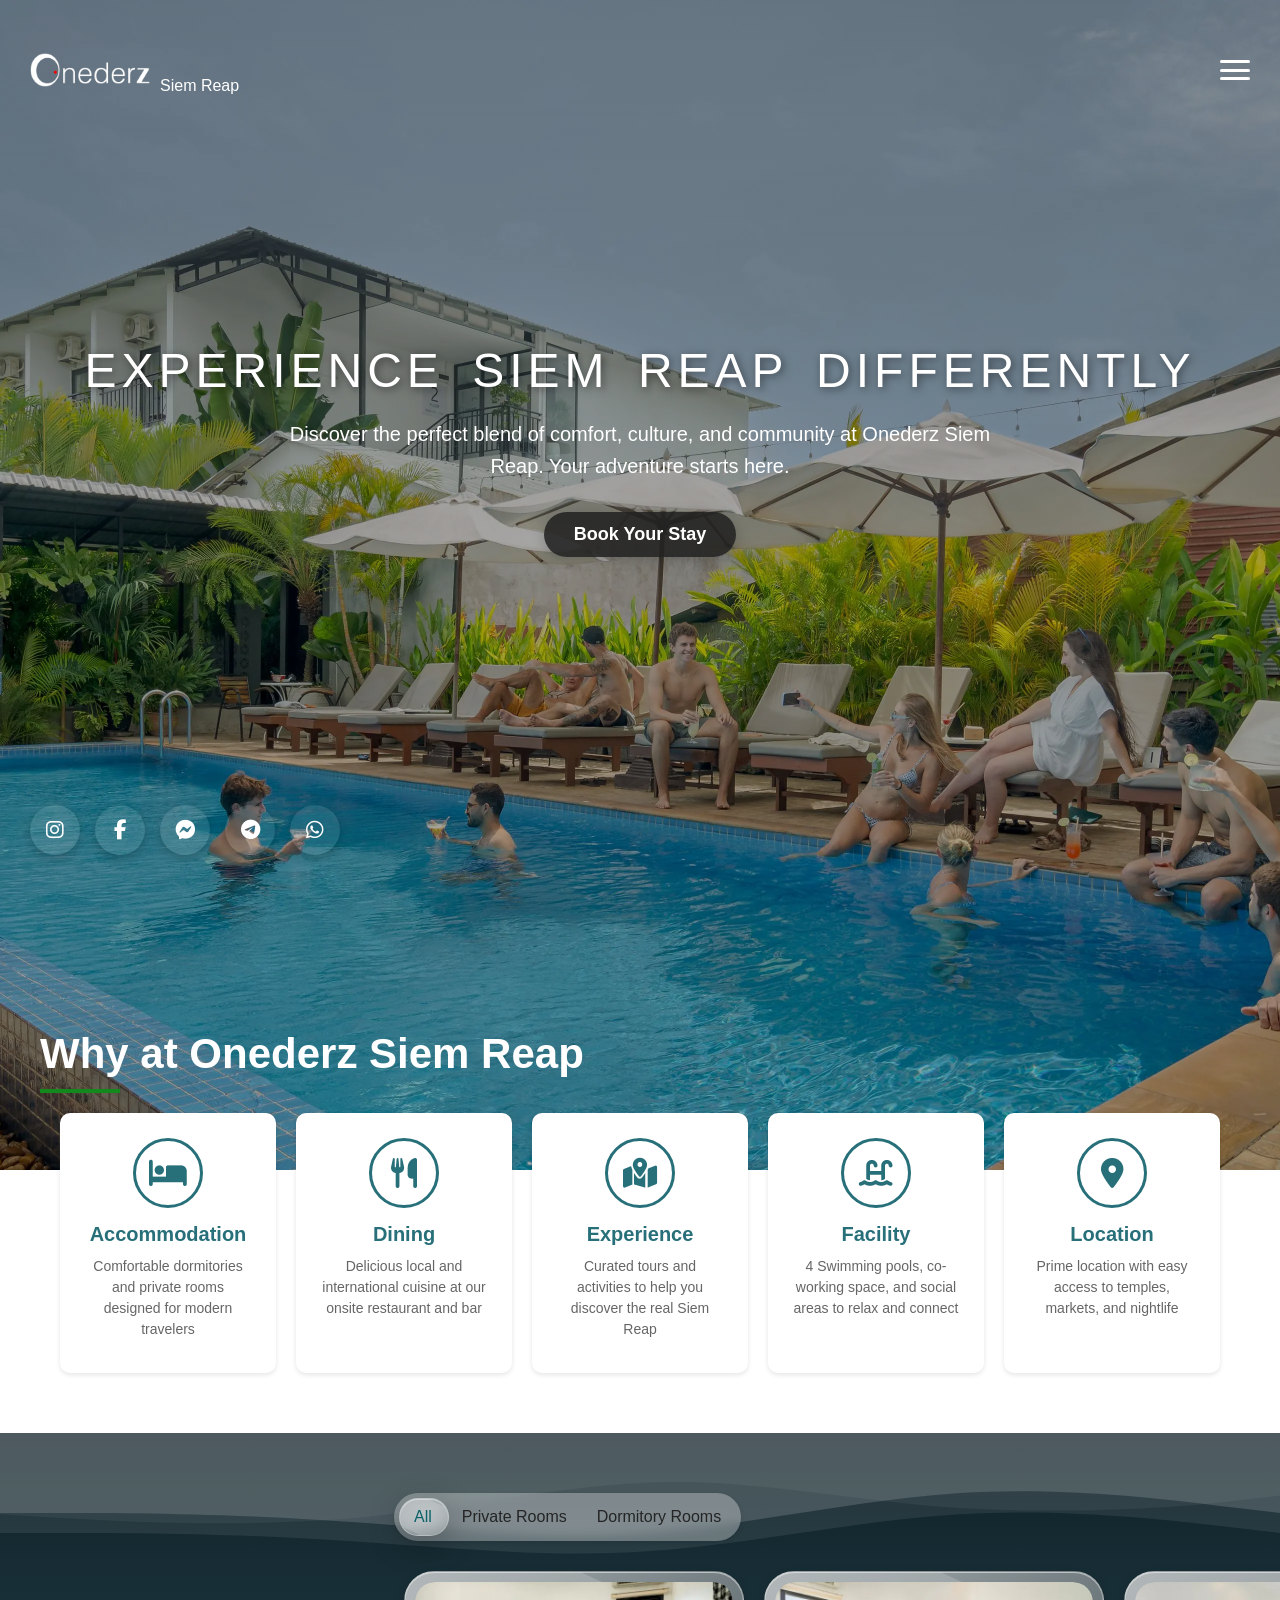
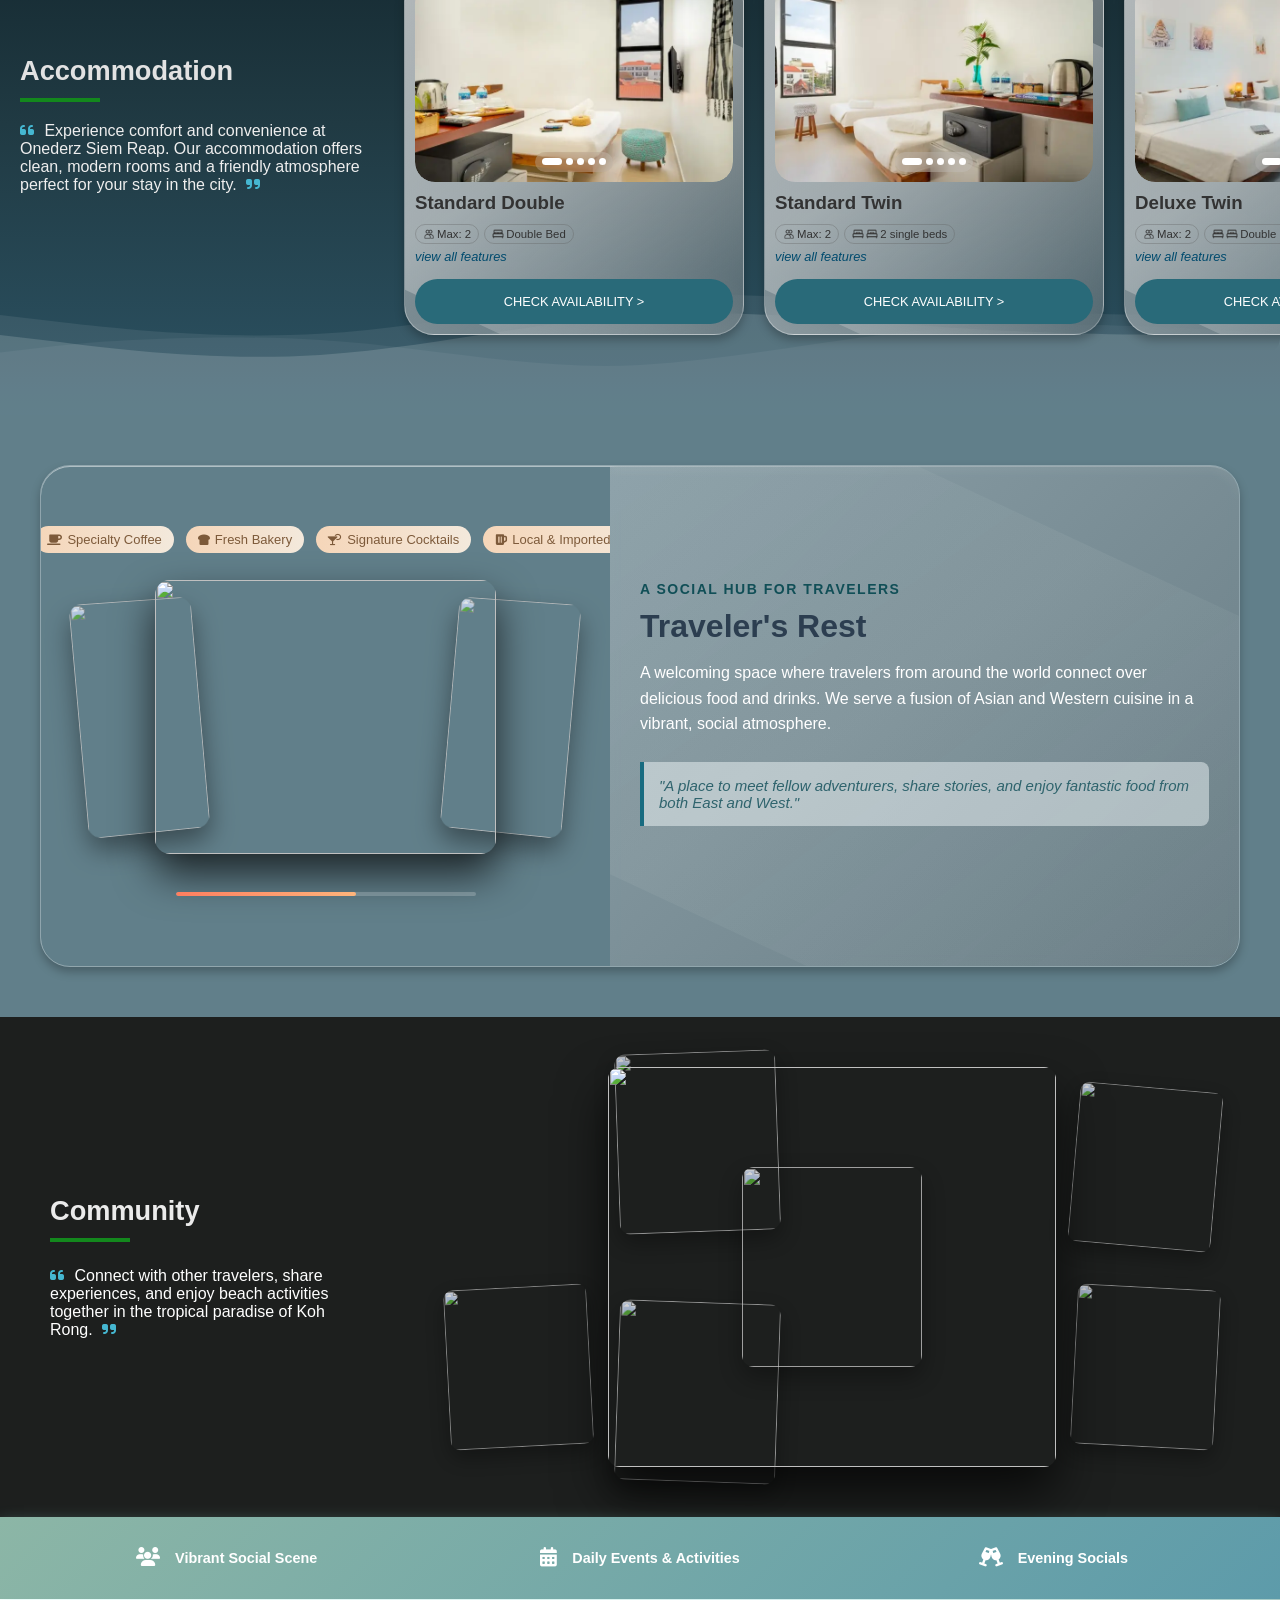
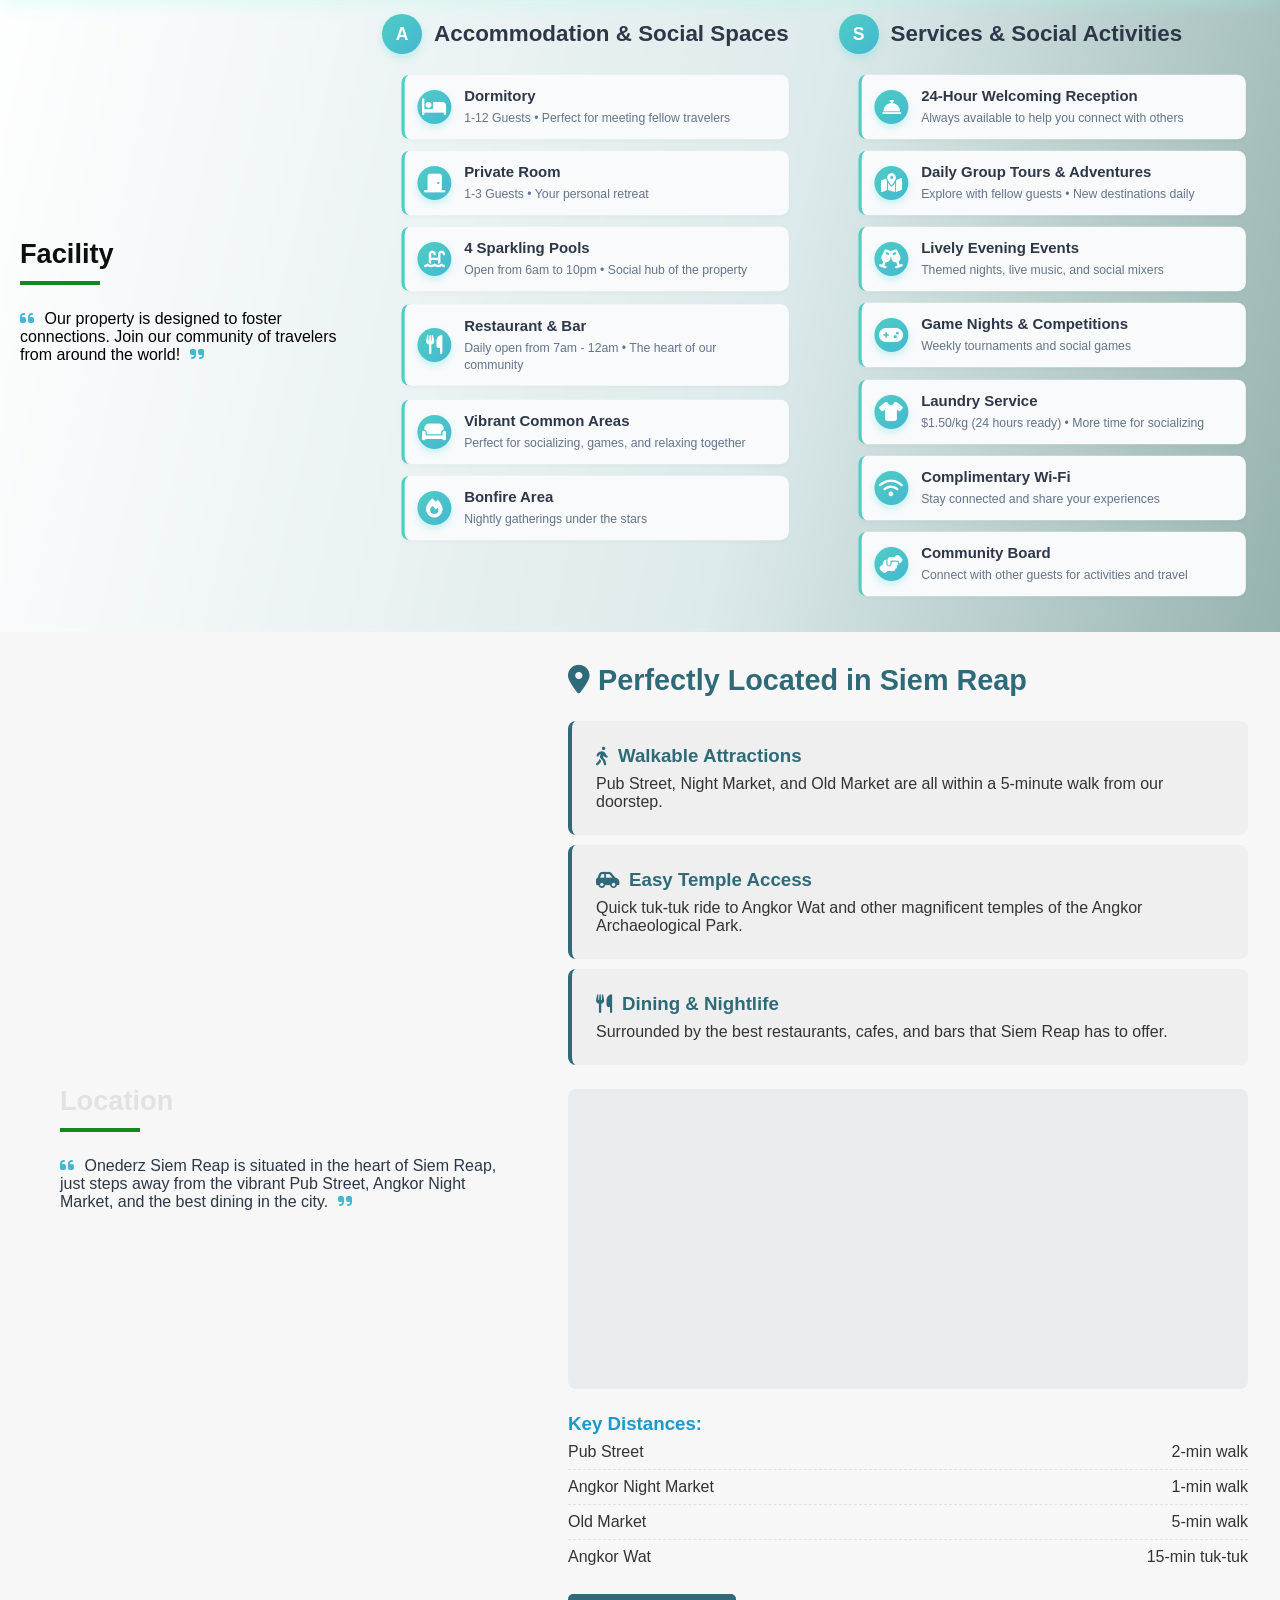
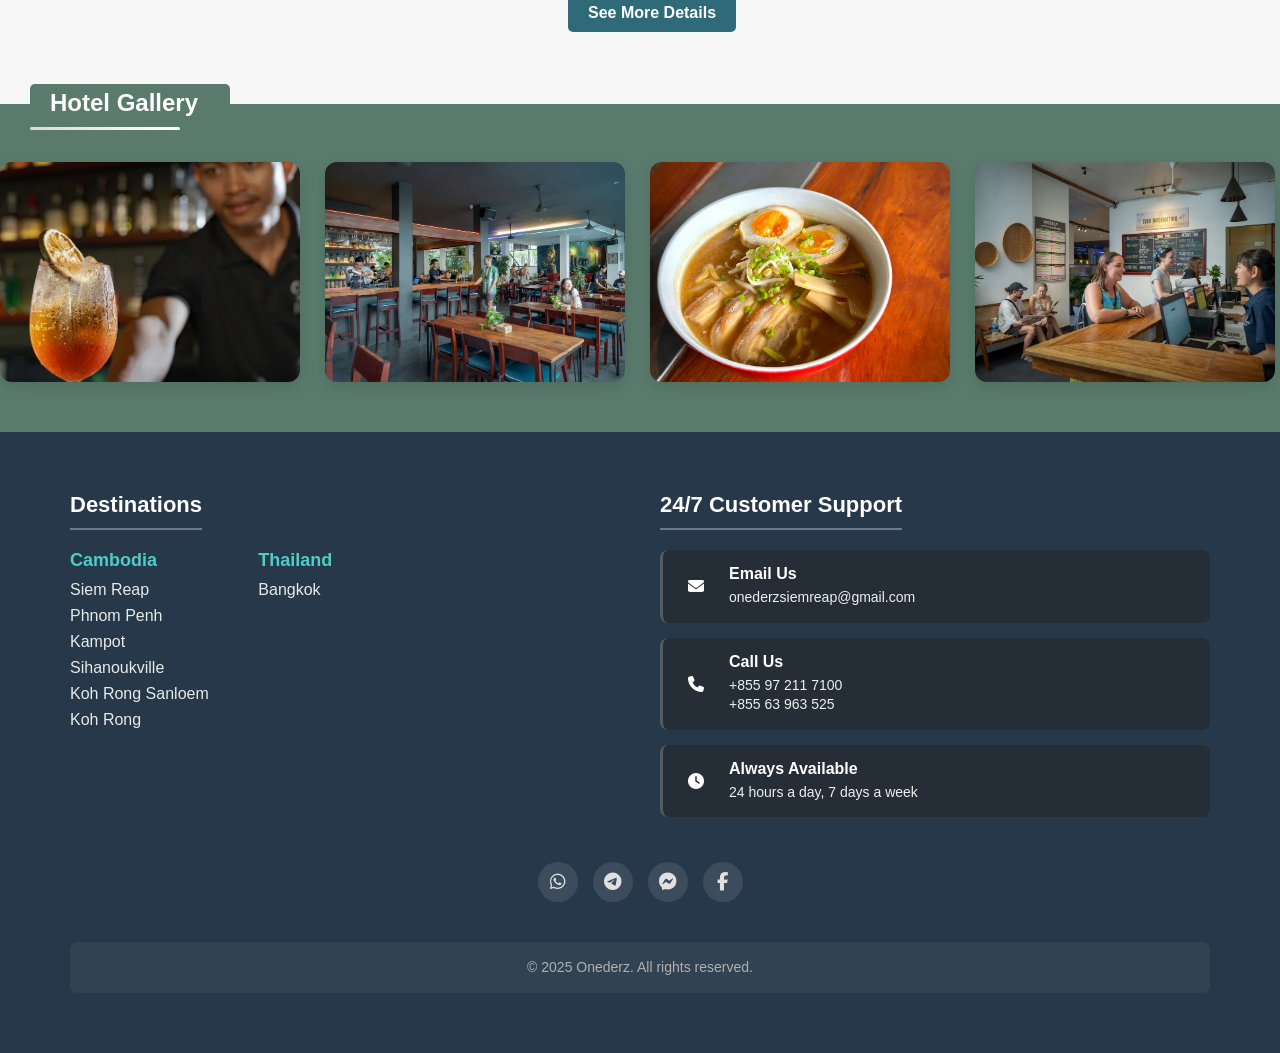
==== commit 51234678: "Add files via upload" ====
--- a/siem-reap/index.html
+++ b/siem-reap/index.html
@@ -206,8 +206,8 @@
                                     <div class="room-content">
     <h3>Standard Double</h3>
     <div class="room-type-icon">
-        <p><img src="../../mobile-image/fac-svg/icon-people.webp" alt=""> Max: 2</p>
-        <p><img src="../../mobile-image/fac-svg/double-bed.webp" alt=""> Double Bed</p>
+        <p><img src="../mobile-image/fac-svg/icon-people.webp" alt=""> Max: 2</p>
+        <p><img src="../mobile-image/fac-svg/double-bed.webp" alt=""> Double Bed</p>
         </div>
     
     <div class="room-features-container">
@@ -218,19 +218,19 @@
       
       <div class="room-features-popup">
         <h3>Standard Double</h3>
-        <p><img src="../../mobile-image/fac-svg/icon-people.webp" alt=""> Max: 2</p>
-        <p><img src="../../mobile-image/fac-svg/double-bed.webp" alt=""> Double Bed</p>
-        <p><img src="../../mobile-image/fac-svg/icon-shower.webp" alt=""> Private Bathroom</p>
-        <p><img src="../../mobile-image/fac-svg/safe-box.webp" alt=""> Digital safe box</p>
-        <p><img src="../../mobile-image/fac-svg/icon-snow.webp" alt=""> Air conditioning</p>
-        <p><img src="../../mobile-image/fac-svg/icon-wifi.webp" alt=""> Wifi</p>
-        <p><img src="../../mobile-image/fac-svg/tv-monitor.webp" alt=""> TV</p>
-        <p><img src="../../mobile-image/fac-svg/kettle.webp" alt=""> Electric kettle</p>
-        <p><img src="../../mobile-image/fac-svg/towel.webp" alt=""> Towels</p>
-        <p><img src="../../mobile-image/fac-svg/icon-soket.webp" alt=""> Socket near the bed</p>
-        <p><img src="../../mobile-image/fac-svg/refrigerator.webp" alt=""> Refrigerator</p>
-        <p><img src="../../mobile-image/fac-svg/toiletries.webp" alt=""> Shampoo, Shower gel, Hand Soap</p>
-        <p><img src="../../mobile-image/fac-svg/hair-dryer.webp" alt=""> Hair dryer</p>
+        <p><img src="../mobile-image/fac-svg/icon-people.webp" alt=""> Max: 2</p>
+        <p><img src="../mobile-image/fac-svg/double-bed.webp" alt=""> Double Bed</p>
+        <p><img src="../mobile-image/fac-svg/icon-shower.webp" alt=""> Private Bathroom</p>
+        <p><img src="../mobile-image/fac-svg/safe-box.webp" alt=""> Digital safe box</p>
+        <p><img src="../mobile-image/fac-svg/icon-snow.webp" alt=""> Air conditioning</p>
+        <p><img src="../mobile-image/fac-svg/icon-wifi.webp" alt=""> Wifi</p>
+        <p><img src="../mobile-image/fac-svg/tv-monitor.webp" alt=""> TV</p>
+        <p><img src="../mobile-image/fac-svg/kettle.webp" alt=""> Electric kettle</p>
+        <p><img src="../mobile-image/fac-svg/towel.webp" alt=""> Towels</p>
+        <p><img src="../mobile-image/fac-svg/icon-soket.webp" alt=""> Socket near the bed</p>
+        <p><img src="../mobile-image/fac-svg/refrigerator.webp" alt=""> Refrigerator</p>
+        <p><img src="../mobile-image/fac-svg/toiletries.webp" alt=""> Shampoo, Shower gel, Hand Soap</p>
+        <p><img src="../mobile-image/fac-svg/hair-dryer.webp" alt=""> Hair dryer</p>
       </div>
     </div>
                                     <a href="https://hotels.cloudbeds.com/en/reservation/rmVKYa?currency=usd">CHECK AVAILABILITY &#62;</a>
@@ -254,8 +254,8 @@
                                 <div class="room-content">
                                     <h3>Standard Twin</h3>
                                     <div class="room-type-icon">
-        <p><img src="../../mobile-image/fac-svg/icon-people.webp" alt=""> Max: 2</p>
-        <p><img src="../../mobile-image/fac-svg/single-bed.webp" alt=""><img src="../../mobile-image/fac-svg/single-bed.webp" alt=""> 2 single beds</p>
+        <p><img src="../mobile-image/fac-svg/icon-people.webp" alt=""> Max: 2</p>
+        <p><img src="../mobile-image/fac-svg/single-bed.webp" alt=""><img src="../mobile-image/fac-svg/single-bed.webp" alt=""> 2 single beds</p>
         </div>
                                     <div class="room-features-container">
       <div class="room-features-preview">
@@ -263,19 +263,19 @@
       </div>
                                     <div class="room-features-popup">
                                         <h3>Standard Twin</h3>
-                                        <p><img src="../../mobile-image/fac-svg/icon-people.webp" alt=""> Max: 2</p>
-                                        <p><img src="../../mobile-image/fac-svg/single-bed.webp" alt=""><img src="../../mobile-image/fac-svg/single-bed.webp" alt=""> 2 single beds</p>
-                                        <p><img src="../../mobile-image/fac-svg/icon-shower.webp" alt=""> Private Bathroom</p>
-                                        <p><img src="../../mobile-image/fac-svg/safe-box.webp" alt=""> Digital safe box</p>
-                                        <p><img src="../../mobile-image/fac-svg/icon-snow.webp" alt=""> Air conditioning</p>
-                                        <p><img src="../../mobile-image/fac-svg/icon-wifi.webp" alt=""> Wifi</p>
-                                        <p><img src="../../mobile-image/fac-svg/tv-monitor.webp" alt=""> TV</p>
-                                        <p><img src="../../mobile-image/fac-svg/kettle.webp" alt=""> Electric kettle</p>
-                                        <p><img src="../../mobile-image/fac-svg/towel.webp" alt=""> Towels</p>
-                                        <p><img src="../../mobile-image/fac-svg/icon-soket.webp" alt=""> Socket near the bed</p>
-                                        <p><img src="../../mobile-image/fac-svg/refrigerator.webp" alt=""> Refrigerator</p>
-                                        <p><img src="../../mobile-image/fac-svg/toiletries.webp" alt=""> Shampoo, Shower gel, Hand Soap</p>
-                                        <p><img src="../../mobile-image/fac-svg/hair-dryer.webp" alt=""> Hair dryer</p>
+                                        <p><img src="../mobile-image/fac-svg/icon-people.webp" alt=""> Max: 2</p>
+                                        <p><img src="../mobile-image/fac-svg/single-bed.webp" alt=""><img src="../mobile-image/fac-svg/single-bed.webp" alt=""> 2 single beds</p>
+                                        <p><img src="../mobile-image/fac-svg/icon-shower.webp" alt=""> Private Bathroom</p>
+                                        <p><img src="../mobile-image/fac-svg/safe-box.webp" alt=""> Digital safe box</p>
+                                        <p><img src="../mobile-image/fac-svg/icon-snow.webp" alt=""> Air conditioning</p>
+                                        <p><img src="../mobile-image/fac-svg/icon-wifi.webp" alt=""> Wifi</p>
+                                        <p><img src="../mobile-image/fac-svg/tv-monitor.webp" alt=""> TV</p>
+                                        <p><img src="../mobile-image/fac-svg/kettle.webp" alt=""> Electric kettle</p>
+                                        <p><img src="../mobile-image/fac-svg/towel.webp" alt=""> Towels</p>
+                                        <p><img src="../mobile-image/fac-svg/icon-soket.webp" alt=""> Socket near the bed</p>
+                                        <p><img src="../mobile-image/fac-svg/refrigerator.webp" alt=""> Refrigerator</p>
+                                        <p><img src="../mobile-image/fac-svg/toiletries.webp" alt=""> Shampoo, Shower gel, Hand Soap</p>
+                                        <p><img src="../mobile-image/fac-svg/hair-dryer.webp" alt=""> Hair dryer</p>
                                     </div>
                                     </div>
                                     
@@ -302,8 +302,8 @@
                                 <div class="room-content">
                                     <h3>Deluxe Twin</h3>
                                     <div class="room-type-icon">
-                                    <p><img src="../../mobile-image/fac-svg/icon-people.webp" alt=""> Max: 2</p>
-                                        <p><img src="../../mobile-image/fac-svg/double-bed.webp" alt=""><img src="../../mobile-image/fac-svg/single-bed.webp" alt=""> Double bed + Single bed</p>
+                                    <p><img src="../mobile-image/fac-svg/icon-people.webp" alt=""> Max: 2</p>
+                                        <p><img src="../mobile-image/fac-svg/double-bed.webp" alt=""><img src="../mobile-image/fac-svg/single-bed.webp" alt=""> Double bed + Single bed</p>
                                 </div>
                                     <div class="room-features-container">
                                     <div class="room-features-preview">
@@ -311,19 +311,19 @@
                                     </div>
                                     <div class="room-features-popup">
                                         <h3>Deluxe Twin</h3>
-                                        <p><img src="../../mobile-image/fac-svg/icon-people.webp" alt=""> Max: 3</p>
-                                        <p><img src="../../mobile-image/fac-svg/double-bed.webp" alt=""><img src="../../mobile-image/fac-svg/single-bed.webp" alt=""> Double bed + Single bed</p>
-                                        <p><img src="../../mobile-image/fac-svg/icon-shower.webp" alt=""> Private Bathroom</p>
-                                        <p><img src="../../mobile-image/fac-svg/safe-box.webp" alt=""> Digital safe box</p>
-                                        <p><img src="../../mobile-image/fac-svg/icon-snow.webp" alt=""> Air conditioning</p>
-                                        <p><img src="../../mobile-image/fac-svg/icon-wifi.webp" alt=""> Wifi</p>
-                                        <p><img src="../../mobile-image/fac-svg/tv-monitor.webp" alt=""> TV</p>
-                                        <p><img src="../../mobile-image/fac-svg/kettle.webp" alt=""> Electric kettle</p>
-                                        <p><img src="../../mobile-image/fac-svg/towel.webp" alt=""> Towels</p>
-                                        <p><img src="../../mobile-image/fac-svg/icon-soket.webp" alt=""> Socket near the bed</p>
-                                        <p><img src="../../mobile-image/fac-svg/refrigerator.webp" alt=""> Refrigerator</p>
-                                        <p><img src="../../mobile-image/fac-svg/toiletries.webp" alt=""> Shampoo, Shower gel, Hand Soap</p>
-                                        <p><img src="../../mobile-image/fac-svg/hair-dryer.webp" alt=""> Hair dryer</p>
+                                        <p><img src="../mobile-image/fac-svg/icon-people.webp" alt=""> Max: 3</p>
+                                        <p><img src="../mobile-image/fac-svg/double-bed.webp" alt=""><img src="../mobile-image/fac-svg/single-bed.webp" alt=""> Double bed + Single bed</p>
+                                        <p><img src="../mobile-image/fac-svg/icon-shower.webp" alt=""> Private Bathroom</p>
+                                        <p><img src="../mobile-image/fac-svg/safe-box.webp" alt=""> Digital safe box</p>
+                                        <p><img src="../mobile-image/fac-svg/icon-snow.webp" alt=""> Air conditioning</p>
+                                        <p><img src="../mobile-image/fac-svg/icon-wifi.webp" alt=""> Wifi</p>
+                                        <p><img src="../mobile-image/fac-svg/tv-monitor.webp" alt=""> TV</p>
+                                        <p><img src="../mobile-image/fac-svg/kettle.webp" alt=""> Electric kettle</p>
+                                        <p><img src="../mobile-image/fac-svg/towel.webp" alt=""> Towels</p>
+                                        <p><img src="../mobile-image/fac-svg/icon-soket.webp" alt=""> Socket near the bed</p>
+                                        <p><img src="../mobile-image/fac-svg/refrigerator.webp" alt=""> Refrigerator</p>
+                                        <p><img src="../mobile-image/fac-svg/toiletries.webp" alt=""> Shampoo, Shower gel, Hand Soap</p>
+                                        <p><img src="../mobile-image/fac-svg/hair-dryer.webp" alt=""> Hair dryer</p>
                                     </div>
                                     </div>
                                     <a href="https://hotels.cloudbeds.com/en/reservation/rmVKYa?currency=usd">CHECK AVAILABILITY &#62;</a>
@@ -347,8 +347,8 @@
                                 <div class="room-content">
                                     <h3>Deluxe Triple</h3>
                                     <div class="room-type-icon">
-                                    <p><img src="../../mobile-image/fac-svg/icon-people.webp" alt=""> Max: 3</p>
-                                        <p><img src="../../mobile-image/fac-svg/double-bed.webp" alt=""><img src="../../mobile-image/fac-svg/single-bed.webp" alt=""> Double bed + Single bed</p>
+                                    <p><img src="../mobile-image/fac-svg/icon-people.webp" alt=""> Max: 3</p>
+                                        <p><img src="../mobile-image/fac-svg/double-bed.webp" alt=""><img src="../mobile-image/fac-svg/single-bed.webp" alt=""> Double bed + Single bed</p>
                                 </div>
                                     <div class="room-features-container">
                                     <div class="room-features-preview">
@@ -356,19 +356,19 @@
                                     </div>
                                     <div class="room-features-popup">
                                         <h3>Deluxe Triple</h3>
-                                        <p><img src="../../mobile-image/fac-svg/icon-people.webp" alt=""> Max: 3</p>
-                                        <p><img src="../../mobile-image/fac-svg/double-bed.webp" alt=""><img src="../../mobile-image/fac-svg/single-bed.webp" alt=""> Double bed + Single bed</p>
-                                        <p><img src="../../mobile-image/fac-svg/icon-shower.webp" alt=""> Private Bathroom</p>
-                                        <p><img src="../../mobile-image/fac-svg/safe-box.webp" alt=""> Digital safe box</p>
-                                        <p><img src="../../mobile-image/fac-svg/icon-snow.webp" alt=""> Air conditioning</p>
-                                        <p><img src="../../mobile-image/fac-svg/icon-wifi.webp" alt=""> Wifi</p>
-                                        <p><img src="../../mobile-image/fac-svg/tv-monitor.webp" alt=""> TV</p>
-                                        <p><img src="../../mobile-image/fac-svg/kettle.webp" alt=""> Electric kettle</p>
-                                        <p><img src="../../mobile-image/fac-svg/towel.webp" alt=""> Towels</p>
-                                        <p><img src="../../mobile-image/fac-svg/icon-soket.webp" alt=""> Socket near the bed</p>
-                                        <p><img src="../../mobile-image/fac-svg/refrigerator.webp" alt=""> Refrigerator</p>
-                                        <p><img src="../../mobile-image/fac-svg/toiletries.webp" alt=""> Shampoo, Shower gel, Hand Soap</p>
-                                        <p><img src="../../mobile-image/fac-svg/hair-dryer.webp" alt=""> Hair dryer</p>
+                                        <p><img src="../mobile-image/fac-svg/icon-people.webp" alt=""> Max: 3</p>
+                                        <p><img src="../mobile-image/fac-svg/double-bed.webp" alt=""><img src="../mobile-image/fac-svg/single-bed.webp" alt=""> Double bed + Single bed</p>
+                                        <p><img src="../mobile-image/fac-svg/icon-shower.webp" alt=""> Private Bathroom</p>
+                                        <p><img src="../mobile-image/fac-svg/safe-box.webp" alt=""> Digital safe box</p>
+                                        <p><img src="../mobile-image/fac-svg/icon-snow.webp" alt=""> Air conditioning</p>
+                                        <p><img src="../mobile-image/fac-svg/icon-wifi.webp" alt=""> Wifi</p>
+                                        <p><img src="../mobile-image/fac-svg/tv-monitor.webp" alt=""> TV</p>
+                                        <p><img src="../mobile-image/fac-svg/kettle.webp" alt=""> Electric kettle</p>
+                                        <p><img src="../mobile-image/fac-svg/towel.webp" alt=""> Towels</p>
+                                        <p><img src="../mobile-image/fac-svg/icon-soket.webp" alt=""> Socket near the bed</p>
+                                        <p><img src="../mobile-image/fac-svg/refrigerator.webp" alt=""> Refrigerator</p>
+                                        <p><img src="../mobile-image/fac-svg/toiletries.webp" alt=""> Shampoo, Shower gel, Hand Soap</p>
+                                        <p><img src="../mobile-image/fac-svg/hair-dryer.webp" alt=""> Hair dryer</p>
                                     </div>
                                     </div>
                                     <a href="https://hotels.cloudbeds.com/en/reservation/rmVKYa?currency=usd">CHECK AVAILABILITY &#62;</a>
@@ -395,8 +395,8 @@
                                 <div class="room-content">
                                     <h3>Superior Double Balcony</h3>
                                     <div class="room-type-icon">
-                                    <p><img src="../../mobile-image/fac-svg/icon-people.webp" alt=""> Max: 2</p>
-                                        <p><img src="../../mobile-image/fac-svg/double-bed.webp" alt=""> Double bed</p>
+                                    <p><img src="../mobile-image/fac-svg/icon-people.webp" alt=""> Max: 2</p>
+                                        <p><img src="../mobile-image/fac-svg/double-bed.webp" alt=""> Double bed</p>
                                 </div>
                                     <div class="room-features-container">
                                     <div class="room-features-preview">
@@ -404,20 +404,20 @@
                                     </div>
                                     <div class="room-features-popup">
                                         <h3>Superior Double Balcony</h3>
-                                        <p><img src="../../mobile-image/fac-svg/icon-people.webp" alt=""> Max: 2</p>
-                                        <p><img src="../../mobile-image/fac-svg/double-bed.webp" alt="">Double bed</p>
-                                        <p><img src="../../mobile-image/fac-svg/icon-shower.webp" alt=""> Private Bathroom</p>
-                                        <p><img src="../../mobile-image/fac-svg/safe-box.webp" alt=""> Digital safe box</p>
-                                        <p><img src="../../mobile-image/fac-svg/icon-snow.webp" alt=""> Air conditioning</p>
-                                        <p><img src="../../mobile-image/fac-svg/icon-wifi.webp" alt=""> Wifi</p>
-                                        <p><img src="../../mobile-image/fac-svg/tv-monitor.webp" alt=""> TV</p>
-                                        <p><img src="../../mobile-image/fac-svg/kettle.webp" alt=""> Electric kettle</p>
-                                        <p><img src="../../mobile-image/fac-svg/towel.webp" alt=""> Towels</p>
-                                        <p><img src="../../mobile-image/fac-svg/icon-soket.webp" alt=""> Socket near the bed</p>
-                                        <p><img src="../../mobile-image/fac-svg/refrigerator.webp" alt=""> Refrigerator</p>
-                                        <p><img src="../../mobile-image/fac-svg/toiletries.webp" alt=""> Shampoo, Shower gel, Hand Soap</p>
-                                        <p><img src="../../mobile-image/fac-svg/hair-dryer.webp" alt=""> Hair dryer</p>
-                                        <p><img src="../../mobile-image/fac-svg/balcony.webp" alt=""> Balcony</p>
+                                        <p><img src="../mobile-image/fac-svg/icon-people.webp" alt=""> Max: 2</p>
+                                        <p><img src="../mobile-image/fac-svg/double-bed.webp" alt="">Double bed</p>
+                                        <p><img src="../mobile-image/fac-svg/icon-shower.webp" alt=""> Private Bathroom</p>
+                                        <p><img src="../mobile-image/fac-svg/safe-box.webp" alt=""> Digital safe box</p>
+                                        <p><img src="../mobile-image/fac-svg/icon-snow.webp" alt=""> Air conditioning</p>
+                                        <p><img src="../mobile-image/fac-svg/icon-wifi.webp" alt=""> Wifi</p>
+                                        <p><img src="../mobile-image/fac-svg/tv-monitor.webp" alt=""> TV</p>
+                                        <p><img src="../mobile-image/fac-svg/kettle.webp" alt=""> Electric kettle</p>
+                                        <p><img src="../mobile-image/fac-svg/towel.webp" alt=""> Towels</p>
+                                        <p><img src="../mobile-image/fac-svg/icon-soket.webp" alt=""> Socket near the bed</p>
+                                        <p><img src="../mobile-image/fac-svg/refrigerator.webp" alt=""> Refrigerator</p>
+                                        <p><img src="../mobile-image/fac-svg/toiletries.webp" alt=""> Shampoo, Shower gel, Hand Soap</p>
+                                        <p><img src="../mobile-image/fac-svg/hair-dryer.webp" alt=""> Hair dryer</p>
+                                        <p><img src="../mobile-image/fac-svg/balcony.webp" alt=""> Balcony</p>
                                     </div>
                                     </div>
                                     <a href="https://hotels.cloudbeds.com/en/reservation/rmVKYa?currency=usd">CHECK AVAILABILITY &#62;</a>
@@ -443,8 +443,8 @@
                                 <div class="room-content">
                                     <h3>Superior Twin Balcony</h3>
                                     <div class="room-type-icon">
-                                    <p><img src="../../mobile-image/fac-svg/icon-people.webp" alt=""> Max: 2</p>
-                                        <p><img src="../../mobile-image/fac-svg/single-bed.webp" alt=""><img src="../../mobile-image/fac-svg/single-bed.webp" alt=""> 2 single beds</p>
+                                    <p><img src="../mobile-image/fac-svg/icon-people.webp" alt=""> Max: 2</p>
+                                        <p><img src="../mobile-image/fac-svg/single-bed.webp" alt=""><img src="../mobile-image/fac-svg/single-bed.webp" alt=""> 2 single beds</p>
                                 </div>
                                     <div class="room-features-container">
                                     <div class="room-features-preview">
@@ -452,20 +452,20 @@
                                     </div>
                                     <div class="room-features-popup">
                                         <h3>Superior Twin Room with Balcony</h3>
-                                        <p><img src="../../mobile-image/fac-svg/icon-people.webp" alt=""> Max: 2</p>
-                                        <p><img src="../../mobile-image/fac-svg/single-bed.webp" alt=""><img src="../../mobile-image/fac-svg/single-bed.webp" alt=""> 2 single beds</p>
-                                        <p><img src="../../mobile-image/fac-svg/icon-shower.webp" alt=""> Private Bathroom</p>
-                                        <p><img src="../../mobile-image/fac-svg/safe-box.webp" alt=""> Digital safe box</p>
-                                        <p><img src="../../mobile-image/fac-svg/icon-snow.webp" alt=""> Air conditioning</p>
-                                        <p><img src="../../mobile-image/fac-svg/icon-wifi.webp" alt=""> Wifi</p>
-                                        <p><img src="../../mobile-image/fac-svg/tv-monitor.webp" alt=""> TV</p>
-                                        <p><img src="../../mobile-image/fac-svg/kettle.webp" alt=""> Electric kettle</p>
-                                        <p><img src="../../mobile-image/fac-svg/towel.webp" alt=""> Towels</p>
-                                        <p><img src="../../mobile-image/fac-svg/icon-soket.webp" alt=""> Socket near the bed</p>
-                                        <p><img src="../../mobile-image/fac-svg/refrigerator.webp" alt=""> Refrigerator</p>
-                                        <p><img src="../../mobile-image/fac-svg/toiletries.webp" alt=""> Shampoo, Shower gel, Hand Soap</p>
-                                        <p><img src="../../mobile-image/fac-svg/hair-dryer.webp" alt=""> Hair dryer</p>
-                                        <p><img src="../../mobile-image/fac-svg/balcony.webp" alt=""> Balcony</p>
+                                        <p><img src="../mobile-image/fac-svg/icon-people.webp" alt=""> Max: 2</p>
+                                        <p><img src="../mobile-image/fac-svg/single-bed.webp" alt=""><img src="../mobile-image/fac-svg/single-bed.webp" alt=""> 2 single beds</p>
+                                        <p><img src="../mobile-image/fac-svg/icon-shower.webp" alt=""> Private Bathroom</p>
+                                        <p><img src="../mobile-image/fac-svg/safe-box.webp" alt=""> Digital safe box</p>
+                                        <p><img src="../mobile-image/fac-svg/icon-snow.webp" alt=""> Air conditioning</p>
+                                        <p><img src="../mobile-image/fac-svg/icon-wifi.webp" alt=""> Wifi</p>
+                                        <p><img src="../mobile-image/fac-svg/tv-monitor.webp" alt=""> TV</p>
+                                        <p><img src="../mobile-image/fac-svg/kettle.webp" alt=""> Electric kettle</p>
+                                        <p><img src="../mobile-image/fac-svg/towel.webp" alt=""> Towels</p>
+                                        <p><img src="../mobile-image/fac-svg/icon-soket.webp" alt=""> Socket near the bed</p>
+                                        <p><img src="../mobile-image/fac-svg/refrigerator.webp" alt=""> Refrigerator</p>
+                                        <p><img src="../mobile-image/fac-svg/toiletries.webp" alt=""> Shampoo, Shower gel, Hand Soap</p>
+                                        <p><img src="../mobile-image/fac-svg/hair-dryer.webp" alt=""> Hair dryer</p>
+                                        <p><img src="../mobile-image/fac-svg/balcony.webp" alt=""> Balcony</p>
                                     </div>
                                     </div>
                                     <a href="https://hotels.cloudbeds.com/en/reservation/rmVKYa?currency=usd">CHECK AVAILABILITY &#62;</a>
@@ -492,8 +492,8 @@
                                 <div class="room-content">
                                     <h3>Superior Double @WW</h3>
                                     <div class="room-type-icon">
-                                    <p><img src="../../mobile-image/fac-svg/icon-people.webp" alt=""> Max: 2</p>
-                                        <p><img src="../../mobile-image/fac-svg/double-bed.webp" alt=""> Double bed</p>
+                                    <p><img src="../mobile-image/fac-svg/icon-people.webp" alt=""> Max: 2</p>
+                                        <p><img src="../mobile-image/fac-svg/double-bed.webp" alt=""> Double bed</p>
                                 </div>
                                     <div class="room-features-container">
                                     <div class="room-features-preview">
@@ -501,19 +501,19 @@
                                     </div>
                                     <div class="room-features-popup">
                                         <h3>Superior Double @WW</h3>
-                                        <p><img src="../../mobile-image/fac-svg/icon-people.webp" alt=""> Max: 2</p>
-                                        <p><img src="../../mobile-image/fac-svg/double-bed.webp" alt=""> Double bed</p>
-                                        <p><img src="../../mobile-image/fac-svg/icon-shower.webp" alt=""> Private Bathroom</p>
-                                        <p><img src="../../mobile-image/fac-svg/safe-box.webp" alt=""> Digital safe box</p>
-                                        <p><img src="../../mobile-image/fac-svg/icon-snow.webp" alt=""> Air conditioning</p>
-                                        <p><img src="../../mobile-image/fac-svg/icon-wifi.webp" alt=""> Wifi</p>
-                                        <p><img src="../../mobile-image/fac-svg/tv-monitor.webp" alt=""> TV</p>
-                                        <p><img src="../../mobile-image/fac-svg/kettle.webp" alt=""> Electric kettle</p>
-                                        <p><img src="../../mobile-image/fac-svg/towel.webp" alt=""> Towels</p>
-                                        <p><img src="../../mobile-image/fac-svg/icon-soket.webp" alt=""> Socket near the bed</p>
-                                        <p><img src="../../mobile-image/fac-svg/refrigerator.webp" alt=""> Refrigerator</p>
-                                        <p><img src="../../mobile-image/fac-svg/toiletries.webp" alt=""> Shampoo, Shower gel, Hand Soap</p>
-                                        <p><img src="../../mobile-image/fac-svg/hair-dryer.webp" alt=""> Hair dryer</p>
+                                        <p><img src="../mobile-image/fac-svg/icon-people.webp" alt=""> Max: 2</p>
+                                        <p><img src="../mobile-image/fac-svg/double-bed.webp" alt=""> Double bed</p>
+                                        <p><img src="../mobile-image/fac-svg/icon-shower.webp" alt=""> Private Bathroom</p>
+                                        <p><img src="../mobile-image/fac-svg/safe-box.webp" alt=""> Digital safe box</p>
+                                        <p><img src="../mobile-image/fac-svg/icon-snow.webp" alt=""> Air conditioning</p>
+                                        <p><img src="../mobile-image/fac-svg/icon-wifi.webp" alt=""> Wifi</p>
+                                        <p><img src="../mobile-image/fac-svg/tv-monitor.webp" alt=""> TV</p>
+                                        <p><img src="../mobile-image/fac-svg/kettle.webp" alt=""> Electric kettle</p>
+                                        <p><img src="../mobile-image/fac-svg/towel.webp" alt=""> Towels</p>
+                                        <p><img src="../mobile-image/fac-svg/icon-soket.webp" alt=""> Socket near the bed</p>
+                                        <p><img src="../mobile-image/fac-svg/refrigerator.webp" alt=""> Refrigerator</p>
+                                        <p><img src="../mobile-image/fac-svg/toiletries.webp" alt=""> Shampoo, Shower gel, Hand Soap</p>
+                                        <p><img src="../mobile-image/fac-svg/hair-dryer.webp" alt=""> Hair dryer</p>
                                     </div>
                                     </div>
                                     <a href="https://hotels.cloudbeds.com/en/reservation/rmVKYa?currency=usd">CHECK AVAILABILITY &#62;</a>
@@ -539,8 +539,8 @@
                                 <div class="room-content">
                                     <h3>Superior Twin @WW</h3>
                                     <div class="room-type-icon">
-                                    <p><img src="../../mobile-image/fac-svg/icon-people.webp" alt=""> Max: 2</p>
-                                        <p><img src="../../mobile-image/fac-svg/single-bed.webp" alt=""><img src="../../mobile-image/fac-svg/single-bed.webp" alt=""> 2 Single beds</p>
+                                    <p><img src="../mobile-image/fac-svg/icon-people.webp" alt=""> Max: 2</p>
+                                        <p><img src="../mobile-image/fac-svg/single-bed.webp" alt=""><img src="../mobile-image/fac-svg/single-bed.webp" alt=""> 2 Single beds</p>
                                 </div>
                                     <div class="room-features-container">
                                     <div class="room-features-preview">
@@ -548,19 +548,19 @@
                                     </div>
                                     <div class="room-features-popup">
                                         <h3>Superior Twin @WW</h3>
-                                        <p><img src="../../mobile-image/fac-svg/icon-people.webp" alt=""> Max: 2</p>
-                                        <p><img src="../../mobile-image/fac-svg/single-bed.webp" alt=""><img src="../../mobile-image/fac-svg/single-bed.webp" alt=""> 2 Single beds</p>
-                                        <p><img src="../../mobile-image/fac-svg/icon-shower.webp" alt=""> Private Bathroom</p>
-                                        <p><img src="../../mobile-image/fac-svg/safe-box.webp" alt=""> Digital safe box</p>
-                                        <p><img src="../../mobile-image/fac-svg/icon-snow.webp" alt=""> Air conditioning</p>
-                                        <p><img src="../../mobile-image/fac-svg/icon-wifi.webp" alt=""> Wifi</p>
-                                        <p><img src="../../mobile-image/fac-svg/tv-monitor.webp" alt=""> TV</p>
-                                        <p><img src="../../mobile-image/fac-svg/kettle.webp" alt=""> Electric kettle</p>
-                                        <p><img src="../../mobile-image/fac-svg/towel.webp" alt=""> Towels</p>
-                                        <p><img src="../../mobile-image/fac-svg/icon-soket.webp" alt=""> Socket near the bed</p>
-                                        <p><img src="../../mobile-image/fac-svg/refrigerator.webp" alt=""> Refrigerator</p>
-                                        <p><img src="../../mobile-image/fac-svg/toiletries.webp" alt=""> Shampoo, Shower gel, Hand Soap</p>
-                                        <p><img src="../../mobile-image/fac-svg/hair-dryer.webp" alt=""> Hair dryer</p>
+                                        <p><img src="../mobile-image/fac-svg/icon-people.webp" alt=""> Max: 2</p>
+                                        <p><img src="../mobile-image/fac-svg/single-bed.webp" alt=""><img src="../mobile-image/fac-svg/single-bed.webp" alt=""> 2 Single beds</p>
+                                        <p><img src="../mobile-image/fac-svg/icon-shower.webp" alt=""> Private Bathroom</p>
+                                        <p><img src="../mobile-image/fac-svg/safe-box.webp" alt=""> Digital safe box</p>
+                                        <p><img src="../mobile-image/fac-svg/icon-snow.webp" alt=""> Air conditioning</p>
+                                        <p><img src="../mobile-image/fac-svg/icon-wifi.webp" alt=""> Wifi</p>
+                                        <p><img src="../mobile-image/fac-svg/tv-monitor.webp" alt=""> TV</p>
+                                        <p><img src="../mobile-image/fac-svg/kettle.webp" alt=""> Electric kettle</p>
+                                        <p><img src="../mobile-image/fac-svg/towel.webp" alt=""> Towels</p>
+                                        <p><img src="../mobile-image/fac-svg/icon-soket.webp" alt=""> Socket near the bed</p>
+                                        <p><img src="../mobile-image/fac-svg/refrigerator.webp" alt=""> Refrigerator</p>
+                                        <p><img src="../mobile-image/fac-svg/toiletries.webp" alt=""> Shampoo, Shower gel, Hand Soap</p>
+                                        <p><img src="../mobile-image/fac-svg/hair-dryer.webp" alt=""> Hair dryer</p>
                                     </div>
                                     </div>
                                     <a href="https://hotels.cloudbeds.com/en/reservation/rmVKYa?currency=usd">CHECK AVAILABILITY &#62;</a>
@@ -582,8 +582,8 @@
                                 <div class="room-content">
                                     <h3>Superior 6 beds @GW</h3>
                                     <div class="room-type-icon">
-                                    <p><img src="../../mobile-image/fac-svg/icon-people.webp" alt=""> Max: 6</p>
-                                    <p><img src="../../mobile-image/fac-svg/bunk-hostel-svgrepo-com.webp" alt=""> Bunk Bed</p>
+                                    <p><img src="../mobile-image/fac-svg/icon-people.webp" alt=""> Max: 6</p>
+                                    <p><img src="../mobile-image/fac-svg/bunk-hostel-svgrepo-com.webp" alt=""> Bunk Bed</p>
                                 </div>
                                     <div class="room-features-container">
                                     <div class="room-features-preview">
@@ -591,14 +591,14 @@
                                     </div>
                                     <div class="room-features-popup">
                                         <h3>Superior 6 beds @GW</h3>
-                                        <div class="room-under-type" style="width: 100%; border: none; font-size: 1.3em; color: #000; padding: 5px 0;"><img src="../../mobile-image/fac-svg/room.webp" alt=""> Choice of <font style="color: rgb(28, 102, 161); font-weight: bold;">Mixed</font> or <font style="color: rgb(226, 71, 213); font-weight: bold;">Female Only</font></div>
-                                        <p><img src="../../mobile-image/fac-svg/icon-people.webp" alt=""> Max: 6</p>
-                                        <p><img src="../../mobile-image/fac-svg/bunk-hostel-svgrepo-com.webp" alt=""> Bunk Bed</p>
-                                        <p><img src="../../mobile-image/fac-svg/icon-bathroom.webp" alt=""> Shared Bathroom</p>
-                                        <p><img src="../../mobile-image/fac-svg/icon-locker.webp" alt=""> Locker</p>
-                                        <p><img src="../../mobile-image/fac-svg/icon-wifi.webp" alt=""> Wifi</p>
-                                        <p><img src="../../mobile-image/fac-svg/icon-snow.webp" alt=""> Air conditioning</p>
-                                        <p><img src="../../mobile-image/fac-svg/icon-soket.webp" alt=""> Socket near the bed</p>
+                                        <div class="room-under-type" style="width: 100%; border: none; font-size: 1.3em; color: #000; padding: 5px 0;"><img src="../mobile-image/fac-svg/room.webp" alt=""> Choice of <font style="color: rgb(28, 102, 161); font-weight: bold;">Mixed</font> or <font style="color: rgb(226, 71, 213); font-weight: bold;">Female Only</font></div>
+                                        <p><img src="../mobile-image/fac-svg/icon-people.webp" alt=""> Max: 6</p>
+                                        <p><img src="../mobile-image/fac-svg/bunk-hostel-svgrepo-com.webp" alt=""> Bunk Bed</p>
+                                        <p><img src="../mobile-image/fac-svg/icon-bathroom.webp" alt=""> Shared Bathroom</p>
+                                        <p><img src="../mobile-image/fac-svg/icon-locker.webp" alt=""> Locker</p>
+                                        <p><img src="../mobile-image/fac-svg/icon-wifi.webp" alt=""> Wifi</p>
+                                        <p><img src="../mobile-image/fac-svg/icon-snow.webp" alt=""> Air conditioning</p>
+                                        <p><img src="../mobile-image/fac-svg/icon-soket.webp" alt=""> Socket near the bed</p>
                                     </div>
                                     </div>
                                     <a href="https://hotels.cloudbeds.com/en/reservation/rmVKYa?currency=usd">CHECK AVAILABILITY &#62;</a>
@@ -619,8 +619,8 @@
                                 <div class="room-content">
                                     <h3>4 Bed Dormitory</h3>
                                     <div class="room-type-icon">
-                                    <p><img src="../../mobile-image/fac-svg/icon-people.webp" alt=""> Max: 4</p>
-                                    <p><img src="../../mobile-image/fac-svg/bunk-hostel-svgrepo-com.webp" alt=""> Bunk Bed</p>
+                                    <p><img src="../mobile-image/fac-svg/icon-people.webp" alt=""> Max: 4</p>
+                                    <p><img src="../mobile-image/fac-svg/bunk-hostel-svgrepo-com.webp" alt=""> Bunk Bed</p>
                                 </div>
                                     <div class="room-features-container">
                                     <div class="room-features-preview">
@@ -629,14 +629,14 @@
                                     </div>
                                     <div class="room-features-popup">
                                         <h3>4 Bed Dormitory</h3>
-                                        <div class="room-under-type" style="width: 100%; border: none; font-size: 1.3em; color: #000; padding: 5px 0;"><img src="../../mobile-image/fac-svg/room.webp" alt=""> Choice of <font style="color: rgb(28, 102, 161); font-weight: bold;">Mixed</font> or <font style="color: rgb(226, 71, 213); font-weight: bold;">Female Only</font></div>
-                                        <p><img src="../../mobile-image/fac-svg/icon-people.webp" alt=""> Max: 4</p>
-                                        <p><img src="../../mobile-image/fac-svg/bunk-hostel-svgrepo-com.webp" alt=""> Bunk Bed</p>
-                                        <p><img src="../../mobile-image/fac-svg/icon-bathroom.webp" alt=""> Shared Bathroom</p>
-                                        <p><img src="../../mobile-image/fac-svg/icon-locker.webp" alt=""> Locker</p>
-                                        <p><img src="../../mobile-image/fac-svg/icon-wifi.webp" alt=""> Wifi</p>
-                                        <p><img src="../../mobile-image/fac-svg/icon-snow.webp" alt=""> Air conditioning</p>
-                                        <p><img src="../../mobile-image/fac-svg/icon-soket.webp" alt=""> Socket near the bed</p>
+                                        <div class="room-under-type" style="width: 100%; border: none; font-size: 1.3em; color: #000; padding: 5px 0;"><img src="../mobile-image/fac-svg/room.webp" alt=""> Choice of <font style="color: rgb(28, 102, 161); font-weight: bold;">Mixed</font> or <font style="color: rgb(226, 71, 213); font-weight: bold;">Female Only</font></div>
+                                        <p><img src="../mobile-image/fac-svg/icon-people.webp" alt=""> Max: 4</p>
+                                        <p><img src="../mobile-image/fac-svg/bunk-hostel-svgrepo-com.webp" alt=""> Bunk Bed</p>
+                                        <p><img src="../mobile-image/fac-svg/icon-bathroom.webp" alt=""> Shared Bathroom</p>
+                                        <p><img src="../mobile-image/fac-svg/icon-locker.webp" alt=""> Locker</p>
+                                        <p><img src="../mobile-image/fac-svg/icon-wifi.webp" alt=""> Wifi</p>
+                                        <p><img src="../mobile-image/fac-svg/icon-snow.webp" alt=""> Air conditioning</p>
+                                        <p><img src="../mobile-image/fac-svg/icon-soket.webp" alt=""> Socket near the bed</p>
                                     </div>
                                     </div>
                                     <a href="https://hotels.cloudbeds.com/en/reservation/rmVKYa?currency=usd">CHECK AVAILABILITY &#62;</a>
@@ -658,8 +658,8 @@
                                 <div class="room-content">
                                     <h3>6 Bed Dormitory</h3>
                                     <div class="room-type-icon">
-                                    <p><img src="../../mobile-image/fac-svg/icon-people.webp" alt=""> Max: 6</p>
-                                    <p><img src="../../mobile-image/fac-svg/bunk-hostel-svgrepo-com.webp" alt=""> Bunk Bed</p>
+                                    <p><img src="../mobile-image/fac-svg/icon-people.webp" alt=""> Max: 6</p>
+                                    <p><img src="../mobile-image/fac-svg/bunk-hostel-svgrepo-com.webp" alt=""> Bunk Bed</p>
                                 </div>
                                     <div class="room-features-container">
                                     <div class="room-features-preview">
@@ -668,14 +668,14 @@
                                     </div>
                                     <div class="room-features-popup">
                                         <h3>6 Bed Dormitory</h3>
-                                        <div class="room-under-type" style="width: 100%; border: none; font-size: 1.3em; color: #000; padding: 5px 0;"><img src="../../mobile-image/fac-svg/room.webp" alt=""> Choice of <font style="color: rgb(28, 102, 161); font-weight: bold;">Mixed</font> or <font style="color: rgb(226, 71, 213); font-weight: bold;">Female Only</font></div>
-                                        <p><img src="../../mobile-image/fac-svg/icon-people.webp" alt=""> Max: 6</p>
-                                        <p><img src="../../mobile-image/fac-svg/bunk-hostel-svgrepo-com.webp" alt=""> Bunk Bed</p>
-                                        <p><img src="../../mobile-image/fac-svg/icon-bathroom.webp" alt=""> Shared Bathroom</p>
-                                        <p><img src="../../mobile-image/fac-svg/icon-locker.webp" alt=""> Locker</p>
-                                        <p><img src="../../mobile-image/fac-svg/icon-wifi.webp" alt=""> Wifi</p>
-                                        <p><img src="../../mobile-image/fac-svg/icon-snow.webp" alt=""> Air conditioning</p>
-                                        <p><img src="../../mobile-image/fac-svg/icon-soket.webp" alt=""> Socket near the bed</p>
+                                        <div class="room-under-type" style="width: 100%; border: none; font-size: 1.3em; color: #000; padding: 5px 0;"><img src="../mobile-image/fac-svg/room.webp" alt=""> Choice of <font style="color: rgb(28, 102, 161); font-weight: bold;">Mixed</font> or <font style="color: rgb(226, 71, 213); font-weight: bold;">Female Only</font></div>
+                                        <p><img src="../mobile-image/fac-svg/icon-people.webp" alt=""> Max: 6</p>
+                                        <p><img src="../mobile-image/fac-svg/bunk-hostel-svgrepo-com.webp" alt=""> Bunk Bed</p>
+                                        <p><img src="../mobile-image/fac-svg/icon-bathroom.webp" alt=""> Shared Bathroom</p>
+                                        <p><img src="../mobile-image/fac-svg/icon-locker.webp" alt=""> Locker</p>
+                                        <p><img src="../mobile-image/fac-svg/icon-wifi.webp" alt=""> Wifi</p>
+                                        <p><img src="../mobile-image/fac-svg/icon-snow.webp" alt=""> Air conditioning</p>
+                                        <p><img src="../mobile-image/fac-svg/icon-soket.webp" alt=""> Socket near the bed</p>
                                     </div>
                                     </div>
                                     <a href="https://hotels.cloudbeds.com/en/reservation/rmVKYa?currency=usd">CHECK AVAILABILITY &#62;</a>
@@ -698,8 +698,8 @@
                                 <div class="room-content">
                                     <h3>12 Bed Dormitory</h3>
                                     <div class="room-type-icon">
-                                    <p><img src="../../mobile-image/fac-svg/icon-people.webp" alt=""> Max: 12</p>
-                                    <p><img src="../../mobile-image/fac-svg/bunk-hostel-svgrepo-com.webp" alt=""> Bunk Bed</p>
+                                    <p><img src="../mobile-image/fac-svg/icon-people.webp" alt=""> Max: 12</p>
+                                    <p><img src="../mobile-image/fac-svg/bunk-hostel-svgrepo-com.webp" alt=""> Bunk Bed</p>
                                 </div>
                                     <div class="room-features-container">
                                     <div class="room-features-preview">
@@ -708,14 +708,14 @@
                                     </div>
                                     <div class="room-features-popup">
                                         <h3>12 Bed Dormitory</h3>
-                                        <div class="room-under-type" style="width: 100%; border: none; font-size: 1.3em; color: #000; padding: 5px 0;"><img src="../../mobile-image/fac-svg/room.webp" alt=""> <font style="color: rgb(28, 102, 161); font-weight: bold;"> Mixed</font></div>
-                                        <p><img src="../../mobile-image/fac-svg/icon-people.webp" alt=""> Max: 12</p>
-                                        <p><img src="../../mobile-image/fac-svg/bunk-hostel-svgrepo-com.webp" alt=""> Bunk Bed</p>
-                                        <p><img src="../../mobile-image/fac-svg/icon-bathroom.webp" alt=""> Shared Bathroom</p>
-                                        <p><img src="../../mobile-image/fac-svg/icon-locker.webp" alt=""> Locker</p>
-                                        <p><img src="../../mobile-image/fac-svg/icon-wifi.webp" alt=""> Wifi</p>
-                                        <p><img src="../../mobile-image/fac-svg/icon-snow.webp" alt=""> Air conditioning</p>
-                                        <p><img src="../../mobile-image/fac-svg/icon-soket.webp" alt=""> Socket near the bed</p>
+                                        <div class="room-under-type" style="width: 100%; border: none; font-size: 1.3em; color: #000; padding: 5px 0;"><img src="../mobile-image/fac-svg/room.webp" alt=""> <font style="color: rgb(28, 102, 161); font-weight: bold;"> Mixed</font></div>
+                                        <p><img src="../mobile-image/fac-svg/icon-people.webp" alt=""> Max: 12</p>
+                                        <p><img src="../mobile-image/fac-svg/bunk-hostel-svgrepo-com.webp" alt=""> Bunk Bed</p>
+                                        <p><img src="../mobile-image/fac-svg/icon-bathroom.webp" alt=""> Shared Bathroom</p>
+                                        <p><img src="../mobile-image/fac-svg/icon-locker.webp" alt=""> Locker</p>
+                                        <p><img src="../mobile-image/fac-svg/icon-wifi.webp" alt=""> Wifi</p>
+                                        <p><img src="../mobile-image/fac-svg/icon-snow.webp" alt=""> Air conditioning</p>
+                                        <p><img src="../mobile-image/fac-svg/icon-soket.webp" alt=""> Socket near the bed</p>
                                     </div>
                                     </div>
                                     <a href="https://hotels.cloudbeds.com/en/reservation/rmVKYa?currency=usd">CHECK AVAILABILITY &#62;</a>
